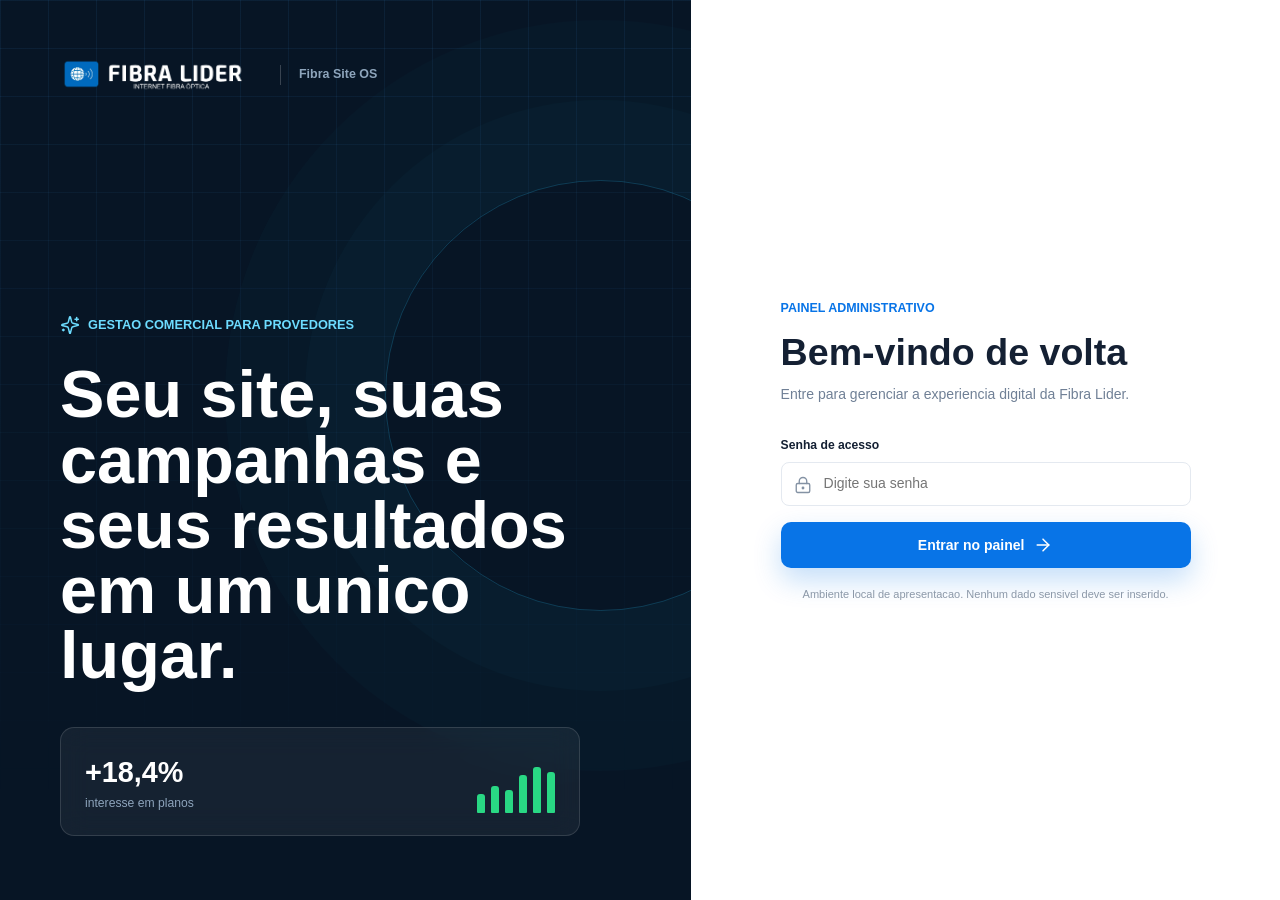
==== app/admin.html @ e3d55b7f "feat: evolui studio visual e cobertura inteligente" ====
<!doctype html>
<html lang="pt-BR">
  <head>
    <meta charset="utf-8">
    <meta name="viewport" content="width=device-width, initial-scale=1">
    <meta name="robots" content="noindex,nofollow">
    <meta name="theme-color" content="#081422">
    <title>Fibra Site OS | Painel</title>
    <link rel="icon" href="./assets/img/fibra-lider-icon.png">
    <link rel="stylesheet" href="./assets/vendor/leaflet.css">
    <link rel="stylesheet" href="./assets/css/styles.css">
    <script defer src="./assets/vendor/lucide.min.js"></script>
    <script defer src="./assets/vendor/leaflet.js"></script>
    <script defer src="./assets/js/data.js"></script>
    <script defer src="./assets/js/admin.js"></script>
  </head>
  <body class="admin-body">
    <div class="admin-login" id="admin-login">
      <div class="login-visual">
        <div class="login-visual__brand">
          <img src="./assets/img/fibra-lider-logo.png" alt="Fibra Lider">
          <span>Fibra Site OS</span>
        </div>
        <div class="login-visual__content">
          <span class="login-kicker"><i data-lucide="sparkles"></i> Gestao comercial para provedores</span>
          <h1>Seu site, suas campanhas e seus resultados em um unico lugar.</h1>
          <div class="login-signal">
            <div><strong>+18,4%</strong><span>interesse em planos</span></div>
            <div class="mini-bars"><i style="--h:36%"></i><i style="--h:52%"></i><i style="--h:44%"></i><i style="--h:73%"></i><i style="--h:88%"></i><i style="--h:79%"></i></div>
          </div>
        </div>
      </div>
      <div class="login-form-wrap">
        <form class="login-form" id="login-form">
          <input type="text" name="username" value="administrador" autocomplete="username" hidden>
          <div class="login-mobile-logo"><img src="./assets/img/fibra-lider-logo-dark.png" alt="Fibra Lider"></div>
          <span class="eyebrow">Painel administrativo</span>
          <h2>Bem-vindo de volta</h2>
          <p>Entre para gerenciar a experiencia digital da Fibra Lider.</p>
          <label class="field">
            <span>Senha de acesso</span>
            <span class="input-with-icon"><i data-lucide="lock-keyhole"></i><input id="login-password" type="password" autocomplete="current-password" placeholder="Digite sua senha" required></span>
          </label>
          <p class="form-error" id="login-error" hidden>Senha incorreta. Verifique e tente novamente.</p>
          <button class="button button--primary button--block" type="submit">Entrar no painel <i data-lucide="arrow-right"></i></button>
          <small>Ambiente local de apresentacao. Nenhum dado sensivel deve ser inserido.</small>
        </form>
      </div>
    </div>

    <div class="admin-app" id="admin-app" hidden>
      <aside class="admin-sidebar" id="admin-sidebar">
        <div class="admin-brand">
          <img src="./assets/img/fibra-lider-icon.png" alt="">
          <div><strong>Fibra Site</strong><span>OS</span></div>
        </div>
        <div class="workspace-switch">
          <span class="workspace-avatar">FL</span>
          <div><strong>Fibra Lider</strong><small>Site publicado</small></div>
          <i data-lucide="chevrons-up-down"></i>
        </div>
        <nav class="admin-nav" id="admin-nav" aria-label="Navegacao do painel">
          <div class="nav-group">
            <span>Visao geral</span>
            <button data-panel="dashboard"><i data-lucide="layout-dashboard"></i><b>Dashboard</b></button>
          </div>
          <div class="nav-group">
            <span>Site</span>
            <button data-panel="builder"><i data-lucide="panels-top-left"></i><b>Construtor</b></button>
            <button data-panel="pages"><i data-lucide="files"></i><b>Paginas</b></button>
            <button data-panel="banners"><i data-lucide="gallery-horizontal-end"></i><b>Banners e slides</b></button>
            <button data-panel="media"><i data-lucide="images"></i><b>Central de midia</b></button>
            <button data-panel="navigation"><i data-lucide="menu"></i><b>Menu e rodape</b></button>
            <button data-panel="appearance"><i data-lucide="palette"></i><b>Identidade visual</b></button>
          </div>
          <div class="nav-group">
            <span>Conteudo</span>
            <button data-panel="plans"><i data-lucide="badge-dollar-sign"></i><b>Planos e combos</b><em id="nav-plan-count">0</em></button>
            <button data-panel="catalog"><i data-lucide="shapes"></i><b>Apps e beneficios</b></button>
            <button data-panel="coverage"><i data-lucide="map-pinned"></i><b>Cobertura</b></button>
            <button data-panel="support"><i data-lucide="life-buoy"></i><b>Atendimento</b></button>
          </div>
          <div class="nav-group">
            <span>Marketing</span>
            <button data-panel="campaigns"><i data-lucide="megaphone"></i><b>Campanhas e cupons</b></button>
            <button data-panel="seo"><i data-lucide="search-check"></i><b>SEO local</b></button>
            <button data-panel="pixels"><i data-lucide="scan-line"></i><b>Pixels e analytics</b></button>
          </div>
          <div class="nav-group">
            <span>Audiencia</span>
            <button data-panel="analytics"><i data-lucide="chart-no-axes-combined"></i><b>Desempenho</b></button>
            <button data-panel="heatmap"><i data-lucide="map"></i><b>Mapa de interesse</b></button>
          </div>
          <div class="nav-group">
            <span>Sistema</span>
            <button data-panel="settings"><i data-lucide="settings-2"></i><b>Configuracoes</b></button>
          </div>
        </nav>
        <div class="sidebar-footer">
          <div class="usage-card">
            <span><i data-lucide="hard-drive"></i> Armazenamento local</span>
            <div><i></i></div>
            <small>Protótipo de apresentação</small>
          </div>
          <button id="logout-button" type="button"><i data-lucide="log-out"></i> Sair</button>
        </div>
      </aside>

      <div class="admin-workspace">
        <header class="admin-topbar">
          <div class="topbar-title">
            <button class="icon-button sidebar-toggle" id="sidebar-toggle" type="button" aria-label="Abrir menu"><i data-lucide="menu"></i></button>
            <div>
              <small>Fibra Lider / <span id="topbar-section">Visao geral</span></small>
              <h1 id="panel-title">Dashboard</h1>
            </div>
          </div>
          <div class="topbar-actions">
            <span class="save-state" id="save-state"><i class="status-dot"></i> Tudo salvo</span>
            <button class="icon-button" id="admin-theme-toggle" type="button" aria-label="Alternar tema" title="Alternar tema"><i data-lucide="moon"></i></button>
            <a class="button button--ghost topbar-preview" href="./index.html" target="_blank" rel="noopener"><i data-lucide="external-link"></i> Ver site</a>
            <button class="button button--primary" id="publish-button" type="button"><i data-lucide="rocket"></i> Publicar</button>
            <button class="admin-user" type="button" aria-label="Conta">
              <span>FL</span>
              <div><strong>Administrador</strong><small>Fibra Lider</small></div>
              <i data-lucide="chevron-down"></i>
            </button>
          </div>
        </header>

        <main class="admin-main" id="admin-panel" tabindex="-1"></main>
      </div>
    </div>

    <div class="admin-modal" id="admin-modal" hidden>
      <div class="admin-modal__backdrop" data-admin-modal-close></div>
      <div class="admin-modal__dialog" role="dialog" aria-modal="true">
        <button class="icon-button admin-modal__close" type="button" data-admin-modal-close aria-label="Fechar"><i data-lucide="x"></i></button>
        <div id="admin-modal-content"></div>
      </div>
    </div>

    <div class="admin-toast" id="admin-toast" role="status" aria-live="polite" hidden></div>
  </body>
</html>
---- app/assets/vendor/leaflet.css ----
/* required styles */

.leaflet-pane,
.leaflet-tile,
.leaflet-marker-icon,
.leaflet-marker-shadow,
.leaflet-tile-container,
.leaflet-pane > svg,
.leaflet-pane > canvas,
.leaflet-zoom-box,
.leaflet-image-layer,
.leaflet-layer {
	position: absolute;
	left: 0;
	top: 0;
	}
.leaflet-container {
	overflow: hidden;
	}
.leaflet-tile,
.leaflet-marker-icon,
.leaflet-marker-shadow {
	-webkit-user-select: none;
	   -moz-user-select: none;
	        user-select: none;
	  -webkit-user-drag: none;
	}
/* Prevents IE11 from highlighting tiles in blue */
.leaflet-tile::selection {
	background: transparent;
}
/* Safari renders non-retina tile on retina better with this, but Chrome is worse */
.leaflet-safari .leaflet-tile {
	image-rendering: -webkit-optimize-contrast;
	}
/* hack that prevents hw layers "stretching" when loading new tiles */
.leaflet-safari .leaflet-tile-container {
	width: 1600px;
	height: 1600px;
	-webkit-transform-origin: 0 0;
	}
.leaflet-marker-icon,
.leaflet-marker-shadow {
	display: block;
	}
/* .leaflet-container svg: reset svg max-width decleration shipped in Joomla! (joomla.org) 3.x */
/* .leaflet-container img: map is broken in FF if you have max-width: 100% on tiles */
.leaflet-container .leaflet-overlay-pane svg {
	max-width: none !important;
	max-height: none !important;
	}
.leaflet-container .leaflet-marker-pane img,
.leaflet-container .leaflet-shadow-pane img,
.leaflet-container .leaflet-tile-pane img,
.leaflet-container img.leaflet-image-layer,
.leaflet-container .leaflet-tile {
	max-width: none !important;
	max-height: none !important;
	width: auto;
	padding: 0;
	}

.leaflet-container img.leaflet-tile {
	/* See: https://bugs.chromium.org/p/chromium/issues/detail?id=600120 */
	mix-blend-mode: plus-lighter;
}

.leaflet-container.leaflet-touch-zoom {
	-ms-touch-action: pan-x pan-y;
	touch-action: pan-x pan-y;
	}
.leaflet-container.leaflet-touch-drag {
	-ms-touch-action: pinch-zoom;
	/* Fallback for FF which doesn't support pinch-zoom */
	touch-action: none;
	touch-action: pinch-zoom;
}
.leaflet-container.leaflet-touch-drag.leaflet-touch-zoom {
	-ms-touch-action: none;
	touch-action: none;
}
.leaflet-container {
	-webkit-tap-highlight-color: transparent;
}
.leaflet-container a {
	-webkit-tap-highlight-color: rgba(51, 181, 229, 0.4);
}
.leaflet-tile {
	filter: inherit;
	visibility: hidden;
	}
.leaflet-tile-loaded {
	visibility: inherit;
	}
.leaflet-zoom-box {
	width: 0;
	height: 0;
	-moz-box-sizing: border-box;
	     box-sizing: border-box;
	z-index: 800;
	}
/* workaround for https://bugzilla.mozilla.org/show_bug.cgi?id=888319 */
.leaflet-overlay-pane svg {
	-moz-user-select: none;
	}

.leaflet-pane         { z-index: 400; }

.leaflet-tile-pane    { z-index: 200; }
.leaflet-overlay-pane { z-index: 400; }
.leaflet-shadow-pane  { z-index: 500; }
.leaflet-marker-pane  { z-index: 600; }
.leaflet-tooltip-pane   { z-index: 650; }
.leaflet-popup-pane   { z-index: 700; }

.leaflet-map-pane canvas { z-index: 100; }
.leaflet-map-pane svg    { z-index: 200; }

.leaflet-vml-shape {
	width: 1px;
	height: 1px;
	}
.lvml {
	behavior: url(#default#VML);
	display: inline-block;
	position: absolute;
	}


/* control positioning */

.leaflet-control {
	position: relative;
	z-index: 800;
	pointer-events: visiblePainted; /* IE 9-10 doesn't have auto */
	pointer-events: auto;
	}
.leaflet-top,
.leaflet-bottom {
	position: absolute;
	z-index: 1000;
	pointer-events: none;
	}
.leaflet-top {
	top: 0;
	}
.leaflet-right {
	right: 0;
	}
.leaflet-bottom {
	bottom: 0;
	}
.leaflet-left {
	left: 0;
	}
.leaflet-control {
	float: left;
	clear: both;
	}
.leaflet-right .leaflet-control {
	float: right;
	}
.leaflet-top .leaflet-control {
	margin-top: 10px;
	}
.leaflet-bottom .leaflet-control {
	margin-bottom: 10px;
	}
.leaflet-left .leaflet-control {
	margin-left: 10px;
	}
.leaflet-right .leaflet-control {
	margin-right: 10px;
	}


/* zoom and fade animations */

.leaflet-fade-anim .leaflet-popup {
	opacity: 0;
	-webkit-transition: opacity 0.2s linear;
	   -moz-transition: opacity 0.2s linear;
	        transition: opacity 0.2s linear;
	}
.leaflet-fade-anim .leaflet-map-pane .leaflet-popup {
	opacity: 1;
	}
.leaflet-zoom-animated {
	-webkit-transform-origin: 0 0;
	    -ms-transform-origin: 0 0;
	        transform-origin: 0 0;
	}
svg.leaflet-zoom-animated {
	will-change: transform;
}

.leaflet-zoom-anim .leaflet-zoom-animated {
	-webkit-transition: -webkit-transform 0.25s cubic-bezier(0,0,0.25,1);
	   -moz-transition:    -moz-transform 0.25s cubic-bezier(0,0,0.25,1);
	        transition:         transform 0.25s cubic-bezier(0,0,0.25,1);
	}
.leaflet-zoom-anim .leaflet-tile,
.leaflet-pan-anim .leaflet-tile {
	-webkit-transition: none;
	   -moz-transition: none;
	        transition: none;
	}

.leaflet-zoom-anim .leaflet-zoom-hide {
	visibility: hidden;
	}


/* cursors */

.leaflet-interactive {
	cursor: pointer;
	}
.leaflet-grab {
	cursor: -webkit-grab;
	cursor:    -moz-grab;
	cursor:         grab;
	}
.leaflet-crosshair,
.leaflet-crosshair .leaflet-interactive {
	cursor: crosshair;
	}
.leaflet-popup-pane,
.leaflet-control {
	cursor: auto;
	}
.leaflet-dragging .leaflet-grab,
.leaflet-dragging .leaflet-grab .leaflet-interactive,
.leaflet-dragging .leaflet-marker-draggable {
	cursor: move;
	cursor: -webkit-grabbing;
	cursor:    -moz-grabbing;
	cursor:         grabbing;
	}

/* marker & overlays interactivity */
.leaflet-marker-icon,
.leaflet-marker-shadow,
.leaflet-image-layer,
.leaflet-pane > svg path,
.leaflet-tile-container {
	pointer-events: none;
	}

.leaflet-marker-icon.leaflet-interactive,
.leaflet-image-layer.leaflet-interactive,
.leaflet-pane > svg path.leaflet-interactive,
svg.leaflet-image-layer.leaflet-interactive path {
	pointer-events: visiblePainted; /* IE 9-10 doesn't have auto */
	pointer-events: auto;
	}

/* visual tweaks */

.leaflet-container {
	background: #ddd;
	outline-offset: 1px;
	}
.leaflet-container a {
	color: #0078A8;
	}
.leaflet-zoom-box {
	border: 2px dotted #38f;
	background: rgba(255,255,255,0.5);
	}


/* general typography */
.leaflet-container {
	font-family: "Helvetica Neue", Arial, Helvetica, sans-serif;
	font-size: 12px;
	font-size: 0.75rem;
	line-height: 1.5;
	}


/* general toolbar styles */

.leaflet-bar {
	box-shadow: 0 1px 5px rgba(0,0,0,0.65);
	border-radius: 4px;
	}
.leaflet-bar a {
	background-color: #fff;
	border-bottom: 1px solid #ccc;
	width: 26px;
	height: 26px;
	line-height: 26px;
	display: block;
	text-align: center;
	text-decoration: none;
	color: black;
	}
.leaflet-bar a,
.leaflet-control-layers-toggle {
	background-position: 50% 50%;
	background-repeat: no-repeat;
	display: block;
	}
.leaflet-bar a:hover,
.leaflet-bar a:focus {
	background-color: #f4f4f4;
	}
.leaflet-bar a:first-child {
	border-top-left-radius: 4px;
	border-top-right-radius: 4px;
	}
.leaflet-bar a:last-child {
	border-bottom-left-radius: 4px;
	border-bottom-right-radius: 4px;
	border-bottom: none;
	}
.leaflet-bar a.leaflet-disabled {
	cursor: default;
	background-color: #f4f4f4;
	color: #bbb;
	}

.leaflet-touch .leaflet-bar a {
	width: 30px;
	height: 30px;
	line-height: 30px;
	}
.leaflet-touch .leaflet-bar a:first-child {
	border-top-left-radius: 2px;
	border-top-right-radius: 2px;
	}
.leaflet-touch .leaflet-bar a:last-child {
	border-bottom-left-radius: 2px;
	border-bottom-right-radius: 2px;
	}

/* zoom control */

.leaflet-control-zoom-in,
.leaflet-control-zoom-out {
	font: bold 18px 'Lucida Console', Monaco, monospace;
	text-indent: 1px;
	}

.leaflet-touch .leaflet-control-zoom-in, .leaflet-touch .leaflet-control-zoom-out  {
	font-size: 22px;
	}


/* layers control */

.leaflet-control-layers {
	box-shadow: 0 1px 5px rgba(0,0,0,0.4);
	background: #fff;
	border-radius: 5px;
	}
.leaflet-control-layers-toggle {
	background-image: url(images/layers.png);
	width: 36px;
	height: 36px;
	}
.leaflet-retina .leaflet-control-layers-toggle {
	background-image: url(images/layers-2x.png);
	background-size: 26px 26px;
	}
.leaflet-touch .leaflet-control-layers-toggle {
	width: 44px;
	height: 44px;
	}
.leaflet-control-layers .leaflet-control-layers-list,
.leaflet-control-layers-expanded .leaflet-control-layers-toggle {
	display: none;
	}
.leaflet-control-layers-expanded .leaflet-control-layers-list {
	display: block;
	position: relative;
	}
.leaflet-control-layers-expanded {
	padding: 6px 10px 6px 6px;
	color: #333;
	background: #fff;
	}
.leaflet-control-layers-scrollbar {
	overflow-y: scroll;
	overflow-x: hidden;
	padding-right: 5px;
	}
.leaflet-control-layers-selector {
	margin-top: 2px;
	position: relative;
	top: 1px;
	}
.leaflet-control-layers label {
	display: block;
	font-size: 13px;
	font-size: 1.08333em;
	}
.leaflet-control-layers-separator {
	height: 0;
	border-top: 1px solid #ddd;
	margin: 5px -10px 5px -6px;
	}

/* Default icon URLs */
.leaflet-default-icon-path { /* used only in path-guessing heuristic, see L.Icon.Default */
	background-image: url(images/marker-icon.png);
	}


/* attribution and scale controls */

.leaflet-container .leaflet-control-attribution {
	background: #fff;
	background: rgba(255, 255, 255, 0.8);
	margin: 0;
	}
.leaflet-control-attribution,
.leaflet-control-scale-line {
	padding: 0 5px;
	color: #333;
	line-height: 1.4;
	}
.leaflet-control-attribution a {
	text-decoration: none;
	}
.leaflet-control-attribution a:hover,
.leaflet-control-attribution a:focus {
	text-decoration: underline;
	}
.leaflet-attribution-flag {
	display: inline !important;
	vertical-align: baseline !important;
	width: 1em;
	height: 0.6669em;
	}
.leaflet-left .leaflet-control-scale {
	margin-left: 5px;
	}
.leaflet-bottom .leaflet-control-scale {
	margin-bottom: 5px;
	}
.leaflet-control-scale-line {
	border: 2px solid #777;
	border-top: none;
	line-height: 1.1;
	padding: 2px 5px 1px;
	white-space: nowrap;
	-moz-box-sizing: border-box;
	     box-sizing: border-box;
	background: rgba(255, 255, 255, 0.8);
	text-shadow: 1px 1px #fff;
	}
.leaflet-control-scale-line:not(:first-child) {
	border-top: 2px solid #777;
	border-bottom: none;
	margin-top: -2px;
	}
.leaflet-control-scale-line:not(:first-child):not(:last-child) {
	border-bottom: 2px solid #777;
	}

.leaflet-touch .leaflet-control-attribution,
.leaflet-touch .leaflet-control-layers,
.leaflet-touch .leaflet-bar {
	box-shadow: none;
	}
.leaflet-touch .leaflet-control-layers,
.leaflet-touch .leaflet-bar {
	border: 2px solid rgba(0,0,0,0.2);
	background-clip: padding-box;
	}


/* popup */

.leaflet-popup {
	position: absolute;
	text-align: center;
	margin-bottom: 20px;
	}
.leaflet-popup-content-wrapper {
	padding: 1px;
	text-align: left;
	border-radius: 12px;
	}
.leaflet-popup-content {
	margin: 13px 24px 13px 20px;
	line-height: 1.3;
	font-size: 13px;
	font-size: 1.08333em;
	min-height: 1px;
	}
.leaflet-popup-content p {
	margin: 17px 0;
	margin: 1.3em 0;
	}
.leaflet-popup-tip-container {
	width: 40px;
	height: 20px;
	position: absolute;
	left: 50%;
	margin-top: -1px;
	margin-left: -20px;
	overflow: hidden;
	pointer-events: none;
	}
.leaflet-popup-tip {
	width: 17px;
	height: 17px;
	padding: 1px;

	margin: -10px auto 0;
	pointer-events: auto;

	-webkit-transform: rotate(45deg);
	   -moz-transform: rotate(45deg);
	    -ms-transform: rotate(45deg);
	        transform: rotate(45deg);
	}
.leaflet-popup-content-wrapper,
.leaflet-popup-tip {
	background: white;
	color: #333;
	box-shadow: 0 3px 14px rgba(0,0,0,0.4);
	}
.leaflet-container a.leaflet-popup-close-button {
	position: absolute;
	top: 0;
	right: 0;
	border: none;
	text-align: center;
	width: 24px;
	height: 24px;
	font: 16px/24px Tahoma, Verdana, sans-serif;
	color: #757575;
	text-decoration: none;
	background: transparent;
	}
.leaflet-container a.leaflet-popup-close-button:hover,
.leaflet-container a.leaflet-popup-close-button:focus {
	color: #585858;
	}
.leaflet-popup-scrolled {
	overflow: auto;
	}

.leaflet-oldie .leaflet-popup-content-wrapper {
	-ms-zoom: 1;
	}
.leaflet-oldie .leaflet-popup-tip {
	width: 24px;
	margin: 0 auto;

	-ms-filter: "progid:DXImageTransform.Microsoft.Matrix(M11=0.70710678, M12=0.70710678, M21=-0.70710678, M22=0.70710678)";
	filter: progid:DXImageTransform.Microsoft.Matrix(M11=0.70710678, M12=0.70710678, M21=-0.70710678, M22=0.70710678);
	}

.leaflet-oldie .leaflet-control-zoom,
.leaflet-oldie .leaflet-control-layers,
.leaflet-oldie .leaflet-popup-content-wrapper,
.leaflet-oldie .leaflet-popup-tip {
	border: 1px solid #999;
	}


/* div icon */

.leaflet-div-icon {
	background: #fff;
	border: 1px solid #666;
	}


/* Tooltip */
/* Base styles for the element that has a tooltip */
.leaflet-tooltip {
	position: absolute;
	padding: 6px;
	background-color: #fff;
	border: 1px solid #fff;
	border-radius: 3px;
	color: #222;
	white-space: nowrap;
	-webkit-user-select: none;
	-moz-user-select: none;
	-ms-user-select: none;
	user-select: none;
	pointer-events: none;
	box-shadow: 0 1px 3px rgba(0,0,0,0.4);
	}
.leaflet-tooltip.leaflet-interactive {
	cursor: pointer;
	pointer-events: auto;
	}
.leaflet-tooltip-top:before,
.leaflet-tooltip-bottom:before,
.leaflet-tooltip-left:before,
.leaflet-tooltip-right:before {
	position: absolute;
	pointer-events: none;
	border: 6px solid transparent;
	background: transparent;
	content: "";
	}

/* Directions */

.leaflet-tooltip-bottom {
	margin-top: 6px;
}
.leaflet-tooltip-top {
	margin-top: -6px;
}
.leaflet-tooltip-bottom:before,
.leaflet-tooltip-top:before {
	left: 50%;
	margin-left: -6px;
	}
.leaflet-tooltip-top:before {
	bottom: 0;
	margin-bottom: -12px;
	border-top-color: #fff;
	}
.leaflet-tooltip-bottom:before {
	top: 0;
	margin-top: -12px;
	margin-left: -6px;
	border-bottom-color: #fff;
	}
.leaflet-tooltip-left {
	margin-left: -6px;
}
.leaflet-tooltip-right {
	margin-left: 6px;
}
.leaflet-tooltip-left:before,
.leaflet-tooltip-right:before {
	top: 50%;
	margin-top: -6px;
	}
.leaflet-tooltip-left:before {
	right: 0;
	margin-right: -12px;
	border-left-color: #fff;
	}
.leaflet-tooltip-right:before {
	left: 0;
	margin-left: -12px;
	border-right-color: #fff;
	}

/* Printing */

@media print {
	/* Prevent printers from removing background-images of controls. */
	.leaflet-control {
		-webkit-print-color-adjust: exact;
		print-color-adjust: exact;
		}
	}
---- app/assets/css/styles.css ----
:root {
  color-scheme: light;
  --brand: #0874e7;
  --brand-rgb: 8, 116, 231;
  --brand-dark: #063f83;
  --accent: #29d884;
  --ink: #0a1628;
  --ink-2: #17263a;
  --muted: #64748b;
  --surface: #f4f7fb;
  --panel: #ffffff;
  --line: rgba(10, 22, 40, 0.12);
  --line-strong: rgba(10, 22, 40, 0.2);
  --soft-blue: #eaf4ff;
  --soft-green: #e8fbf2;
  --warning: #ffb547;
  --danger: #e5484d;
  --radius: 16px;
  --radius-sm: 8px;
  --radius-lg: 24px;
  --shadow-sm: 0 8px 24px rgba(10, 22, 40, 0.08);
  --shadow-md: 0 20px 55px rgba(10, 22, 40, 0.12);
  --shadow-lg: 0 30px 90px rgba(4, 14, 28, 0.24);
  --shell: min(1180px, calc(100% - 48px));
  --header-height: 78px;
}

/* Regional maps, inner pages and extended admin modules */
.real-map,
.coverage-map .leaflet-container {
  width: 100%;
  height: 100%;
  min-height: 510px;
  background: #dce7ef;
}

.coverage-map .map-legend {
  z-index: 500;
  padding: 8px 11px;
  border: 1px solid rgba(255, 255, 255, 0.16);
  border-radius: 7px;
  background: rgba(5, 18, 32, 0.84);
  color: #dceeff;
  backdrop-filter: blur(12px);
}

.coverage-map .leaflet-control-zoom a,
.admin-map .leaflet-control-zoom a {
  border-color: rgba(10, 22, 40, 0.12);
  color: #102238;
}

.coverage-map .leaflet-control-attribution,
.admin-map .leaflet-control-attribution {
  font-size: 0.58rem;
}

.coverage-tooltip {
  padding: 9px 11px;
  border: 0;
  border-radius: 7px;
  background: #071525;
  color: #fff;
  box-shadow: 0 12px 30px rgba(4, 15, 28, 0.24);
}

.coverage-tooltip::before {
  border-top-color: #071525 !important;
}

.coverage-tooltip strong,
.coverage-tooltip span,
.coverage-tooltip small {
  display: block;
  line-height: 1.35;
}

.region-map-label {
  padding: 5px 7px;
  border: 0;
  border-radius: 5px;
  background: rgba(7, 21, 37, 0.9);
  color: #fff;
  font-size: 0.65rem;
  font-weight: 800;
  box-shadow: 0 5px 16px rgba(4, 15, 28, 0.2);
}

.region-map-label::before {
  border-top-color: rgba(7, 21, 37, 0.9) !important;
}

.coverage-tooltip span,
.coverage-tooltip small {
  color: #9eb4c9;
  font-size: 0.68rem;
}

.map-fallback {
  display: grid;
  min-height: 510px;
  align-content: center;
  gap: 9px;
  padding: 36px;
  background: #0a1a2c;
}

.map-fallback button {
  display: flex;
  align-items: center;
  justify-content: space-between;
  gap: 20px;
  padding: 13px 15px;
  border: 1px solid rgba(255, 255, 255, 0.11);
  border-radius: 8px;
  background: rgba(255, 255, 255, 0.06);
  color: #fff;
}

.map-fallback span {
  color: #9eb4c9;
  font-size: 0.75rem;
}

:root[data-theme="dark"] .public-site {
  background: #07111e;
}

:root[data-theme="dark"] .public-site .site-header {
  border-color: rgba(210, 229, 248, 0.1);
  background: rgba(7, 17, 30, 0.92);
}

:root[data-theme="dark"] .public-site .proof-band,
:root[data-theme="dark"] .public-site .benefits-section,
:root[data-theme="dark"] .public-site .business-section,
:root[data-theme="dark"] .public-site .testimonials-section,
:root[data-theme="dark"] .public-site .faq-section {
  background: #0b1726;
}

:root[data-theme="dark"] .public-site .plans-section,
:root[data-theme="dark"] .public-site .coverage-section,
:root[data-theme="dark"] .public-site .inner-content-section {
  background: #07111e;
}

:root[data-theme="dark"] .public-site .filter-tab,
:root[data-theme="dark"] .public-site .plan-card,
:root[data-theme="dark"] .public-site .testimonial,
:root[data-theme="dark"] .public-site .document-copy,
:root[data-theme="dark"] .public-site .document-callout,
:root[data-theme="dark"] .public-site .document-download {
  border-color: rgba(205, 226, 247, 0.12);
  background: #101e2f;
  box-shadow: 0 18px 45px rgba(0, 0, 0, 0.2);
}

:root[data-theme="dark"] .public-site .filter-tab.is-active {
  background: var(--brand);
}

:root[data-theme="dark"] .public-site .plan-card__top em {
  color: #70e7ad;
}

:root[data-theme="dark"] .public-site .button--dark {
  border: 1px solid rgba(255, 255, 255, 0.18);
  background: #eaf5ff;
  color: #071525;
}

:root[data-theme="dark"] .public-site .coverage-map,
:root[data-admin-theme="dark"] .admin-map {
  border-color: rgba(129, 193, 255, 0.16);
}

:root[data-theme="dark"] .public-site .leaflet-tile-pane,
:root[data-admin-theme="dark"] .admin-map .leaflet-tile-pane {
  filter: brightness(0.72) contrast(1.18) saturate(0.72) hue-rotate(174deg) invert(0.88);
}

:root[data-theme="dark"] .public-site .leaflet-control-attribution,
:root[data-admin-theme="dark"] .admin-map .leaflet-control-attribution {
  background: rgba(7, 17, 30, 0.8);
  color: #a7bbcf;
}

:root[data-theme="dark"] .public-site .leaflet-control-attribution a,
:root[data-admin-theme="dark"] .admin-map .leaflet-control-attribution a {
  color: #7ac7ff;
}

.app-pill__logo {
  overflow: hidden;
}

.app-pill__logo img,
.catalog-logo img,
.app-logo-preview img {
  width: 100%;
  height: 100%;
  object-fit: contain;
}

.catalog-logo {
  overflow: hidden;
  padding: 5px;
}

.admin-map-shell {
  position: relative;
  overflow: hidden;
  border-radius: 8px;
}

.admin-map-shell .map-scale {
  z-index: 500;
  padding: 8px 10px;
  border: 1px solid rgba(255, 255, 255, 0.12);
  border-radius: 7px;
  background: rgba(5, 17, 30, 0.84);
  color: #c4d5e6;
  backdrop-filter: blur(10px);
}

.signal-grid {
  display: grid;
  grid-template-columns: repeat(4, minmax(0, 1fr));
  gap: 14px;
  margin-bottom: 15px;
}

.signal-grid article {
  display: grid;
  min-width: 0;
  grid-template-columns: 39px 1fr;
  gap: 11px;
  align-items: center;
  padding: 14px;
  border: 1px solid var(--admin-line);
  border-radius: 9px;
  background: var(--admin-panel);
}

.signal-grid article > span {
  display: grid;
  width: 38px;
  height: 38px;
  place-items: center;
  border-radius: 8px;
}

.signal-icon--green { background: #e8fbf2; color: #128253; }
.signal-icon--blue { background: #e9f4ff; color: #0874e7; }
.signal-icon--violet { background: #f0edff; color: #6259e8; }
.signal-icon--orange { background: #fff3df; color: #ca7710; }

:root[data-admin-theme="dark"] .signal-icon--green { background: #102d27; color: #58d79a; }
:root[data-admin-theme="dark"] .signal-icon--blue { background: #102b46; color: #59b1ff; }
:root[data-admin-theme="dark"] .signal-icon--violet { background: #252342; color: #a49dff; }
:root[data-admin-theme="dark"] .signal-icon--orange { background: #302719; color: #ffc267; }

.signal-grid small,
.signal-grid strong,
.signal-grid p {
  display: block;
  margin: 0;
}

.signal-grid small {
  color: var(--admin-muted);
  font-size: 0.56rem;
  font-weight: 700;
}

.signal-grid strong {
  margin-top: 2px;
  font-size: 1rem;
}

.signal-grid p {
  overflow: hidden;
  color: var(--admin-muted);
  font-size: 0.55rem;
  text-overflow: ellipsis;
  white-space: nowrap;
}

.page-library {
  padding: 0;
  overflow: hidden;
}

.page-library > .card-heading {
  padding: 18px;
  border-bottom: 1px solid var(--admin-line);
}

.page-list {
  display: grid;
}

.page-row {
  display: grid;
  grid-template-columns: 44px minmax(220px, 1fr) auto;
  align-items: center;
  gap: 13px;
  padding: 15px 18px;
  border-bottom: 1px solid var(--admin-line);
}

.page-row:last-child {
  border-bottom: 0;
}

.page-row__icon {
  display: grid;
  width: 42px;
  height: 42px;
  place-items: center;
  border-radius: 8px;
  background: #e9f4ff;
  color: var(--brand);
}

:root[data-admin-theme="dark"] .page-row__icon {
  background: #102b46;
}

.page-row__main > div {
  display: flex;
  align-items: center;
  gap: 9px;
}

.page-row__main strong,
.page-row__main p,
.page-row__main small {
  display: block;
  margin: 0;
}

.page-row__main p {
  color: var(--brand);
  font-size: 0.65rem;
}

.page-row__main small {
  color: var(--admin-muted);
  font-size: 0.58rem;
}

.page-block-palette {
  margin: 8px;
  padding: 12px;
  border: 1px solid var(--admin-line);
  border-radius: 8px;
  background: var(--admin-panel-2);
}

.page-block-palette > span {
  display: block;
  margin-bottom: 9px;
  color: var(--admin-muted);
  font-size: 0.56rem;
  font-weight: 750;
  text-transform: uppercase;
}

.page-block-palette > div {
  display: grid;
  grid-template-columns: repeat(5, 1fr);
  gap: 5px;
}

.page-block-palette button {
  display: grid;
  height: 32px;
  place-items: center;
  border: 1px solid var(--admin-line);
  border-radius: 6px;
  background: var(--admin-panel);
  color: var(--admin-muted);
}

.page-block-palette button:hover {
  border-color: var(--brand);
  color: var(--brand);
}

.category-manager {
  display: grid;
  grid-template-columns: minmax(300px, 0.8fr) minmax(360px, 1.2fr);
  gap: 20px;
}

.category-form {
  align-content: start;
  padding: 17px;
  border: 1px solid var(--admin-line);
  border-radius: 9px;
  background: var(--admin-panel-2);
}

.category-list {
  display: grid;
  gap: 8px;
  align-content: start;
}

.category-list article {
  display: grid;
  grid-template-columns: 38px 1fr 32px 32px;
  align-items: center;
  gap: 9px;
  padding: 10px;
  border: 1px solid var(--admin-line);
  border-radius: 8px;
}

.category-list article > span,
.app-logo-preview {
  display: grid;
  width: 38px;
  height: 38px;
  overflow: hidden;
  place-items: center;
  border-radius: 8px;
  background: #e9f4ff;
  color: var(--brand);
}

.category-list strong,
.category-list p,
.category-list small {
  display: block;
  margin: 0;
}

.category-list p,
.category-list small {
  color: var(--admin-muted);
  font-size: 0.58rem;
}

.app-upload-layout {
  display: grid;
  grid-template-columns: 94px 1fr;
  align-items: stretch;
  gap: 12px;
}

.app-logo-preview {
  width: 94px;
  height: 94px;
  padding: 9px;
  font-weight: 850;
}

.inner-page-header {
  position: relative;
}

.inner-page-hero {
  position: relative;
  display: flex;
  min-height: 470px;
  align-items: end;
  padding: 72px 0 82px;
  background: #071525 url("../img/banner-business-fiber.jpg") center / cover no-repeat;
  color: #fff;
}

.inner-page-hero::before {
  position: absolute;
  inset: 0;
  background: rgba(3, 14, 27, 0.72);
  content: "";
}

.inner-page-hero > .shell {
  position: relative;
  max-width: 900px;
  margin-left: max(24px, calc((100vw - 1180px) / 2));
}

.inner-page-hero a {
  display: inline-flex;
  align-items: center;
  gap: 7px;
  margin-bottom: 46px;
  color: #b8cee2;
  font-size: 0.82rem;
  font-weight: 750;
}

.inner-page-hero .eyebrow {
  display: flex;
  width: fit-content;
}

.inner-page-hero h1 {
  max-width: 760px;
  margin: 13px 0 18px;
  font-size: clamp(2.8rem, 6vw, 5.7rem);
  line-height: 0.98;
}

.inner-page-hero p {
  max-width: 680px;
  margin: 0;
  color: #c1d3e4;
  font-size: 1.08rem;
}

.inner-content-section {
  padding: 72px 0;
  background: var(--panel);
}

.inner-content-section--compact {
  padding-top: 0;
}

.document-copy {
  max-width: 860px;
  padding: 38px;
  border: 1px solid var(--line);
  border-radius: var(--radius);
  background: var(--panel);
  box-shadow: var(--shadow-sm);
}

.document-copy h2,
.document-callout h2,
.document-download h2 {
  margin: 0 0 13px;
  font-size: 1.55rem;
}

.document-copy p,
.document-callout p,
.document-download p {
  margin: 0 0 14px;
  color: var(--muted);
}

.document-callout,
.document-download {
  display: grid;
  max-width: 860px;
  grid-template-columns: 48px 1fr auto;
  align-items: center;
  gap: 18px;
  margin-inline: auto;
  padding: 24px;
  border: 1px solid var(--line);
  border-radius: var(--radius);
  background: var(--soft-blue);
}

.document-callout {
  grid-template-columns: 48px 1fr;
  background: var(--soft-green);
}

.document-callout > span,
.document-download > span {
  display: grid;
  width: 46px;
  height: 46px;
  place-items: center;
  border-radius: 10px;
  background: var(--panel);
  color: var(--brand);
}

.document-callout p,
.document-download p {
  margin-bottom: 0;
}

.page-image-block {
  display: grid;
  grid-template-columns: 1fr 1fr;
  gap: 48px;
  align-items: center;
}

.page-image-block img {
  width: 100%;
  max-height: 520px;
  border-radius: var(--radius);
  object-fit: cover;
}

.page-cta {
  padding: 60px 0;
  background: var(--brand);
  color: #fff;
}

.page-cta > .shell {
  display: flex;
  align-items: center;
  justify-content: space-between;
  gap: 36px;
}

.page-cta h2,
.page-cta p {
  margin: 0;
}

.page-cta h2 {
  font-size: clamp(2rem, 4vw, 3.5rem);
}

.page-cta p {
  margin-top: 8px;
  color: rgba(255, 255, 255, 0.78);
}

.page-not-found {
  display: grid;
  min-height: 65vh;
  place-items: center;
  text-align: center;
}

.page-not-found span {
  color: var(--brand);
  font-size: 1rem;
  font-weight: 850;
}

.page-not-found h1 {
  margin: 8px 0;
  font-size: clamp(2.3rem, 5vw, 4.8rem);
}

@media (max-width: 1040px) {
  .signal-grid {
    grid-template-columns: repeat(2, minmax(0, 1fr));
  }

  .category-manager {
    grid-template-columns: 1fr;
  }
}

@media (max-width: 780px) {
  .page-row {
    grid-template-columns: 42px 1fr;
  }

  .page-row > .row-actions {
    grid-column: 1 / -1;
    justify-content: flex-end;
  }

  .document-download,
  .page-image-block {
    grid-template-columns: 1fr;
  }

  .document-download .button {
    justify-self: start;
  }

  .page-cta > .shell {
    align-items: flex-start;
    flex-direction: column;
  }
}

@media (max-width: 560px) {
  .signal-grid {
    grid-template-columns: 1fr;
  }

  .real-map,
  .coverage-map .leaflet-container,
  .map-fallback {
    min-height: 410px;
  }

  .app-upload-layout {
    grid-template-columns: 1fr;
  }

  .inner-page-hero {
    min-height: 430px;
    padding: 54px 0 60px;
  }

  .inner-page-hero > .shell {
    margin-inline: 24px;
  }

  .inner-page-hero h1 {
    font-size: 2.7rem;
  }

  .document-copy {
    padding: 25px;
  }

  .document-callout,
  .document-download {
    grid-template-columns: 1fr;
  }
}

:root[data-theme="dark"] {
  color-scheme: dark;
  --ink: #edf6ff;
  --ink-2: #d8e7f6;
  --muted: #96a9bd;
  --surface: #07111e;
  --panel: #0d1a2a;
  --line: rgba(206, 227, 247, 0.12);
  --line-strong: rgba(206, 227, 247, 0.2);
  --soft-blue: #0b2541;
  --soft-green: #0b2a24;
  --shadow-sm: 0 8px 24px rgba(0, 0, 0, 0.2);
  --shadow-md: 0 20px 55px rgba(0, 0, 0, 0.28);
}

* {
  box-sizing: border-box;
}

html {
  scroll-behavior: smooth;
  scroll-padding-top: 110px;
}

body {
  margin: 0;
  min-width: 320px;
  background: var(--surface);
  color: var(--ink);
  font-family: Inter, "Segoe UI", Arial, sans-serif;
  font-size: 16px;
  line-height: 1.55;
  letter-spacing: 0;
  -webkit-font-smoothing: antialiased;
}

body.modal-open {
  overflow: hidden;
}

button,
input,
select,
textarea {
  font: inherit;
  letter-spacing: 0;
}

button,
a {
  -webkit-tap-highlight-color: transparent;
}

button {
  cursor: pointer;
}

a {
  color: inherit;
  text-decoration: none;
}

img {
  display: block;
  max-width: 100%;
}

svg {
  width: 20px;
  height: 20px;
  flex: 0 0 auto;
}

[hidden] {
  display: none !important;
}

::selection {
  background: rgba(var(--brand-rgb), 0.24);
}

:focus-visible {
  outline: 3px solid rgba(var(--brand-rgb), 0.34);
  outline-offset: 3px;
}

.shell {
  width: var(--shell);
  margin-inline: auto;
}

.skip-link {
  position: fixed;
  z-index: 9999;
  top: 12px;
  left: 12px;
  padding: 10px 14px;
  border-radius: var(--radius-sm);
  background: var(--ink);
  color: var(--panel);
  transform: translateY(-160%);
}

.skip-link:focus {
  transform: translateY(0);
}

.button {
  display: inline-flex;
  min-height: 46px;
  align-items: center;
  justify-content: center;
  gap: 9px;
  padding: 0 20px;
  border: 1px solid transparent;
  border-radius: 10px;
  font-weight: 750;
  line-height: 1;
  transition: transform 180ms ease, background 180ms ease, border-color 180ms ease, box-shadow 180ms ease;
}

.button:hover {
  transform: translateY(-2px);
}

.button--large {
  min-height: 54px;
  padding-inline: 24px;
}

.button--block {
  width: 100%;
}

.button--primary {
  background: var(--brand);
  color: #fff;
  box-shadow: 0 12px 28px rgba(var(--brand-rgb), 0.24);
}

.button--primary:hover {
  background: #0064cf;
  box-shadow: 0 15px 35px rgba(var(--brand-rgb), 0.32);
}

.button--dark {
  background: #071525;
  color: #fff;
}

.button--light {
  background: #fff;
  color: #09172a;
}

.button--outline {
  border-color: var(--line-strong);
  background: transparent;
  color: var(--ink);
}

.button--outline:hover {
  border-color: var(--brand);
  color: var(--brand);
}

.button--outline-light {
  border-color: rgba(255, 255, 255, 0.55);
  background: transparent;
  color: #fff;
}

.button--glass {
  border-color: rgba(255, 255, 255, 0.42);
  background: rgba(4, 18, 34, 0.26);
  color: #fff;
  backdrop-filter: blur(12px);
}

.button--ghost {
  background: transparent;
  color: var(--ink);
  border-color: var(--line);
}

.text-button {
  display: inline-flex;
  align-items: center;
  gap: 8px;
  padding: 0;
  border: 0;
  background: transparent;
  color: var(--brand);
  font-weight: 760;
}

.icon-button {
  display: inline-grid;
  width: 42px;
  height: 42px;
  flex: 0 0 42px;
  place-items: center;
  padding: 0;
  border: 1px solid var(--line);
  border-radius: 10px;
  background: var(--panel);
  color: var(--ink);
  transition: background 180ms ease, color 180ms ease, border-color 180ms ease, transform 180ms ease;
}

.icon-button:hover {
  border-color: var(--brand);
  color: var(--brand);
  transform: translateY(-1px);
}

.icon-button--glass {
  border-color: rgba(255, 255, 255, 0.25);
  background: rgba(7, 21, 37, 0.38);
  color: #fff;
  backdrop-filter: blur(12px);
}

.eyebrow {
  display: inline-flex;
  align-items: center;
  gap: 8px;
  margin-bottom: 14px;
  color: var(--brand);
  font-size: 0.78rem;
  font-weight: 800;
  text-transform: uppercase;
}

.eyebrow--light {
  color: #74d7ff;
}

.section {
  padding-block: 104px;
}

.section-heading {
  margin-bottom: 42px;
}

.section-heading h2,
.benefits-copy h2,
.business-copy h2,
.coverage-copy h2,
.faq-heading h2,
.final-cta h2 {
  max-width: 720px;
  margin: 0;
  font-size: clamp(2.1rem, 4vw, 4rem);
  line-height: 1.03;
  font-weight: 790;
}

.section-heading--split {
  display: grid;
  grid-template-columns: minmax(0, 1.3fr) minmax(280px, 0.7fr);
  align-items: end;
  gap: 72px;
}

.section-heading--split > p {
  margin: 0 0 5px;
  color: var(--muted);
  font-size: 1.06rem;
}

.section-heading--center {
  max-width: 760px;
  margin-inline: auto;
  text-align: center;
}

.section-heading--light h2,
.section-heading--light p {
  color: #fff;
}

/* Public header */
.site-header {
  position: sticky;
  z-index: 900;
  top: 0;
  border-bottom: 1px solid var(--line);
  background: color-mix(in srgb, var(--panel) 93%, transparent);
  backdrop-filter: blur(18px);
}

.service-strip {
  min-height: 34px;
  background: #071525;
  color: #dbeafe;
  font-size: 0.77rem;
}

.service-strip__inner {
  display: flex;
  min-height: 34px;
  align-items: center;
  justify-content: space-between;
  gap: 20px;
}

.service-strip p,
.service-strip a {
  display: inline-flex;
  align-items: center;
  gap: 6px;
  margin: 0;
}

.service-strip svg {
  width: 14px;
  height: 14px;
}

.service-strip__links {
  display: flex;
  gap: 22px;
}

.nav-shell {
  display: flex;
  min-height: var(--header-height);
  align-items: center;
  justify-content: space-between;
  gap: 24px;
}

.site-logo {
  width: 194px;
  flex: 0 0 194px;
}

.site-logo img {
  width: 100%;
  max-height: 51px;
  object-fit: contain;
  object-position: left center;
}

.site-nav {
  display: flex;
  align-items: center;
  justify-content: center;
  gap: 27px;
}

.site-nav a {
  position: relative;
  color: var(--ink-2);
  font-size: 0.9rem;
  font-weight: 680;
}

.site-nav a::after {
  position: absolute;
  right: 0;
  bottom: -9px;
  left: 0;
  height: 2px;
  border-radius: 2px;
  background: var(--brand);
  content: "";
  transform: scaleX(0);
  transition: transform 180ms ease;
}

.site-nav a:hover::after {
  transform: scaleX(1);
}

.header-actions {
  display: flex;
  align-items: center;
  gap: 10px;
}

.header-cta {
  min-height: 44px;
  padding-inline: 17px;
  font-size: 0.88rem;
}

.mobile-menu-toggle {
  display: none;
}

/* Hero slider */
.hero-slider {
  position: relative;
  height: min(720px, calc(100svh - 112px));
  min-height: 610px;
  overflow: hidden;
  background: #071525;
  color: #fff;
}

#hero-slides,
.hero-slide {
  position: absolute;
  inset: 0;
}

.hero-slide {
  visibility: hidden;
  opacity: 0;
  transition: opacity 650ms ease, visibility 650ms ease;
}

.hero-slide.is-active {
  visibility: visible;
  opacity: 1;
}

.hero-slide__image,
.hero-slide__shade {
  position: absolute;
  inset: 0;
  width: 100%;
  height: 100%;
}

.hero-slide__image {
  object-fit: cover;
  transform: scale(1.025);
  transition: transform 7s ease;
}

.hero-slide.is-active .hero-slide__image {
  transform: scale(1);
}

.hero-slide__image--left {
  object-position: left center;
}

.hero-slide__image--center {
  object-position: center;
}

.hero-slide__image--right {
  object-position: right center;
}

.hero-slide__shade {
  background:
    linear-gradient(90deg, rgba(2, 13, 27, var(--hero-overlay)) 0%, rgba(3, 16, 34, 0.72) 42%, rgba(3, 16, 34, 0.12) 76%),
    linear-gradient(0deg, rgba(3, 16, 34, 0.45), transparent 44%);
}

.hero-slide__content {
  position: relative;
  display: flex;
  height: 100%;
  align-items: center;
}

.hero-copy {
  width: min(680px, 64%);
  padding-bottom: 28px;
}

.hero-eyebrow {
  display: inline-flex;
  align-items: center;
  gap: 9px;
  margin-bottom: 18px;
  color: #7ce3ff;
  font-size: 0.83rem;
  font-weight: 800;
  text-transform: uppercase;
}

.hero-copy h1 {
  max-width: 730px;
  margin: 0;
  font-size: clamp(3.15rem, 5.7vw, 5.8rem);
  line-height: 0.96;
  font-weight: 800;
}

.hero-copy > p {
  max-width: 630px;
  margin: 25px 0 0;
  color: #d5e6f7;
  font-size: clamp(1.03rem, 1.5vw, 1.22rem);
}

.hero-actions {
  display: flex;
  flex-wrap: wrap;
  gap: 12px;
  margin-top: 32px;
}

.hero-proof {
  display: flex;
  flex-wrap: wrap;
  gap: 22px;
  margin-top: 26px;
  color: #dbeafe;
  font-size: 0.88rem;
  font-weight: 650;
}

.hero-proof span {
  display: inline-flex;
  align-items: center;
  gap: 7px;
}

.hero-proof svg {
  width: 17px;
  color: var(--accent);
}

.hero-plan-chip {
  position: absolute;
  right: 1%;
  bottom: 78px;
  width: 225px;
  padding: 22px;
  border: 1px solid rgba(255, 255, 255, 0.22);
  border-radius: var(--radius);
  background: rgba(6, 20, 38, 0.7);
  box-shadow: var(--shadow-lg);
  backdrop-filter: blur(18px);
}

.hero-plan-chip > span {
  display: inline-block;
  padding: 5px 9px;
  border-radius: 6px;
  background: var(--accent);
  color: #04271a;
  font-size: 0.69rem;
  font-style: normal;
  font-weight: 850;
  text-transform: uppercase;
}

.hero-plan-chip strong {
  display: block;
  margin-top: 15px;
  font-size: 3rem;
  line-height: 1;
}

.hero-plan-chip strong small {
  font-size: 0.76rem;
}

.hero-plan-chip p {
  margin: 9px 0 0;
  color: #d7e5f4;
  font-size: 0.82rem;
}

.hero-plan-chip p b {
  display: block;
  color: #fff;
  font-size: 1rem;
}

.hero-controls {
  position: absolute;
  z-index: 5;
  right: 0;
  bottom: 25px;
  left: 0;
  display: flex;
  align-items: center;
  justify-content: space-between;
}

.hero-dots,
.hero-arrows {
  display: flex;
  align-items: center;
  gap: 9px;
}

.hero-dot {
  width: 34px;
  height: 4px;
  padding: 0;
  border: 0;
  border-radius: 3px;
  background: rgba(255, 255, 255, 0.38);
}

.hero-dot.is-active {
  background: var(--accent);
}

/* Proof band */
.proof-band {
  border-bottom: 1px solid var(--line);
  background: var(--panel);
}

.proof-grid {
  display: grid;
  grid-template-columns: repeat(4, 1fr);
}

.proof-item {
  display: flex;
  min-height: 116px;
  align-items: center;
  gap: 15px;
  padding: 22px 30px;
  border-right: 1px solid var(--line);
}

.proof-item:first-child {
  border-left: 1px solid var(--line);
}

.proof-icon {
  display: grid;
  width: 43px;
  height: 43px;
  flex: 0 0 43px;
  place-items: center;
  border-radius: 10px;
  background: var(--soft-blue);
  color: var(--brand);
}

.proof-item strong,
.proof-item small {
  display: block;
}

.proof-item strong {
  font-size: 1rem;
}

.proof-item small {
  color: var(--muted);
  font-size: 0.79rem;
}

/* Plans */
.plans-section {
  background: var(--surface);
}

.filter-tabs {
  display: flex;
  gap: 8px;
  margin-bottom: 28px;
  overflow-x: auto;
  padding-bottom: 6px;
  scrollbar-width: thin;
}

.filter-tab {
  display: inline-flex;
  min-height: 42px;
  flex: 0 0 auto;
  align-items: center;
  gap: 9px;
  padding: 0 15px;
  border: 1px solid var(--line);
  border-radius: 9px;
  background: var(--panel);
  color: var(--muted);
  font-size: 0.87rem;
  font-weight: 720;
}

.filter-tab span {
  display: grid;
  min-width: 22px;
  height: 22px;
  place-items: center;
  border-radius: 6px;
  background: var(--surface);
  font-size: 0.7rem;
}

.filter-tab.is-active {
  border-color: var(--brand);
  background: var(--brand);
  color: #fff;
}

.filter-tab.is-active span {
  background: rgba(255, 255, 255, 0.18);
}

.plans-grid {
  display: grid;
  grid-template-columns: repeat(3, minmax(0, 1fr));
  align-items: stretch;
  gap: 18px;
}

.plan-card {
  position: relative;
  display: flex;
  min-width: 0;
  flex-direction: column;
  padding: 28px;
  border: 1px solid var(--line);
  border-radius: var(--radius);
  background: var(--panel);
  box-shadow: var(--shadow-sm);
  transition: border-color 200ms ease, transform 200ms ease, box-shadow 200ms ease;
}

.plan-card:hover {
  border-color: rgba(var(--brand-rgb), 0.5);
  box-shadow: var(--shadow-md);
  transform: translateY(-5px);
}

.plan-card--featured {
  border: 2px solid var(--brand);
}

.plan-card__top {
  display: flex;
  min-height: 68px;
  align-items: flex-start;
  justify-content: space-between;
  gap: 12px;
}

.plan-card__top span,
.plan-card__top strong {
  display: block;
}

.plan-card__top span {
  color: var(--muted);
  font-size: 0.82rem;
  font-weight: 700;
}

.plan-card__top strong {
  margin-top: 3px;
  font-size: clamp(1.8rem, 3vw, 2.55rem);
  line-height: 1;
}

.plan-card__top em {
  max-width: 118px;
  padding: 6px 9px;
  border-radius: 7px;
  background: var(--soft-green);
  color: #087a46;
  font-size: 0.65rem;
  font-style: normal;
  font-weight: 850;
  text-align: center;
  text-transform: uppercase;
}

.plan-price {
  display: flex;
  align-items: flex-start;
  margin-top: 22px;
  color: var(--ink);
}

.plan-price > small {
  margin: 8px 5px 0 0;
  font-weight: 800;
}

.plan-price b {
  font-size: 3.3rem;
  line-height: 1;
}

.plan-price > span {
  margin-top: 6px;
  font-size: 1.1rem;
  font-weight: 800;
}

.plan-price span small {
  display: block;
  color: var(--muted);
  font-size: 0.72rem;
  font-weight: 600;
}

.plan-note {
  min-height: 48px;
  margin: 15px 0 20px;
  color: var(--muted);
  font-size: 0.88rem;
}

.plan-card ul,
.check-list {
  display: grid;
  gap: 10px;
  margin: 0 0 25px;
  padding: 20px 0 0;
  border-top: 1px solid var(--line);
  list-style: none;
}

.plan-card li,
.check-list li {
  display: flex;
  align-items: center;
  gap: 9px;
  color: var(--ink-2);
  font-size: 0.87rem;
}

.plan-card li svg,
.check-list li svg {
  width: 17px;
  height: 17px;
  color: var(--accent);
}

.plan-card .button {
  margin-top: auto;
}

.plans-footer {
  display: flex;
  align-items: center;
  justify-content: space-between;
  gap: 24px;
  margin-top: 25px;
  color: var(--muted);
  font-size: 0.82rem;
}

/* Benefits */
.benefits-section {
  background: var(--panel);
}

.benefits-layout {
  display: grid;
  grid-template-columns: minmax(300px, 0.8fr) minmax(500px, 1.2fr);
  gap: 88px;
  align-items: start;
}

.benefits-copy {
  position: sticky;
  top: 150px;
}

.benefits-copy h2 {
  font-size: clamp(2.35rem, 4.5vw, 4.4rem);
}

.benefits-copy > p,
.business-copy > p,
.coverage-copy > p,
.faq-heading > p {
  margin: 23px 0 29px;
  color: var(--muted);
  font-size: 1.03rem;
}

.benefit-list {
  border-top: 1px solid var(--line);
}

.benefit-row {
  display: grid;
  grid-template-columns: 38px 52px 1fr;
  align-items: start;
  gap: 20px;
  padding: 29px 0;
  border-bottom: 1px solid var(--line);
}

.benefit-number {
  color: var(--muted);
  font-size: 0.7rem;
  font-weight: 780;
}

.benefit-icon {
  display: grid;
  width: 48px;
  height: 48px;
  place-items: center;
  border-radius: 12px;
  background: var(--soft-blue);
  color: var(--brand);
}

.benefit-row h3 {
  margin: 0;
  font-size: 1.2rem;
}

.benefit-row p {
  margin: 7px 0 0;
  color: var(--muted);
}

/* Entertainment */
.entertainment-section {
  position: relative;
  overflow: hidden;
  background: #071525;
  color: #fff;
}

.entertainment-section::before {
  position: absolute;
  inset: 0;
  background-image: linear-gradient(rgba(51, 151, 255, 0.08) 1px, transparent 1px), linear-gradient(90deg, rgba(51, 151, 255, 0.08) 1px, transparent 1px);
  background-size: 52px 52px;
  content: "";
  mask-image: linear-gradient(to right, transparent, #000 70%);
}

.entertainment-layout {
  position: relative;
  display: grid;
  grid-template-columns: minmax(300px, 0.8fr) minmax(460px, 1.2fr);
  gap: 80px;
  align-items: center;
}

.entertainment-copy h2 {
  margin: 0;
  font-size: clamp(2.4rem, 4.7vw, 4.8rem);
  line-height: 1.02;
}

.entertainment-copy > p {
  margin: 23px 0 29px;
  color: #b9cbe0;
}

.app-orbit {
  display: grid;
  grid-template-columns: repeat(2, minmax(0, 1fr));
  gap: 13px;
}

.app-pill {
  display: flex;
  min-height: 92px;
  align-items: center;
  gap: 14px;
  padding: 18px;
  border: 1px solid rgba(255, 255, 255, 0.12);
  border-radius: 13px;
  background: rgba(255, 255, 255, 0.06);
  backdrop-filter: blur(12px);
  transition: transform 180ms ease, background 180ms ease;
}

.app-pill:hover {
  background: rgba(255, 255, 255, 0.1);
  transform: translateY(-3px);
}

.app-pill > span {
  display: grid;
  width: 48px;
  height: 48px;
  flex: 0 0 48px;
  place-items: center;
  border-radius: 11px;
  background: #0874e7;
  font-size: 0.85rem;
  font-weight: 850;
}

.app-pill--2 > span {
  background: #e5484d;
}

.app-pill--3 > span {
  background: #7047eb;
}

.app-pill--4 > span {
  background: #129d66;
}

.app-pill strong,
.app-pill small {
  display: block;
}

.app-pill small {
  color: #9fb4c9;
  font-size: 0.74rem;
}

/* Business */
.business-section {
  background: var(--panel);
}

.business-layout {
  display: grid;
  grid-template-columns: minmax(0, 1.12fr) minmax(350px, 0.88fr);
  gap: 76px;
  align-items: center;
}

.business-visual {
  position: relative;
  min-height: 520px;
  overflow: hidden;
  border-radius: var(--radius-lg);
  background: var(--soft-blue);
}

.business-visual > img {
  width: 100%;
  height: 100%;
  min-height: 520px;
  object-fit: cover;
}

.business-signal {
  position: absolute;
  right: 24px;
  bottom: 24px;
  left: 24px;
  display: flex;
  align-items: center;
  justify-content: space-between;
  gap: 20px;
  padding: 18px 20px;
  border: 1px solid rgba(255, 255, 255, 0.2);
  border-radius: 12px;
  background: rgba(5, 19, 35, 0.82);
  color: #fff;
  backdrop-filter: blur(15px);
}

.business-signal span {
  display: inline-flex;
  align-items: center;
  gap: 8px;
  color: #7ee5b2;
  font-size: 0.79rem;
}

.business-signal strong {
  font-size: 0.9rem;
}

.business-copy h2 {
  font-size: clamp(2.3rem, 4vw, 4rem);
}

.business-copy .check-list {
  border-top: 0;
  padding-top: 0;
}

/* Coverage */
.coverage-section {
  background: var(--surface);
}

.coverage-layout {
  display: grid;
  grid-template-columns: minmax(350px, 0.82fr) minmax(520px, 1.18fr);
  gap: 66px;
  align-items: center;
}

.coverage-form {
  display: grid;
  grid-template-columns: 1fr 1fr;
  gap: 12px;
  margin-top: 30px;
}

.coverage-form label {
  display: grid;
  gap: 7px;
}

.coverage-form label span {
  font-size: 0.77rem;
  font-weight: 750;
}

.coverage-form input,
.coverage-form select {
  width: 100%;
  min-height: 48px;
  padding: 0 13px;
  border: 1px solid var(--line-strong);
  border-radius: 9px;
  outline: 0;
  background: var(--panel);
  color: var(--ink);
}

.coverage-form input:focus,
.coverage-form select:focus {
  border-color: var(--brand);
  box-shadow: 0 0 0 4px rgba(var(--brand-rgb), 0.12);
}

.coverage-form .button {
  grid-column: 1 / -1;
}

.coverage-result {
  display: flex;
  gap: 12px;
  margin-top: 16px;
  padding: 15px;
  border: 1px solid rgba(41, 216, 132, 0.35);
  border-radius: 10px;
  background: var(--soft-green);
}

.coverage-result > span {
  color: #0d9b5d;
}

.coverage-result strong,
.coverage-result p {
  display: block;
  margin: 0;
}

.coverage-result p {
  color: var(--muted);
  font-size: 0.82rem;
}

.coverage-result a {
  display: inline-flex;
  align-items: center;
  gap: 6px;
  margin-top: 7px;
  color: var(--brand);
  font-size: 0.8rem;
  font-weight: 800;
}

.coverage-map {
  position: relative;
  min-height: 510px;
  overflow: hidden;
  border: 1px solid rgba(var(--brand-rgb), 0.18);
  border-radius: var(--radius-lg);
  background: #0a1a2c;
  box-shadow: var(--shadow-md);
}

.map-grid {
  position: absolute;
  inset: 0;
  background-image: linear-gradient(rgba(89, 181, 255, 0.1) 1px, transparent 1px), linear-gradient(90deg, rgba(89, 181, 255, 0.1) 1px, transparent 1px);
  background-size: 42px 42px;
}

.map-route {
  position: absolute;
  width: 65%;
  height: 42%;
  border: 2px solid rgba(42, 211, 255, 0.42);
  border-right-color: transparent;
  border-bottom-color: transparent;
  border-radius: 48% 52% 33% 67%;
  transform: rotate(19deg);
}

.map-route--one {
  top: 22%;
  left: 14%;
}

.map-route--two {
  right: 10%;
  bottom: 17%;
  width: 44%;
  height: 30%;
  border-color: rgba(41, 216, 132, 0.34);
  border-left-color: transparent;
}

.region-point {
  position: absolute;
  top: var(--y);
  left: var(--x);
  display: grid;
  justify-items: center;
  padding: 0;
  border: 0;
  background: transparent;
  color: #dceeff;
  transform: translate(-50%, -50%);
}

.region-point span {
  display: block;
  width: calc(15px + (var(--heat) * 0.18px));
  height: calc(15px + (var(--heat) * 0.18px));
  border: 4px solid rgba(118, 224, 255, 0.36);
  border-radius: 50%;
  background: #26c8ff;
  box-shadow: 0 0 0 10px rgba(38, 200, 255, 0.11), 0 0 28px rgba(38, 200, 255, 0.6);
  transition: transform 180ms ease;
}

.region-point:hover span {
  transform: scale(1.18);
}

.region-point strong {
  margin-top: 10px;
  padding: 4px 7px;
  border-radius: 5px;
  background: rgba(3, 14, 27, 0.72);
  font-size: 0.72rem;
  white-space: nowrap;
}

.map-legend {
  position: absolute;
  right: 18px;
  bottom: 17px;
  display: flex;
  align-items: center;
  gap: 8px;
  color: #9fb7cf;
  font-size: 0.7rem;
}

.map-legend span {
  width: 9px;
  height: 9px;
  border-radius: 50%;
  background: #26c8ff;
  box-shadow: 0 0 9px #26c8ff;
}

/* Testimonials and FAQ */
.testimonials-section,
.faq-section {
  background: var(--panel);
}

.testimonials-grid {
  display: grid;
  grid-template-columns: repeat(3, 1fr);
  gap: 18px;
}

.testimonial {
  padding: 27px;
  border: 1px solid var(--line);
  border-radius: var(--radius);
  background: var(--surface);
}

.stars {
  color: #f2a41d;
  font-size: 0.88rem;
}

.testimonial blockquote {
  min-height: 108px;
  margin: 21px 0;
  font-size: 1.05rem;
  font-weight: 640;
}

.review-author {
  display: flex;
  align-items: center;
  gap: 11px;
}

.review-author > span {
  display: grid;
  width: 38px;
  height: 38px;
  place-items: center;
  border-radius: 50%;
  background: var(--brand);
  color: #fff;
  font-weight: 800;
}

.review-author strong,
.review-author small {
  display: block;
}

.review-author small {
  color: var(--muted);
}

.faq-layout {
  display: grid;
  grid-template-columns: minmax(280px, 0.68fr) minmax(500px, 1.32fr);
  gap: 90px;
  align-items: start;
}

.faq-heading {
  position: sticky;
  top: 150px;
}

.faq-item {
  border-bottom: 1px solid var(--line);
}

.faq-item:first-child {
  border-top: 1px solid var(--line);
}

.faq-item > button {
  display: flex;
  width: 100%;
  min-height: 78px;
  align-items: center;
  justify-content: space-between;
  gap: 20px;
  padding: 17px 0;
  border: 0;
  background: transparent;
  color: var(--ink);
  font-weight: 730;
  text-align: left;
}

.faq-item > button svg {
  transition: transform 180ms ease;
}

.faq-item.is-open > button svg {
  transform: rotate(45deg);
}

.faq-answer {
  display: grid;
  grid-template-rows: 0fr;
  transition: grid-template-rows 220ms ease;
}

.faq-answer p {
  min-height: 0;
  margin: 0;
  overflow: hidden;
  color: var(--muted);
}

.faq-item.is-open .faq-answer {
  grid-template-rows: 1fr;
}

.faq-item.is-open .faq-answer p {
  padding-bottom: 25px;
}

/* Support and final */
.support-section {
  background: #071525;
  color: #fff;
}

.support-grid {
  display: grid;
  grid-template-columns: repeat(4, 1fr);
  gap: 12px;
}

.support-card {
  display: flex;
  min-height: 280px;
  flex-direction: column;
  padding: 23px;
  border: 1px solid rgba(255, 255, 255, 0.12);
  border-radius: var(--radius);
  background: rgba(255, 255, 255, 0.055);
  transition: border-color 180ms ease, background 180ms ease, transform 180ms ease;
}

.support-card:hover {
  border-color: rgba(70, 202, 255, 0.56);
  background: rgba(255, 255, 255, 0.09);
  transform: translateY(-4px);
}

.support-card__icon {
  display: grid;
  width: 44px;
  height: 44px;
  place-items: center;
  border-radius: 10px;
  background: rgba(44, 178, 255, 0.15);
  color: #6fd9ff;
}

.support-card h3 {
  margin: 38px 0 8px;
  font-size: 1.08rem;
}

.support-card p {
  margin: 0;
  color: #9fb4c9;
  font-size: 0.86rem;
}

.support-card strong {
  display: flex;
  align-items: center;
  gap: 6px;
  margin-top: auto;
  color: #fff;
  font-size: 0.82rem;
}

.support-card strong svg {
  width: 16px;
}

.final-cta {
  background: var(--brand);
  color: #fff;
}

.final-cta__inner {
  display: flex;
  min-height: 320px;
  align-items: center;
  justify-content: space-between;
  gap: 50px;
  padding-block: 58px;
}

.final-cta h2 {
  max-width: 720px;
}

.final-cta p {
  margin: 15px 0 0;
  color: rgba(255, 255, 255, 0.82);
}

.final-cta__actions {
  display: flex;
  flex: 0 0 auto;
  flex-direction: column;
  gap: 10px;
}

/* Footer */
.site-footer {
  background: #050e19;
  color: #b7c6d6;
}

.footer-main {
  display: grid;
  grid-template-columns: 1.05fr 1.65fr 0.9fr;
  gap: 65px;
  padding-block: 72px 55px;
}

.footer-brand img {
  width: 210px;
  height: 58px;
  object-fit: contain;
  object-position: left center;
}

.footer-brand p {
  max-width: 330px;
  margin: 19px 0 22px;
}

.social-links {
  display: flex;
  gap: 8px;
}

.icon-button--footer {
  border-color: rgba(255, 255, 255, 0.13);
  background: rgba(255, 255, 255, 0.06);
  color: #fff;
}

.footer-links {
  display: grid;
  grid-template-columns: repeat(3, 1fr);
  gap: 28px;
}

.footer-links h3,
.footer-contact h3 {
  margin: 0 0 18px;
  color: #fff;
  font-size: 0.86rem;
}

.footer-links a {
  display: block;
  margin: 10px 0;
  color: #9eb0c3;
  font-size: 0.82rem;
}

.footer-links a:hover,
.footer-contact a:hover {
  color: #fff;
}

.footer-contact > a,
.footer-contact > p {
  display: flex;
  align-items: flex-start;
  gap: 10px;
  margin: 12px 0;
  color: #9eb0c3;
  font-size: 0.81rem;
}

.footer-contact svg {
  width: 17px;
  margin-top: 2px;
  color: #6fd9ff;
}

.footer-bottom {
  display: flex;
  min-height: 68px;
  align-items: center;
  justify-content: space-between;
  gap: 24px;
  border-top: 1px solid rgba(255, 255, 255, 0.1);
  color: #72869c;
  font-size: 0.72rem;
}

/* Floating, modal and cookies */
.floating-whatsapp {
  position: fixed;
  z-index: 800;
  right: 22px;
  bottom: 22px;
  display: flex;
  min-height: 52px;
  align-items: center;
  gap: 9px;
  padding: 0 18px;
  border-radius: 28px;
  background: #17b968;
  color: #fff;
  box-shadow: 0 16px 38px rgba(4, 111, 59, 0.35);
  font-size: 0.84rem;
  font-weight: 800;
}

.is-builder-preview .floating-whatsapp,
.is-builder-preview .cookie-banner,
.is-builder-preview .modal {
  display: none !important;
}

.modal {
  position: fixed;
  z-index: 1400;
  inset: 0;
  display: grid;
  place-items: center;
  padding: 22px;
}

.modal-backdrop {
  position: absolute;
  inset: 0;
  background: rgba(2, 9, 18, 0.76);
  backdrop-filter: blur(8px);
}

.campaign-dialog {
  position: relative;
  display: grid;
  width: min(820px, 100%);
  max-height: min(620px, calc(100vh - 44px));
  grid-template-columns: 0.92fr 1.08fr;
  overflow: auto;
  border: 1px solid var(--line);
  border-radius: var(--radius-lg);
  background: var(--panel);
  box-shadow: var(--shadow-lg);
}

.campaign-dialog__media {
  min-height: 490px;
}

.campaign-dialog__media img {
  width: 100%;
  height: 100%;
  object-fit: cover;
}

.campaign-dialog__content {
  display: flex;
  flex-direction: column;
  justify-content: center;
  padding: 42px;
}

.campaign-dialog h2 {
  margin: 0;
  font-size: 2.35rem;
  line-height: 1.04;
}

.campaign-dialog p {
  margin: 18px 0;
  color: var(--muted);
}

.campaign-dialog small {
  margin-top: 14px;
  color: var(--muted);
}

.modal-close {
  position: absolute;
  z-index: 2;
  top: 13px;
  right: 13px;
}

.coupon-code {
  display: flex;
  min-height: 50px;
  align-items: center;
  justify-content: space-between;
  margin-bottom: 14px;
  padding: 0 15px;
  border: 1px dashed var(--brand);
  border-radius: 9px;
  background: var(--soft-blue);
  color: var(--brand);
  font-weight: 850;
}

.cookie-banner {
  position: fixed;
  z-index: 1200;
  right: 18px;
  bottom: 18px;
  left: 18px;
  display: flex;
  max-width: 760px;
  min-height: 92px;
  align-items: center;
  justify-content: space-between;
  gap: 20px;
  margin: auto;
  padding: 18px 20px;
  border: 1px solid var(--line);
  border-radius: 13px;
  background: var(--panel);
  box-shadow: var(--shadow-lg);
}

.cookie-banner strong,
.cookie-banner p {
  display: block;
  margin: 0;
}

.cookie-banner p {
  margin-top: 3px;
  color: var(--muted);
  font-size: 0.78rem;
}

.cookie-actions {
  display: flex;
  flex: 0 0 auto;
  gap: 8px;
}

.cookie-actions .button {
  min-width: 0;
  width: 100%;
  min-height: 40px;
  padding-inline: 13px;
  font-size: 0.77rem;
}

.toast {
  position: fixed;
  z-index: 1600;
  top: 20px;
  left: 50%;
  padding: 11px 16px;
  border-radius: 9px;
  background: #081522;
  color: #fff;
  box-shadow: var(--shadow-md);
  font-size: 0.82rem;
  font-weight: 750;
  transform: translateX(-50%);
}

/* Shared admin primitives */
.status-dot {
  display: inline-block;
  width: 8px;
  height: 8px;
  border-radius: 50%;
  background: var(--accent);
  box-shadow: 0 0 0 4px rgba(41, 216, 132, 0.14);
}

@media (max-width: 1080px) {
  :root {
    --shell: min(100% - 36px, 960px);
  }

  .site-nav {
    gap: 16px;
  }

  .site-nav a {
    font-size: 0.82rem;
  }

  .header-cta span {
    display: none;
  }

  .plans-grid {
    gap: 12px;
  }

  .plan-card {
    padding: 22px;
  }

  .benefits-layout,
  .entertainment-layout,
  .business-layout,
  .coverage-layout,
  .faq-layout {
    gap: 44px;
  }

  .support-grid {
    grid-template-columns: repeat(2, 1fr);
  }

  .footer-main {
    grid-template-columns: 1fr 1.7fr;
  }

  .footer-contact {
    grid-column: 1 / -1;
  }
}

@media (max-width: 820px) {
  :root {
    --shell: min(100% - 28px, 720px);
  }

  .service-strip__inner {
    justify-content: center;
  }

  .service-strip__inner > p,
  .service-strip__links a:first-child {
    display: none;
  }

  .site-logo {
    width: 172px;
    flex-basis: 172px;
  }

  .site-nav {
    position: fixed;
    z-index: 950;
    top: 112px;
    right: 14px;
    left: 14px;
    display: grid;
    gap: 0;
    padding: 12px;
    border: 1px solid var(--line);
    border-radius: 12px;
    background: var(--panel);
    box-shadow: var(--shadow-md);
    opacity: 0;
    pointer-events: none;
    transform: translateY(-12px);
    transition: opacity 180ms ease, transform 180ms ease;
  }

  .site-nav a {
    padding: 13px;
    border-bottom: 1px solid var(--line);
    font-size: 0.92rem;
  }

  .site-nav a:last-child {
    border-bottom: 0;
  }

  .site-nav a::after {
    display: none;
  }

  .menu-open .site-nav {
    opacity: 1;
    pointer-events: auto;
    transform: translateY(0);
  }

  .mobile-menu-toggle {
    display: inline-grid;
  }

  .header-cta {
    display: none;
  }

  .hero-slider {
    height: 74svh;
    min-height: 600px;
    max-height: 690px;
  }

  .hero-slide__shade {
    background: linear-gradient(90deg, rgba(2, 13, 27, 0.91), rgba(2, 13, 27, 0.6)), linear-gradient(0deg, rgba(3, 16, 34, 0.4), transparent);
  }

  .hero-slide__image {
    object-position: 64% center;
  }

  .hero-copy {
    width: 100%;
    padding: 0 0 40px;
  }

  .hero-copy h1 {
    max-width: 650px;
    font-size: clamp(2.75rem, 10vw, 4.8rem);
  }

  .hero-copy > p {
    max-width: 540px;
  }

  .hero-plan-chip {
    display: none;
  }

  .proof-grid {
    grid-template-columns: repeat(2, 1fr);
  }

  .proof-item:nth-child(2) {
    border-right: 0;
  }

  .section {
    padding-block: 80px;
  }

  .section-heading--split,
  .benefits-layout,
  .entertainment-layout,
  .business-layout,
  .coverage-layout,
  .faq-layout {
    grid-template-columns: 1fr;
  }

  .section-heading--split {
    gap: 20px;
  }

  .plans-grid,
  .testimonials-grid {
    grid-template-columns: 1fr;
  }

  .plan-card {
    max-width: 580px;
    margin-inline: auto;
  }

  .benefits-copy,
  .faq-heading {
    position: static;
  }

  .business-visual {
    min-height: 390px;
  }

  .business-visual > img {
    min-height: 390px;
  }

  .coverage-map {
    min-height: 430px;
  }

  .final-cta__inner {
    align-items: flex-start;
    flex-direction: column;
  }

  .final-cta__actions {
    flex-direction: row;
  }

  .footer-main {
    grid-template-columns: 1fr;
  }

  .footer-links {
    grid-template-columns: repeat(3, 1fr);
  }

  .footer-contact {
    grid-column: auto;
  }
}

@media (max-width: 560px) {
  :root {
    --shell: calc(100% - 24px);
    --header-height: 68px;
  }

  .theme-toggle {
    display: inline-grid;
  }

  .site-logo {
    width: 145px;
    flex-basis: 145px;
  }

  .site-nav {
    top: 102px;
  }

  .hero-slider {
    height: 76svh;
    min-height: 570px;
    max-height: 650px;
  }

  .hero-copy {
    padding-bottom: 18px;
  }

  .hero-copy h1 {
    font-size: clamp(2.45rem, 13vw, 3.6rem);
  }

  .hero-copy > p {
    margin-top: 18px;
    font-size: 0.96rem;
  }

  .hero-actions {
    display: grid;
    grid-template-columns: 1fr;
    margin-top: 23px;
  }

  .hero-actions .button {
    width: 100%;
  }

  .hero-proof {
    gap: 10px 16px;
    margin-top: 17px;
    font-size: 0.76rem;
  }

  .hero-arrows {
    display: none;
  }

  .proof-item {
    min-height: 98px;
    padding: 16px 12px;
  }

  .proof-icon {
    width: 38px;
    height: 38px;
    flex-basis: 38px;
  }

  .proof-item strong {
    font-size: 0.85rem;
  }

  .proof-item small {
    font-size: 0.69rem;
  }

  .section {
    padding-block: 66px;
  }

  .section-heading h2,
  .benefits-copy h2,
  .business-copy h2,
  .coverage-copy h2,
  .faq-heading h2,
  .final-cta h2,
  .entertainment-copy h2 {
    font-size: 2.35rem;
  }

  .filter-tabs {
    margin-right: -12px;
  }

  .plan-card {
    padding: 22px 19px;
  }

  .plans-footer {
    align-items: flex-start;
    flex-direction: column;
  }

  .benefit-row {
    grid-template-columns: 25px 42px 1fr;
    gap: 12px;
  }

  .benefit-icon {
    width: 42px;
    height: 42px;
  }

  .app-orbit {
    grid-template-columns: 1fr;
  }

  .business-visual,
  .business-visual > img {
    min-height: 330px;
  }

  .business-signal {
    align-items: flex-start;
    flex-direction: column;
  }

  .coverage-form {
    grid-template-columns: 1fr;
  }

  .coverage-map {
    min-height: 380px;
  }

  .support-grid {
    grid-template-columns: 1fr;
  }

  .support-card {
    min-height: 230px;
  }

  .final-cta__actions {
    width: 100%;
    flex-direction: column;
  }

  .footer-links {
    grid-template-columns: 1fr 1fr;
    row-gap: 32px;
  }

  .footer-bottom {
    align-items: flex-start;
    flex-direction: column;
    justify-content: center;
    padding-block: 17px;
  }

  .floating-whatsapp {
    right: 14px;
    bottom: 14px;
    width: 52px;
    padding: 0;
    justify-content: center;
  }

  .floating-whatsapp span {
    display: none;
  }

  .campaign-dialog {
    display: block;
  }

  .campaign-dialog__media {
    height: 190px;
    min-height: 0;
  }

  .campaign-dialog__content {
    padding: 28px 22px;
  }

  .campaign-dialog h2 {
    font-size: 1.85rem;
  }

  .cookie-banner {
    align-items: stretch;
    flex-direction: column;
  }

  .cookie-actions {
    display: grid;
    grid-template-columns: 1fr 1fr;
  }
}

@media (prefers-reduced-motion: reduce) {
  *,
  *::before,
  *::after {
    scroll-behavior: auto !important;
    transition-duration: 0.01ms !important;
    animation-duration: 0.01ms !important;
    animation-iteration-count: 1 !important;
  }
}

/* Admin application */
.admin-body {
  --admin-bg: #f2f5f9;
  --admin-panel: #ffffff;
  --admin-panel-2: #f8fafc;
  --admin-sidebar: #101b2a;
  --admin-sidebar-2: #172536;
  --admin-text: #142033;
  --admin-muted: #708096;
  --admin-line: #e4e9f0;
  min-height: 100vh;
  overflow-x: hidden;
  background: var(--admin-bg);
  color: var(--admin-text);
  font-size: 14px;
}

:root[data-admin-theme="dark"] .admin-body {
  --admin-bg: #08111d;
  --admin-panel: #111d2c;
  --admin-panel-2: #0d1826;
  --admin-sidebar: #07111e;
  --admin-sidebar-2: #101d2d;
  --admin-text: #eef6ff;
  --admin-muted: #8fa4b9;
  --admin-line: rgba(209, 228, 247, 0.11);
  color-scheme: dark;
}

.admin-body .button--ghost {
  border-color: var(--admin-line);
  background: var(--admin-panel);
  color: var(--admin-text);
}

.admin-body .icon-button {
  border-color: var(--admin-line);
  background: var(--admin-panel);
  color: var(--admin-text);
}

.admin-login {
  display: grid;
  min-height: 100vh;
  grid-template-columns: minmax(480px, 1.08fr) minmax(420px, 0.92fr);
  background: #fff;
}

.login-visual {
  position: relative;
  display: flex;
  min-height: 100vh;
  flex-direction: column;
  justify-content: space-between;
  overflow: hidden;
  padding: 46px 60px 64px;
  background: #071525;
  color: #fff;
}

.login-visual::before {
  position: absolute;
  inset: 0;
  background-image: linear-gradient(rgba(71, 175, 255, 0.08) 1px, transparent 1px), linear-gradient(90deg, rgba(71, 175, 255, 0.08) 1px, transparent 1px);
  background-size: 48px 48px;
  content: "";
  mask-image: linear-gradient(to bottom, #000, transparent 90%);
}

.login-visual::after {
  position: absolute;
  top: 20%;
  right: -18%;
  width: 62%;
  aspect-ratio: 1;
  border: 1px solid rgba(42, 198, 255, 0.22);
  border-radius: 50%;
  box-shadow: 0 0 0 80px rgba(42, 198, 255, 0.025), 0 0 0 160px rgba(42, 198, 255, 0.02);
  content: "";
}

.login-visual__brand,
.login-visual__content {
  position: relative;
  z-index: 1;
}

.login-visual__brand {
  display: flex;
  align-items: center;
  gap: 20px;
}

.login-visual__brand img {
  width: 200px;
  height: 58px;
  object-fit: contain;
  object-position: left center;
}

.login-visual__brand span {
  padding-left: 18px;
  border-left: 1px solid rgba(255, 255, 255, 0.2);
  color: #8ea5bc;
  font-size: 0.78rem;
  font-weight: 750;
}

.login-visual__content {
  max-width: 720px;
}

.login-kicker {
  display: inline-flex;
  align-items: center;
  gap: 8px;
  color: #6ddcff;
  font-size: 0.8rem;
  font-weight: 800;
  text-transform: uppercase;
}

.login-visual h1 {
  margin: 21px 0 38px;
  font-size: clamp(3rem, 5.2vw, 5.6rem);
  line-height: 0.98;
  font-weight: 780;
}

.login-signal {
  display: flex;
  width: min(520px, 100%);
  align-items: flex-end;
  justify-content: space-between;
  gap: 30px;
  padding: 22px 24px;
  border: 1px solid rgba(255, 255, 255, 0.13);
  border-radius: 14px;
  background: rgba(255, 255, 255, 0.06);
  backdrop-filter: blur(14px);
}

.login-signal strong,
.login-signal span {
  display: block;
}

.login-signal strong {
  font-size: 1.8rem;
}

.login-signal span {
  color: #8ea5bc;
  font-size: 0.76rem;
}

.mini-bars {
  display: flex;
  height: 52px;
  align-items: flex-end;
  gap: 6px;
}

.mini-bars i {
  width: 8px;
  height: var(--h);
  border-radius: 3px 3px 1px 1px;
  background: #29d884;
}

.login-form-wrap {
  display: grid;
  place-items: center;
  padding: 44px;
  background: #fff;
  color: #142033;
}

.login-form {
  width: min(410px, 100%);
}

.login-mobile-logo {
  display: none;
}

.login-form h2 {
  margin: 0;
  font-size: 2.35rem;
  line-height: 1.1;
}

.login-form > p {
  margin: 10px 0 31px;
  color: #708096;
}

.login-form > small {
  display: block;
  margin-top: 18px;
  color: #8b98a8;
  font-size: 0.69rem;
  text-align: center;
}

.field {
  display: grid;
  gap: 7px;
  min-width: 0;
  margin-bottom: 16px;
}

.field > span:first-child {
  color: var(--admin-text, #142033);
  font-size: 0.76rem;
  font-weight: 750;
}

.field > small {
  margin-top: -2px;
  color: var(--admin-muted, #708096);
  font-size: 0.68rem;
}

.field input,
.field select,
.field textarea,
.editable-row input,
.content-toolbar input,
.content-toolbar select,
.compact-select {
  width: 100%;
  min-height: 44px;
  padding: 10px 12px;
  border: 1px solid var(--admin-line, #dfe5ec);
  border-radius: 8px;
  outline: 0;
  background: var(--admin-panel, #fff);
  color: var(--admin-text, #142033);
  transition: border-color 160ms ease, box-shadow 160ms ease;
}

.field textarea {
  resize: vertical;
}

.field input:focus,
.field select:focus,
.field textarea:focus,
.editable-row input:focus,
.content-toolbar input:focus,
.content-toolbar select:focus {
  border-color: var(--brand);
  box-shadow: 0 0 0 3px rgba(var(--brand-rgb), 0.11);
}

.input-with-icon {
  position: relative;
  display: block;
}

.input-with-icon svg {
  position: absolute;
  z-index: 1;
  top: 13px;
  left: 13px;
  width: 18px;
  color: #8492a4;
}

.input-with-icon input {
  padding-left: 42px;
}

.form-error {
  margin: -5px 0 15px !important;
  color: #d93843 !important;
  font-size: 0.75rem;
}

.admin-app {
  min-height: 100vh;
}

.admin-sidebar {
  position: fixed;
  z-index: 1000;
  top: 0;
  bottom: 0;
  left: 0;
  display: flex;
  width: 248px;
  flex-direction: column;
  overflow-y: auto;
  border-right: 1px solid rgba(255, 255, 255, 0.08);
  background: var(--admin-sidebar);
  color: #a9b9ca;
  scrollbar-width: thin;
}

.admin-brand {
  display: flex;
  min-height: 73px;
  align-items: center;
  gap: 11px;
  padding: 0 19px;
  border-bottom: 1px solid rgba(255, 255, 255, 0.08);
}

.admin-brand img {
  width: 33px;
  height: 33px;
  border-radius: 8px;
}

.admin-brand div {
  color: #fff;
  font-size: 1rem;
}

.admin-brand div span {
  margin-left: 5px;
  color: #5ecfff;
  font-size: 0.68rem;
  font-weight: 800;
}

.workspace-switch {
  display: grid;
  grid-template-columns: 34px 1fr 16px;
  align-items: center;
  gap: 9px;
  margin: 14px 12px 8px;
  padding: 10px;
  border: 1px solid rgba(255, 255, 255, 0.08);
  border-radius: 9px;
  background: rgba(255, 255, 255, 0.035);
}

.workspace-avatar {
  display: grid;
  width: 34px;
  height: 34px;
  place-items: center;
  border-radius: 8px;
  background: var(--brand);
  color: #fff;
  font-size: 0.69rem;
  font-weight: 850;
}

.workspace-switch strong,
.workspace-switch small {
  display: block;
}

.workspace-switch strong {
  color: #fff;
  font-size: 0.77rem;
}

.workspace-switch small {
  color: #74889d;
  font-size: 0.62rem;
}

.workspace-switch > svg {
  width: 15px;
}

.admin-nav {
  padding: 0 10px 20px;
}

.nav-group {
  display: grid;
  gap: 3px;
  margin-top: 18px;
}

.nav-group > span {
  margin: 0 10px 5px;
  color: #597086;
  font-size: 0.59rem;
  font-weight: 850;
  text-transform: uppercase;
}

.nav-group button {
  position: relative;
  display: grid;
  width: 100%;
  min-height: 39px;
  grid-template-columns: 22px 1fr auto;
  align-items: center;
  gap: 9px;
  padding: 0 11px;
  border: 0;
  border-radius: 7px;
  background: transparent;
  color: #94a6b9;
  text-align: left;
}

.nav-group button:hover {
  background: rgba(255, 255, 255, 0.05);
  color: #fff;
}

.nav-group button.is-active {
  background: rgba(17, 134, 240, 0.16);
  color: #fff;
}

.nav-group button.is-active::before {
  position: absolute;
  top: 8px;
  bottom: 8px;
  left: 0;
  width: 3px;
  border-radius: 2px;
  background: #27b8ff;
  content: "";
}

.nav-group button svg {
  width: 17px;
}

.nav-group button b {
  font-size: 0.76rem;
  font-weight: 650;
}

.nav-group button em {
  display: grid;
  min-width: 21px;
  height: 20px;
  place-items: center;
  border-radius: 6px;
  background: rgba(255, 255, 255, 0.08);
  font-size: 0.59rem;
  font-style: normal;
}

.sidebar-footer {
  margin-top: auto;
  padding: 12px;
}

.usage-card {
  padding: 12px;
  border: 1px solid rgba(255, 255, 255, 0.08);
  border-radius: 8px;
  background: rgba(255, 255, 255, 0.035);
}

.usage-card > span {
  display: flex;
  align-items: center;
  gap: 7px;
  color: #c4d0dd;
  font-size: 0.67rem;
}

.usage-card svg {
  width: 14px;
}

.usage-card > div {
  height: 4px;
  margin: 10px 0 7px;
  overflow: hidden;
  border-radius: 4px;
  background: rgba(255, 255, 255, 0.09);
}

.usage-card > div i {
  display: block;
  width: 38%;
  height: 100%;
  background: #2dcaff;
}

.usage-card small {
  color: #688096;
  font-size: 0.58rem;
}

.sidebar-footer > button {
  display: flex;
  width: 100%;
  min-height: 38px;
  align-items: center;
  gap: 9px;
  margin-top: 8px;
  padding: 0 11px;
  border: 0;
  background: transparent;
  color: #8295a9;
  font-size: 0.72rem;
}

.sidebar-footer > button:hover {
  color: #fff;
}

.sidebar-footer > button svg {
  width: 16px;
}

.admin-workspace {
  min-width: 0;
  margin-left: 248px;
}

.admin-topbar {
  position: sticky;
  z-index: 800;
  top: 0;
  display: flex;
  min-height: 73px;
  align-items: center;
  justify-content: space-between;
  gap: 24px;
  padding: 0 28px;
  border-bottom: 1px solid var(--admin-line);
  background: color-mix(in srgb, var(--admin-panel) 94%, transparent);
  backdrop-filter: blur(16px);
}

.topbar-title {
  display: flex;
  align-items: center;
  gap: 12px;
}

.topbar-title small {
  display: block;
  color: var(--admin-muted);
  font-size: 0.63rem;
}

.topbar-title h1 {
  margin: 2px 0 0;
  font-size: 1.22rem;
  line-height: 1.1;
}

.sidebar-toggle {
  display: none;
}

.topbar-actions {
  display: flex;
  align-items: center;
  gap: 9px;
}

.topbar-actions .button {
  min-height: 40px;
  padding-inline: 14px;
  font-size: 0.73rem;
}

.save-state {
  display: inline-flex;
  align-items: center;
  gap: 8px;
  margin-right: 6px;
  color: var(--admin-muted);
  font-size: 0.67rem;
}

.save-state[data-status="draft"] .status-dot {
  background: #f2a41d;
  box-shadow: 0 0 0 4px rgba(242, 164, 29, 0.12);
}

.admin-user {
  display: grid;
  min-height: 44px;
  grid-template-columns: 34px auto 15px;
  align-items: center;
  gap: 8px;
  margin-left: 4px;
  padding: 0;
  border: 0;
  background: transparent;
  color: var(--admin-text);
  text-align: left;
}

.admin-user > span {
  display: grid;
  width: 34px;
  height: 34px;
  place-items: center;
  border-radius: 9px;
  background: #102e4d;
  color: #fff;
  font-size: 0.68rem;
  font-weight: 800;
}

.admin-user strong,
.admin-user small {
  display: block;
}

.admin-user strong {
  font-size: 0.7rem;
}

.admin-user small {
  color: var(--admin-muted);
  font-size: 0.59rem;
}

.admin-user > svg {
  width: 14px;
}

.admin-main {
  min-height: calc(100vh - 73px);
  padding: 28px;
  outline: 0;
}

.panel-heading {
  display: flex;
  align-items: flex-end;
  justify-content: space-between;
  gap: 28px;
  margin-bottom: 24px;
}

.panel-heading h2 {
  margin: 0;
  font-size: 1.5rem;
}

.panel-heading p {
  margin: 5px 0 0;
  color: var(--admin-muted);
  font-size: 0.78rem;
}

.heading-actions {
  display: flex;
  align-items: center;
  gap: 8px;
}

.heading-actions .button {
  min-height: 40px;
  font-size: 0.72rem;
}

.compact-select {
  width: auto;
  min-height: 40px;
  padding: 0 32px 0 11px;
  font-size: 0.71rem;
}

.admin-card {
  min-width: 0;
  padding: 21px;
  border: 1px solid var(--admin-line);
  border-radius: 10px;
  background: var(--admin-panel);
  box-shadow: 0 7px 22px rgba(18, 35, 54, 0.035);
}

:root[data-admin-theme="dark"] .admin-card {
  box-shadow: 0 7px 24px rgba(0, 0, 0, 0.14);
}

.card-heading {
  display: flex;
  min-height: 38px;
  align-items: flex-start;
  justify-content: space-between;
  gap: 18px;
  margin-bottom: 20px;
}

.card-heading h3 {
  margin: 0;
  font-size: 0.9rem;
}

.card-heading p {
  margin: 3px 0 0;
  color: var(--admin-muted);
  font-size: 0.66rem;
}

.card-heading .icon-button {
  width: 32px;
  height: 32px;
  flex-basis: 32px;
}

.dashboard-welcome {
  display: flex;
  min-height: 164px;
  align-items: center;
  justify-content: space-between;
  gap: 40px;
  margin-bottom: 15px;
  padding: 27px 32px;
  overflow: hidden;
  border-radius: 11px;
  background: #0a4d8f;
  color: #fff;
}

.dashboard-welcome > div:first-child > span {
  display: inline-flex;
  align-items: center;
  gap: 8px;
  color: #c4e7ff;
  font-size: 0.66rem;
}

.dashboard-welcome h3 {
  margin: 11px 0 4px;
  font-size: 1.45rem;
}

.dashboard-welcome p {
  margin: 0;
  color: #c4dff5;
  font-size: 0.75rem;
}

.dashboard-welcome .text-button {
  margin-top: 14px;
  color: #fff;
  font-size: 0.7rem;
}

.welcome-score {
  width: 260px;
  padding: 16px 18px;
  border: 1px solid rgba(255, 255, 255, 0.16);
  border-radius: 9px;
  background: rgba(255, 255, 255, 0.08);
}

.welcome-score small {
  color: #b8d8f0;
  font-size: 0.65rem;
}

.welcome-score > strong {
  display: block;
  margin: 6px 0 11px;
  font-size: 1.65rem;
}

.welcome-score > strong span {
  color: #b7d3e8;
  font-size: 0.77rem;
  font-weight: 600;
}

.welcome-score > div {
  height: 5px;
  overflow: hidden;
  border-radius: 5px;
  background: rgba(255, 255, 255, 0.18);
}

.welcome-score > div i {
  display: block;
  height: 100%;
  border-radius: 5px;
  background: #42e391;
}

.welcome-score p {
  margin-top: 7px;
  font-size: 0.6rem;
  text-align: right;
}

.metrics-grid {
  display: grid;
  grid-template-columns: repeat(4, minmax(0, 1fr));
  gap: 14px;
  margin-bottom: 15px;
}

.metric-card {
  min-width: 0;
  min-height: 152px;
  padding: 17px;
  border: 1px solid var(--admin-line);
  border-radius: 10px;
  background: var(--admin-panel);
}

.metric-card__top {
  display: flex;
  align-items: center;
  justify-content: space-between;
}

.metric-card__top > span {
  display: grid;
  width: 34px;
  height: 34px;
  place-items: center;
  border-radius: 8px;
  background: #e9f4ff;
  color: #0874e7;
}

:root[data-admin-theme="dark"] .metric-card__top > span {
  background: #102b46;
}

.metric-card--violet .metric-card__top > span {
  background: #f0edff;
  color: #6259e8;
}

.metric-card--green .metric-card__top > span {
  background: #e9fbf2;
  color: #15975a;
}

.metric-card--orange .metric-card__top > span {
  background: #fff5e4;
  color: #d88313;
}

.metric-card__top svg {
  width: 17px;
}

.metric-card__top em {
  padding: 4px 6px;
  border-radius: 5px;
  background: #eaf9f1;
  color: #16814f;
  font-size: 0.58rem;
  font-style: normal;
  font-weight: 800;
}

.metric-card > strong {
  display: block;
  margin-top: 13px;
  font-size: 1.75rem;
  line-height: 1;
}

.metric-card > p {
  margin: 5px 0 0;
  font-size: 0.71rem;
  font-weight: 700;
}

.metric-card > small {
  color: var(--admin-muted);
  font-size: 0.61rem;
}

.dashboard-grid {
  display: grid;
  gap: 15px;
  margin-bottom: 15px;
}

.dashboard-grid--main {
  grid-template-columns: minmax(0, 1.65fr) minmax(300px, 0.75fr);
}

.dashboard-grid--bottom {
  grid-template-columns: repeat(3, minmax(0, 1fr));
}

.chart-summary {
  display: flex;
  align-items: center;
  gap: 12px;
}

.chart-summary > strong {
  font-size: 1.55rem;
}

.chart-summary > span {
  color: var(--admin-muted);
  font-size: 0.62rem;
}

.chart-summary em {
  display: block;
  color: #15975a;
  font-style: normal;
  font-weight: 750;
}

.bar-chart {
  display: grid;
  height: 190px;
  grid-template-columns: repeat(14, 1fr);
  align-items: end;
  gap: 8px;
  margin-top: 18px;
  padding-top: 15px;
  border-bottom: 1px solid var(--admin-line);
  background-image: linear-gradient(to bottom, var(--admin-line) 1px, transparent 1px);
  background-size: 100% 48px;
}

.bar-chart > div {
  display: flex;
  height: 100%;
  align-items: center;
  flex-direction: column;
  justify-content: flex-end;
  gap: 6px;
}

.bar-chart i {
  width: min(100%, 19px);
  min-height: 8px;
  border-radius: 4px 4px 1px 1px;
  background: #1387ec;
  transition: opacity 160ms ease;
}

.bar-chart > div:hover i {
  opacity: 0.72;
}

.bar-chart span {
  color: var(--admin-muted);
  font-size: 0.52rem;
}

.chart-legend {
  display: flex;
  align-items: center;
  justify-content: space-between;
  margin-top: 12px;
  color: var(--admin-muted);
  font-size: 0.59rem;
}

.chart-legend span {
  display: flex;
  align-items: center;
  gap: 6px;
}

.legend-dot {
  width: 7px;
  height: 7px;
  border-radius: 50%;
}

.legend-dot--blue {
  background: #1387ec;
}

.source-list {
  display: grid;
  gap: 16px;
  margin-bottom: 24px;
}

.source-row {
  display: grid;
  grid-template-columns: 105px 1fr 28px;
  align-items: center;
  gap: 9px;
  font-size: 0.64rem;
}

.source-row > span {
  display: flex;
  align-items: center;
  gap: 7px;
}

.source-row > span i {
  width: 7px;
  height: 7px;
  border-radius: 50%;
}

.source-row > div {
  height: 5px;
  overflow: hidden;
  border-radius: 5px;
  background: var(--admin-panel-2);
}

.source-row > div b {
  display: block;
  height: 100%;
  border-radius: 5px;
  background: #1688ed;
}

.source-row > strong {
  text-align: right;
}

.sources-card .text-button,
.ranking-list + .text-button {
  font-size: 0.67rem;
}

.funnel {
  display: grid;
  gap: 13px;
}

.funnel > div {
  display: grid;
  grid-template-columns: 1fr auto;
  gap: 5px 10px;
  align-items: center;
  font-size: 0.66rem;
}

.funnel > div i {
  grid-column: 1 / -1;
  display: block;
  width: var(--w);
  height: 7px;
  border-radius: 0 5px 5px 0;
  background: #1185e9;
}

.funnel > div:nth-child(2) i {
  background: #6259e8;
}

.funnel > div:nth-child(3) i {
  background: #f2a41d;
}

.funnel > div:nth-child(4) i {
  background: #29b575;
}

.ranking-list {
  display: grid;
  gap: 12px;
  margin-bottom: 17px;
}

.ranking-list > div,
.priority-list > div {
  display: grid;
  grid-template-columns: 28px 1fr auto;
  align-items: center;
  gap: 10px;
}

.rank {
  display: grid;
  width: 27px;
  height: 27px;
  place-items: center;
  border-radius: 7px;
  background: var(--admin-panel-2);
  color: var(--admin-muted);
  font-size: 0.56rem;
  font-weight: 800;
}

.ranking-list strong,
.ranking-list small {
  display: block;
}

.ranking-list > div > div > strong {
  font-size: 0.7rem;
}

.ranking-list small {
  color: var(--admin-muted);
  font-size: 0.58rem;
}

.ranking-list > div > b {
  font-size: 0.62rem;
}

.activity-list {
  display: grid;
  gap: 14px;
}

.activity-list > div {
  display: grid;
  grid-template-columns: 31px 1fr auto;
  align-items: center;
  gap: 9px;
}

.activity-list > div > span {
  display: grid;
  width: 31px;
  height: 31px;
  place-items: center;
  border-radius: 8px;
  background: var(--admin-panel-2);
  color: var(--brand);
}

.activity-list svg {
  width: 14px;
}

.activity-list strong,
.activity-list small {
  display: block;
}

.activity-list strong {
  font-size: 0.66rem;
}

.activity-list small,
.activity-list time {
  color: var(--admin-muted);
  font-size: 0.55rem;
}

/* Builder */
.builder-toolbar {
  display: flex;
  min-height: 54px;
  align-items: center;
  justify-content: space-between;
  gap: 20px;
  padding: 8px 10px;
  border: 1px solid var(--admin-line);
  border-bottom: 0;
  border-radius: 10px 10px 0 0;
  background: var(--admin-panel);
}

.builder-device-switch,
.segmented-control {
  display: inline-flex;
  align-items: center;
  gap: 3px;
  padding: 3px;
  border-radius: 8px;
  background: var(--admin-panel-2);
}

.builder-device-switch button,
.segmented-control button {
  display: grid;
  min-width: 34px;
  min-height: 32px;
  place-items: center;
  padding: 0 11px;
  border: 0;
  border-radius: 6px;
  background: transparent;
  color: var(--admin-muted);
  font-size: 0.7rem;
  font-weight: 700;
}

.builder-device-switch button.is-active,
.segmented-control button.is-active {
  background: var(--admin-panel);
  color: var(--brand);
  box-shadow: 0 2px 7px rgba(22, 38, 58, 0.1);
}

.builder-device-switch svg {
  width: 16px;
}

.builder-status {
  display: grid;
  justify-items: center;
}

.builder-status span {
  display: flex;
  align-items: center;
  gap: 7px;
  font-size: 0.68rem;
  font-weight: 750;
}

.builder-status small {
  color: var(--admin-muted);
  font-size: 0.57rem;
}

.builder-toolbar .button {
  min-height: 34px;
  font-size: 0.66rem;
}

.builder-workspace {
  display: grid;
  height: calc(100vh - 210px);
  min-height: 620px;
  grid-template-columns: 228px minmax(420px, 1fr) 280px;
  overflow: hidden;
  border: 1px solid var(--admin-line);
  border-radius: 0 0 10px 10px;
  background: var(--admin-panel-2);
}

.builder-layers,
.builder-inspector {
  min-width: 0;
  overflow-y: auto;
  background: var(--admin-panel);
}

.builder-layers {
  border-right: 1px solid var(--admin-line);
}

.builder-inspector {
  border-left: 1px solid var(--admin-line);
}

.builder-panel-title {
  position: sticky;
  z-index: 2;
  top: 0;
  display: flex;
  min-height: 57px;
  align-items: center;
  justify-content: space-between;
  gap: 12px;
  padding: 0 13px;
  border-bottom: 1px solid var(--admin-line);
  background: var(--admin-panel);
}

.builder-panel-title strong,
.builder-panel-title small {
  display: block;
}

.builder-panel-title strong {
  font-size: 0.72rem;
}

.builder-panel-title small {
  color: var(--admin-muted);
  font-size: 0.56rem;
}

.builder-panel-title .icon-button {
  width: 30px;
  height: 30px;
  flex-basis: 30px;
}

.layer-list {
  padding: 8px;
}

.layer-item {
  display: grid;
  grid-template-columns: 24px 1fr 29px;
  align-items: center;
  gap: 4px;
  min-height: 53px;
  margin-bottom: 3px;
  border: 1px solid transparent;
  border-radius: 7px;
  background: transparent;
}

.layer-item:hover {
  background: var(--admin-panel-2);
}

.layer-item.is-selected {
  border-color: rgba(var(--brand-rgb), 0.25);
  background: rgba(var(--brand-rgb), 0.08);
}

.layer-item.is-hidden {
  opacity: 0.5;
}

.layer-item.is-dragging {
  opacity: 0.38;
}

.layer-item.is-dragover {
  border-top-color: var(--brand);
}

.drag-handle,
.layer-select,
.layer-visibility {
  border: 0;
  background: transparent;
  color: var(--admin-muted);
}

.drag-handle {
  display: grid;
  place-items: center;
  cursor: grab;
}

.drag-handle svg,
.layer-visibility svg {
  width: 14px;
}

.layer-select {
  display: grid;
  min-width: 0;
  grid-template-columns: 29px 1fr;
  align-items: center;
  gap: 8px;
  padding: 0;
  color: var(--admin-text);
  text-align: left;
}

.layer-select > span {
  display: grid;
  width: 29px;
  height: 29px;
  place-items: center;
  border-radius: 6px;
  background: var(--admin-panel-2);
  color: var(--brand);
}

.layer-select > div {
  min-width: 0;
}

.layer-select svg {
  width: 14px;
}

.layer-select strong,
.layer-select small {
  display: block;
  overflow: hidden;
  text-overflow: ellipsis;
  white-space: nowrap;
}

.layer-select strong {
  font-size: 0.64rem;
}

.layer-select small {
  color: var(--admin-muted);
  font-size: 0.53rem;
}

.layer-visibility {
  display: grid;
  width: 27px;
  height: 27px;
  place-items: center;
}

.builder-canvas {
  display: grid;
  overflow: auto;
  place-items: start center;
  padding: 27px;
  background-image: radial-gradient(var(--admin-line) 1px, transparent 1px);
  background-size: 18px 18px;
}

.preview-frame {
  width: 100%;
  height: 100%;
  min-height: 550px;
  overflow: hidden;
  border: 1px solid #bac5d0;
  border-radius: 9px;
  background: #fff;
  box-shadow: 0 14px 44px rgba(18, 35, 54, 0.13);
  transition: width 260ms ease;
}

.preview-frame--tablet {
  width: min(720px, 88%);
}

.preview-frame--mobile {
  width: 390px;
}

.preview-browser {
  display: flex;
  height: 30px;
  align-items: center;
  gap: 5px;
  padding: 0 9px;
  border-bottom: 1px solid #e0e5eb;
  background: #f6f8fa;
}

.preview-browser > span {
  width: 7px;
  height: 7px;
  border-radius: 50%;
  background: #ff6b6b;
}

.preview-browser > span:nth-child(2) {
  background: #ffc84a;
}

.preview-browser > span:nth-child(3) {
  background: #37c979;
}

.preview-browser > div {
  min-width: 180px;
  margin: auto;
  padding: 3px 12px;
  border-radius: 5px;
  background: #e9edf2;
  color: #748294;
  font-size: 0.51rem;
  text-align: center;
}

.preview-frame iframe {
  width: 100%;
  height: calc(100% - 30px);
  border: 0;
  background: #fff;
}

.inspector-body {
  padding: 13px;
}

.inspector-section {
  padding: 14px 0;
  border-bottom: 1px solid var(--admin-line);
}

.inspector-section:first-child {
  padding-top: 0;
}

.inspector-label {
  display: block;
  margin-bottom: 12px;
  color: var(--admin-muted);
  font-size: 0.56rem;
  font-weight: 850;
  text-transform: uppercase;
}

.inspector-body .field {
  margin-bottom: 12px;
}

.inspector-callout {
  display: flex;
  gap: 10px;
  padding: 11px;
  border: 1px solid var(--admin-line);
  border-radius: 7px;
  background: var(--admin-panel-2);
}

.inspector-callout > svg {
  width: 17px;
  color: var(--brand);
}

.inspector-callout strong,
.inspector-callout p {
  display: block;
  margin: 0;
}

.inspector-callout strong {
  font-size: 0.65rem;
}

.inspector-callout p {
  margin-top: 4px;
  color: var(--admin-muted);
  font-size: 0.58rem;
}

.inspector-callout .text-button {
  margin-top: 8px;
  font-size: 0.6rem;
}

.inspector-actions {
  display: grid;
  grid-template-columns: 1fr 1fr;
  gap: 6px;
}

.inspector-actions .button {
  min-height: 36px;
  padding: 0 8px;
  font-size: 0.62rem;
}

.toggle-row {
  display: flex;
  min-height: 52px;
  align-items: center;
  justify-content: space-between;
  gap: 16px;
  cursor: pointer;
}

.toggle-row > span strong,
.toggle-row > span small {
  display: block;
}

.toggle-row > span strong {
  font-size: 0.68rem;
}

.toggle-row > span small {
  margin-top: 2px;
  color: var(--admin-muted);
  font-size: 0.57rem;
}

.toggle-row input,
.mini-switch input {
  position: absolute;
  opacity: 0;
  pointer-events: none;
}

.toggle-row > i,
.mini-switch > i {
  position: relative;
  width: 34px;
  height: 19px;
  flex: 0 0 34px;
  border-radius: 12px;
  background: #c9d2dd;
  transition: background 160ms ease;
}

.toggle-row > i::after,
.mini-switch > i::after {
  position: absolute;
  top: 3px;
  left: 3px;
  width: 13px;
  height: 13px;
  border-radius: 50%;
  background: #fff;
  box-shadow: 0 1px 3px rgba(0, 0, 0, 0.2);
  content: "";
  transition: transform 160ms ease;
}

.toggle-row input:checked + i,
.mini-switch input:checked + i {
  background: var(--brand);
}

.toggle-row input:checked + i::after,
.mini-switch input:checked + i::after {
  transform: translateX(15px);
}

/* Content administration */
.spec-grid,
.quick-stats,
.campaign-overview {
  display: grid;
  grid-template-columns: repeat(3, 1fr);
  gap: 12px;
  margin-bottom: 15px;
}

.spec-grid article,
.quick-stats article,
.campaign-overview article {
  display: flex;
  min-height: 78px;
  align-items: center;
  gap: 13px;
  padding: 15px;
  border: 1px solid var(--admin-line);
  border-radius: 9px;
  background: var(--admin-panel);
}

.spec-grid article > span,
.quick-stats article > span,
.campaign-overview article > span {
  display: grid;
  width: 38px;
  height: 38px;
  flex: 0 0 38px;
  place-items: center;
  border-radius: 8px;
  background: #e9f4ff;
  color: var(--brand);
}

:root[data-admin-theme="dark"] .spec-grid article > span,
:root[data-admin-theme="dark"] .quick-stats article > span,
:root[data-admin-theme="dark"] .campaign-overview article > span {
  background: #102b46;
}

.spec-grid strong,
.spec-grid p,
.quick-stats strong,
.quick-stats small,
.campaign-overview strong,
.campaign-overview small {
  display: block;
  margin: 0;
}

.spec-grid strong,
.quick-stats strong,
.campaign-overview strong {
  font-size: 0.8rem;
}

.quick-stats strong,
.campaign-overview strong {
  font-size: 1.15rem;
}

.spec-grid p,
.quick-stats small,
.campaign-overview small {
  color: var(--admin-muted);
  font-size: 0.62rem;
}

.campaign-overview {
  grid-template-columns: repeat(4, 1fr);
}

.slider-settings {
  margin-bottom: 15px;
}

.settings-inline {
  display: grid;
  grid-template-columns: 1fr 1fr 220px;
  gap: 28px;
  align-items: center;
}

.settings-inline .field {
  margin: 0;
}

.content-list {
  padding: 17px;
  border: 1px solid var(--admin-line);
  border-radius: 10px;
  background: var(--admin-panel);
}

.list-header {
  display: flex;
  min-height: 43px;
  align-items: flex-start;
  justify-content: space-between;
  padding: 0 3px;
}

.list-header strong,
.list-header span {
  display: block;
}

.list-header strong {
  font-size: 0.78rem;
}

.list-header span {
  color: var(--admin-muted);
  font-size: 0.6rem;
}

.banner-list {
  display: grid;
  gap: 8px;
}

.banner-row {
  display: grid;
  grid-template-columns: 170px minmax(220px, 1fr) 170px auto;
  align-items: center;
  gap: 18px;
  padding: 10px;
  border: 1px solid var(--admin-line);
  border-radius: 8px;
  background: var(--admin-panel-2);
}

.banner-thumb {
  position: relative;
  height: 82px;
  overflow: hidden;
  border-radius: 6px;
  background: #10243b;
}

.banner-thumb img {
  width: 100%;
  height: 100%;
  object-fit: cover;
}

.banner-thumb span {
  position: absolute;
  bottom: 5px;
  left: 5px;
  padding: 2px 5px;
  border-radius: 4px;
  background: rgba(5, 14, 25, 0.76);
  color: #fff;
  font-size: 0.52rem;
}

.banner-info > div {
  display: flex;
  align-items: center;
  gap: 8px;
}

.banner-info > div > small {
  color: var(--admin-muted);
  font-size: 0.56rem;
}

.banner-info h3 {
  margin: 8px 0 1px;
  font-size: 0.78rem;
}

.banner-info p {
  margin: 0;
  overflow: hidden;
  color: var(--admin-muted);
  font-size: 0.62rem;
  text-overflow: ellipsis;
  white-space: nowrap;
}

.status-badge {
  display: inline-flex;
  align-items: center;
  min-height: 20px;
  padding: 0 7px;
  border-radius: 5px;
  background: #eef1f5;
  color: #728196;
  font-size: 0.53rem;
  font-weight: 800;
}

.status-badge--success {
  background: #e7f9f0;
  color: #138451;
}

:root[data-admin-theme="dark"] .status-badge {
  background: #1b2a3b;
}

:root[data-admin-theme="dark"] .status-badge--success {
  background: #123226;
}

.banner-meta {
  display: grid;
  gap: 7px;
}

.banner-meta span {
  display: flex;
  align-items: center;
  gap: 7px;
  color: var(--admin-muted);
  font-size: 0.59rem;
}

.banner-meta svg {
  width: 13px;
}

.row-actions {
  display: flex;
  align-items: center;
  gap: 5px;
}

.row-actions .icon-button,
.editable-row .icon-button,
.catalog-list .icon-button,
.benefit-admin-list .icon-button,
.region-admin-row .icon-button,
.support-admin-list .icon-button {
  width: 32px;
  height: 32px;
  flex-basis: 32px;
}

.row-actions .icon-button svg,
.editable-row .icon-button svg,
.catalog-list .icon-button svg,
.benefit-admin-list .icon-button svg,
.region-admin-row .icon-button svg,
.support-admin-list .icon-button svg {
  width: 14px;
}

.icon-button--danger:hover {
  border-color: #e5484d !important;
  color: #e5484d !important;
}

.two-column-layout,
.seo-layout,
.settings-layout {
  display: grid;
  grid-template-columns: minmax(0, 1fr) minmax(0, 1fr);
  gap: 15px;
  align-items: start;
}

.stack {
  display: grid;
  gap: 15px;
  min-width: 0;
}

.form-grid {
  display: grid;
  grid-template-columns: repeat(2, minmax(0, 1fr));
  gap: 0 12px;
}

.editable-list {
  display: grid;
  gap: 7px;
  margin-bottom: 14px;
}

.editable-row {
  display: grid;
  grid-template-columns: 26px 1fr 32px 32px;
  align-items: center;
  gap: 7px;
  padding: 8px;
  border: 1px solid var(--admin-line);
  border-radius: 7px;
  background: var(--admin-panel-2);
}

.editable-row__fields {
  display: grid;
  grid-template-columns: 0.8fr 1.2fr;
  gap: 7px;
}

.editable-row input {
  min-height: 36px;
  padding: 7px 9px;
  font-size: 0.66rem;
}

.appearance-layout {
  display: grid;
  grid-template-columns: minmax(480px, 0.85fr) minmax(440px, 1.15fr);
  gap: 15px;
  align-items: start;
}

.color-grid {
  display: grid;
  grid-template-columns: repeat(2, 1fr);
  gap: 0 12px;
}

.color-input {
  display: flex;
  min-height: 44px;
  align-items: center;
  gap: 9px;
  padding: 5px 10px 5px 6px;
  border: 1px solid var(--admin-line);
  border-radius: 8px;
  background: var(--admin-panel);
}

.color-input input {
  width: 32px;
  height: 32px;
  min-height: 32px;
  padding: 0;
  overflow: hidden;
  border: 0;
  border-radius: 6px;
}

.color-input b {
  font-size: 0.66rem;
  text-transform: uppercase;
}

.theme-preview {
  position: sticky;
  top: 95px;
  overflow: hidden;
  border: 1px solid var(--admin-line);
  border-radius: 10px;
  background: #f4f7fa;
  box-shadow: 0 16px 45px rgba(16, 35, 55, 0.1);
}

.theme-preview__top {
  display: flex;
  min-height: 38px;
  align-items: center;
  justify-content: space-between;
  padding: 0 12px;
  background: #fff;
  color: #596a7e;
  font-size: 0.59rem;
}

.theme-preview__top > div {
  display: flex;
  gap: 4px;
}

.theme-preview__top i {
  width: 7px;
  height: 7px;
  border-radius: 50%;
  background: #ff6363;
}

.theme-preview__top i:nth-child(2) {
  background: #ffbd3f;
}

.theme-preview__top i:nth-child(3) {
  background: #35c879;
}

.theme-preview__hero {
  position: relative;
  display: flex;
  min-height: 300px;
  align-items: center;
  overflow: hidden;
  padding: 35px;
  color: #fff;
}

.theme-preview__hero::after {
  position: absolute;
  inset: 0;
  background: linear-gradient(90deg, rgba(3, 14, 27, 0.88), rgba(3, 14, 27, 0.22));
  content: "";
}

.theme-preview__hero > img {
  position: absolute;
  inset: 0;
  width: 100%;
  height: 100%;
  object-fit: cover;
}

.theme-preview__hero > div {
  position: relative;
  z-index: 1;
  max-width: 340px;
}

.theme-preview__hero small {
  color: #75ddff;
  font-size: 0.53rem;
}

.theme-preview__hero h3 {
  margin: 10px 0 18px;
  font-size: 2rem;
  line-height: 1.02;
}

.theme-preview__hero button {
  min-height: 36px;
  padding: 0 13px;
  border: 0;
  border-radius: 7px;
  background: var(--preview-primary);
  color: #fff;
  font-size: 0.61rem;
  font-weight: 800;
}

.theme-preview__cards {
  display: grid;
  grid-template-columns: 1fr 1fr;
  gap: 10px;
  padding: 14px;
}

.theme-preview__cards article {
  padding: 17px;
  border-radius: 8px;
  background: #fff;
  color: #142033;
}

.theme-preview__cards span {
  display: block;
  width: 25px;
  height: 4px;
  margin-bottom: 13px;
  border-radius: 3px;
  background: var(--preview-accent);
}

.theme-preview__cards strong {
  display: block;
  font-size: 0.88rem;
}

.theme-preview__cards p {
  margin: 3px 0 0;
  color: #758395;
  font-size: 0.59rem;
}

.quick-stats {
  grid-template-columns: repeat(4, 1fr);
}

.content-toolbar {
  display: grid;
  grid-template-columns: minmax(220px, 1fr) 210px auto;
  align-items: center;
  gap: 10px;
  margin-bottom: 14px;
  padding: 10px;
  border: 1px solid var(--admin-line);
  border-radius: 9px;
  background: var(--admin-panel);
}

.content-toolbar > span {
  color: var(--admin-muted);
  font-size: 0.62rem;
}

.search-field {
  position: relative;
}

.search-field svg {
  position: absolute;
  top: 12px;
  left: 11px;
  width: 16px;
  color: var(--admin-muted);
}

.search-field input {
  padding-left: 35px;
}

.content-toolbar input,
.content-toolbar select {
  min-height: 40px;
  font-size: 0.68rem;
}

.plan-admin-grid {
  display: grid;
  grid-template-columns: repeat(3, minmax(0, 1fr));
  gap: 13px;
}

.plan-admin-card {
  display: flex;
  min-width: 0;
  min-height: 325px;
  flex-direction: column;
  padding: 17px;
  border: 1px solid var(--admin-line);
  border-radius: 9px;
  background: var(--admin-panel);
}

.plan-admin-card__head {
  display: flex;
  align-items: center;
  justify-content: space-between;
  margin-bottom: 13px;
}

.plan-admin-card > small {
  color: var(--admin-muted);
  font-size: 0.58rem;
}

.plan-admin-card h3 {
  margin: 4px 0 0;
  font-size: 1.45rem;
}

.plan-admin-card > p {
  margin: 0;
  color: var(--admin-muted);
  font-size: 0.63rem;
}

.plan-admin-card > strong {
  display: block;
  margin-top: 13px;
  font-size: 1.25rem;
}

.plan-admin-card > strong span {
  color: var(--admin-muted);
  font-size: 0.58rem;
  font-weight: 600;
}

.plan-admin-card ul {
  display: grid;
  gap: 7px;
  margin: 13px 0;
  padding: 13px 0 0;
  border-top: 1px solid var(--admin-line);
  list-style: none;
}

.plan-admin-card li {
  display: flex;
  align-items: center;
  gap: 7px;
  color: var(--admin-muted);
  font-size: 0.6rem;
}

.plan-admin-card li svg {
  width: 13px;
  color: #16a060;
}

.plan-admin-card__footer {
  display: flex;
  align-items: center;
  justify-content: space-between;
  gap: 8px;
  margin-top: auto;
  padding-top: 11px;
  border-top: 1px solid var(--admin-line);
}

.plan-admin-card__footer button {
  display: flex;
  align-items: center;
  gap: 6px;
  padding: 0;
  border: 0;
  background: transparent;
  color: var(--admin-muted);
  font-size: 0.58rem;
}

.plan-admin-card__footer svg {
  width: 13px;
}

.catalog-list,
.benefit-admin-list,
.region-list,
.support-admin-list {
  display: grid;
  gap: 8px;
}

.catalog-list > div,
.benefit-admin-list > div,
.region-admin-row,
.support-admin-list > div {
  display: grid;
  grid-template-columns: 39px 1fr 32px 32px;
  align-items: center;
  gap: 9px;
  padding: 10px;
  border: 1px solid var(--admin-line);
  border-radius: 8px;
  background: var(--admin-panel-2);
}

.catalog-logo,
.benefit-admin-list > div > span,
.support-admin-list > div > span {
  display: grid;
  width: 38px;
  height: 38px;
  place-items: center;
  border-radius: 8px;
  background: #e9f4ff;
  color: var(--brand);
  font-size: 0.64rem;
  font-weight: 850;
}

:root[data-admin-theme="dark"] .catalog-logo,
:root[data-admin-theme="dark"] .benefit-admin-list > div > span,
:root[data-admin-theme="dark"] .support-admin-list > div > span {
  background: #102b46;
}

.catalog-list strong,
.catalog-list small,
.benefit-admin-list strong,
.benefit-admin-list p,
.support-admin-list strong,
.support-admin-list p,
.support-admin-list small {
  display: block;
  margin: 0;
}

.catalog-list strong,
.benefit-admin-list strong,
.support-admin-list strong {
  font-size: 0.68rem;
}

.catalog-list small,
.benefit-admin-list p,
.support-admin-list p,
.support-admin-list small {
  color: var(--admin-muted);
  font-size: 0.57rem;
}

.benefit-admin-list > div,
.support-admin-list > div {
  grid-template-columns: 39px 1fr 32px;
}

.support-admin-list > div {
  grid-template-columns: 39px 1fr 32px 32px;
}

.coverage-admin-layout,
.heatmap-layout {
  display: grid;
  grid-template-columns: minmax(480px, 1.4fr) minmax(320px, 0.6fr);
  gap: 15px;
  align-items: start;
}

.admin-map {
  position: relative;
  height: 450px;
  overflow: hidden;
  border-radius: 8px;
  background: #08182a;
}

.admin-map .map-grid {
  background-size: 36px 36px;
}

.admin-map-point {
  position: absolute;
  top: var(--y);
  left: var(--x);
  display: flex;
  align-items: center;
  gap: 9px;
  transform: translate(-50%, -50%);
}

.admin-map-point > span {
  width: calc(11px + var(--size) * 0.14px);
  height: calc(11px + var(--size) * 0.14px);
  flex: 0 0 auto;
  border: 4px solid rgba(75, 207, 255, 0.25);
  border-radius: 50%;
  background: #33c8ff;
  box-shadow: 0 0 0 9px rgba(51, 200, 255, 0.08), 0 0 20px rgba(51, 200, 255, 0.48);
}

.admin-map-point > div {
  padding: 5px 7px;
  border: 1px solid rgba(255, 255, 255, 0.1);
  border-radius: 5px;
  background: rgba(5, 15, 28, 0.78);
  color: #fff;
  white-space: nowrap;
}

.admin-map-point strong,
.admin-map-point small {
  display: block;
}

.admin-map-point strong {
  font-size: 0.59rem;
}

.admin-map-point small {
  color: #8ba9c2;
  font-size: 0.5rem;
}

.map-scale {
  position: absolute;
  right: 13px;
  bottom: 13px;
  display: flex;
  align-items: center;
  gap: 7px;
  color: #8099b2;
  font-size: 0.49rem;
}

.map-scale i {
  display: block;
  width: 80px;
  height: 5px;
  border-radius: 5px;
  background: linear-gradient(90deg, #153c5c, #2dcaff);
}

.live-chip {
  display: inline-flex;
  align-items: center;
  gap: 6px;
  color: var(--admin-muted);
  font-size: 0.56rem;
}

.live-chip i {
  width: 7px;
  height: 7px;
  border-radius: 50%;
  background: #29b575;
  box-shadow: 0 0 0 4px rgba(41, 181, 117, 0.12);
}

.region-admin-row {
  grid-template-columns: 11px 1fr 48px 32px;
}

.region-heat {
  width: 8px;
  height: 38px;
  border-radius: 5px;
  background: color-mix(in srgb, #1abef0 calc(var(--level) * 1%), #d8e2eb);
}

.region-admin-row strong,
.region-admin-row small {
  display: block;
}

.region-admin-row > div:nth-child(2) strong {
  font-size: 0.68rem;
}

.region-admin-row small {
  color: var(--admin-muted);
  font-size: 0.55rem;
}

.region-numbers {
  text-align: right;
}

.region-numbers strong {
  font-size: 0.75rem;
}

.campaign-tabs {
  margin-bottom: 15px;
}

.campaign-tabs button {
  min-width: 100px;
}

.campaign-grid {
  display: grid;
  grid-template-columns: repeat(2, minmax(0, 1fr));
  gap: 14px;
}

.campaign-card {
  display: grid;
  grid-template-columns: 190px 1fr auto;
  min-height: 190px;
  overflow: hidden;
  border: 1px solid var(--admin-line);
  border-radius: 10px;
  background: var(--admin-panel);
}

.campaign-card__preview {
  position: relative;
}

.campaign-card__preview img {
  width: 100%;
  height: 100%;
  object-fit: cover;
}

.campaign-card__preview .status-badge {
  position: absolute;
  top: 10px;
  left: 10px;
}

.campaign-card__body {
  min-width: 0;
  padding: 20px;
}

.campaign-card__body > small {
  color: var(--brand);
  font-size: 0.56rem;
  font-weight: 800;
  text-transform: uppercase;
}

.campaign-card h3 {
  margin: 7px 0 3px;
  font-size: 0.85rem;
}

.campaign-card__body > p {
  margin: 0;
  color: var(--admin-muted);
  font-size: 0.64rem;
}

.campaign-rules {
  display: flex;
  flex-wrap: wrap;
  gap: 7px 12px;
  margin-top: 18px;
}

.campaign-rules span {
  display: inline-flex;
  align-items: center;
  gap: 5px;
  color: var(--admin-muted);
  font-size: 0.55rem;
}

.campaign-rules svg {
  width: 12px;
}

.campaign-card__actions {
  display: flex;
  align-items: flex-end;
  flex-direction: column;
  gap: 6px;
  padding: 13px;
}

.campaign-card__actions .button {
  min-height: 32px;
  padding-inline: 9px;
  font-size: 0.58rem;
}

.campaign-card__actions .icon-button {
  width: 32px;
  height: 32px;
  flex-basis: 32px;
}

.coupon-grid {
  display: grid;
  grid-template-columns: repeat(3, minmax(0, 1fr));
  gap: 14px;
}

.coupon-card {
  padding: 18px;
  border: 1px solid var(--admin-line);
  border-radius: 10px;
  background: var(--admin-panel);
}

.coupon-card__top {
  display: flex;
  align-items: center;
  justify-content: space-between;
}

.coupon-card > small {
  display: block;
  margin-top: 15px;
  color: var(--admin-muted);
  font-size: 0.59rem;
}

.coupon-big-code {
  display: flex;
  width: 100%;
  min-height: 53px;
  align-items: center;
  justify-content: space-between;
  margin: 8px 0 12px;
  padding: 0 14px;
  border: 1px dashed var(--brand);
  border-radius: 8px;
  background: rgba(var(--brand-rgb), 0.06);
  color: var(--brand);
  font-size: 1.15rem;
  font-weight: 850;
}

.coupon-card > strong {
  font-size: 0.78rem;
}

.coupon-card > p {
  min-height: 42px;
  margin: 5px 0 14px;
  color: var(--admin-muted);
  font-size: 0.6rem;
}

.coupon-progress > span {
  color: var(--admin-muted);
  font-size: 0.56rem;
}

.coupon-progress > div {
  height: 5px;
  margin-top: 6px;
  overflow: hidden;
  border-radius: 5px;
  background: var(--admin-panel-2);
}

.coupon-progress > div i {
  display: block;
  height: 100%;
  background: var(--brand);
}

.coupon-card footer {
  display: flex;
  align-items: center;
  justify-content: space-between;
  margin-top: 15px;
  padding-top: 12px;
  border-top: 1px solid var(--admin-line);
}

.coupon-card footer span {
  display: flex;
  align-items: center;
  gap: 5px;
  color: var(--admin-muted);
  font-size: 0.55rem;
}

.coupon-card footer svg {
  width: 12px;
}

.coupon-card footer button {
  padding: 0;
  border: 0;
  background: transparent;
  color: var(--brand);
  font-size: 0.56rem;
  font-weight: 750;
}

.empty-state {
  grid-column: 1 / -1;
  display: grid;
  min-height: 260px;
  place-items: center;
  padding: 40px;
  border: 1px dashed var(--admin-line);
  border-radius: 10px;
  color: var(--admin-muted);
  text-align: center;
}

.empty-state h3,
.empty-state p {
  margin: 0;
}

.search-snippet {
  padding: 19px;
  border: 1px solid var(--admin-line);
  border-radius: 8px;
  background: var(--admin-panel-2);
}

.search-snippet span {
  color: #18804b;
  font-size: 0.64rem;
}

.search-snippet h3 {
  margin: 5px 0;
  color: #1658b5;
  font-family: Arial, sans-serif;
  font-size: 1.13rem;
  font-weight: 500;
}

.search-snippet p {
  margin: 0;
  color: var(--admin-muted);
  font-size: 0.7rem;
}

.score-ring {
  display: grid;
  width: 43px;
  height: 43px;
  place-items: center;
  border: 4px solid #2ac47d;
  border-radius: 50%;
  color: #138451;
  font-size: 0.7rem;
}

.seo-checklist ul {
  display: grid;
  gap: 14px;
  margin: 0;
  padding: 0;
  list-style: none;
}

.seo-checklist li {
  display: flex;
  align-items: center;
  gap: 10px;
}

.seo-checklist li > svg {
  width: 17px;
  color: #20a869;
}

.seo-checklist li:last-child > svg {
  color: #e49b19;
}

.seo-checklist strong,
.seo-checklist small {
  display: block;
}

.seo-checklist strong {
  font-size: 0.68rem;
}

.seo-checklist small {
  color: var(--admin-muted);
  font-size: 0.57rem;
}

.security-notice,
.insight-banner,
.external-system {
  display: flex;
  align-items: center;
  gap: 12px;
  margin-bottom: 15px;
  padding: 14px 16px;
  border: 1px solid rgba(22, 160, 96, 0.2);
  border-radius: 9px;
  background: rgba(31, 184, 111, 0.07);
}

.security-notice > svg,
.insight-banner > svg,
.external-system > svg {
  color: #15975a;
}

.security-notice strong,
.security-notice p,
.insight-banner strong,
.insight-banner p,
.external-system strong,
.external-system p {
  display: block;
  margin: 0;
}

.security-notice strong,
.insight-banner strong,
.external-system strong {
  font-size: 0.7rem;
}

.security-notice p,
.insight-banner p,
.external-system p {
  color: var(--admin-muted);
  font-size: 0.59rem;
}

.integration-grid {
  display: grid;
  grid-template-columns: repeat(2, minmax(0, 1fr));
  gap: 14px;
  margin-bottom: 15px;
}

.integration-card {
  padding: 19px;
  border: 1px solid var(--admin-line);
  border-radius: 10px;
  background: var(--admin-panel);
}

.integration-card__head {
  display: grid;
  grid-template-columns: 40px 1fr 34px;
  align-items: center;
  gap: 10px;
  margin-bottom: 18px;
}

.integration-card__head > span {
  display: grid;
  width: 40px;
  height: 40px;
  place-items: center;
  border-radius: 9px;
  background: #e9f4ff;
  color: var(--brand);
}

:root[data-admin-theme="dark"] .integration-card__head > span {
  background: #102b46;
}

.integration-card h3,
.integration-card p {
  margin: 0;
}

.integration-card h3 {
  font-size: 0.75rem;
}

.integration-card p {
  color: var(--admin-muted);
  font-size: 0.58rem;
}

.mini-switch {
  cursor: pointer;
}

.integration-card footer {
  padding-top: 10px;
  border-top: 1px solid var(--admin-line);
}

.integration-card footer span {
  display: flex;
  align-items: center;
  gap: 6px;
  color: var(--admin-muted);
  font-size: 0.55rem;
}

.integration-card footer span i {
  width: 7px;
  height: 7px;
  border-radius: 50%;
  background: #98a5b4;
}

.integration-card footer span.connected {
  color: #16814f;
}

.integration-card footer span.connected i {
  background: #29b575;
}

.event-catalog > div {
  display: grid;
  grid-template-columns: repeat(5, 1fr);
  gap: 8px;
}

.event-catalog > div > span {
  display: flex;
  min-height: 86px;
  align-items: flex-start;
  flex-direction: column;
  padding: 12px;
  border-radius: 7px;
  background: var(--admin-panel-2);
}

.event-catalog svg {
  width: 16px;
  color: var(--brand);
}

.event-catalog b {
  margin-top: 9px;
  font-size: 0.62rem;
}

.event-catalog small {
  color: var(--admin-muted);
  font-size: 0.53rem;
}

.analytics-layout {
  display: grid;
  grid-template-columns: repeat(3, 1fr);
  gap: 15px;
}

.donut-layout {
  display: grid;
  grid-template-columns: 150px 1fr;
  align-items: center;
  gap: 25px;
}

.donut-chart {
  display: grid;
  width: 145px;
  height: 145px;
  place-items: center;
  border-radius: 50%;
  background: conic-gradient(#0874e7 0 var(--a), #e54881 var(--a) var(--b), #29b575 var(--b) var(--c), #f2a41d var(--c) 92%, #6259e8 92% 100%);
}

.donut-chart::before {
  grid-area: 1 / 1;
  width: 93px;
  height: 93px;
  border-radius: 50%;
  background: var(--admin-panel);
  content: "";
}

.donut-chart strong {
  z-index: 1;
  grid-area: 1 / 1;
  font-size: 1.25rem;
  text-align: center;
}

.donut-chart small {
  display: block;
  color: var(--admin-muted);
  font-size: 0.54rem;
  font-weight: 600;
}

.donut-legend {
  display: grid;
  gap: 10px;
}

.donut-legend > div {
  display: grid;
  grid-template-columns: 7px 1fr auto;
  align-items: center;
  gap: 7px;
  font-size: 0.58rem;
}

.donut-legend i {
  width: 7px;
  height: 7px;
  border-radius: 50%;
  background: #0874e7;
}

.donut-legend .dot-2 { background: #e54881; }
.donut-legend .dot-3 { background: #29b575; }
.donut-legend .dot-4 { background: #f2a41d; }
.donut-legend .dot-5 { background: #6259e8; }

.horizontal-bars,
.device-bars {
  display: grid;
  gap: 14px;
}

.horizontal-bars > div {
  display: grid;
  grid-template-columns: 85px 1fr 26px;
  align-items: center;
  gap: 8px;
  font-size: 0.58rem;
}

.horizontal-bars > div > div,
.device-bars > div > i {
  height: 7px;
  overflow: hidden;
  border-radius: 6px;
  background: var(--admin-panel-2);
}

.horizontal-bars > div > div i,
.device-bars > div > i b {
  display: block;
  height: 100%;
  border-radius: 6px;
  background: #1185e9;
}

.device-bars > div {
  display: grid;
  grid-template-columns: 1fr auto;
  gap: 8px;
  font-size: 0.63rem;
}

.device-bars > div > span {
  display: flex;
  align-items: center;
  gap: 7px;
}

.device-bars svg {
  width: 15px;
  color: var(--brand);
}

.device-bars > div > i {
  grid-column: 1 / -1;
}

.priority-list {
  display: grid;
  gap: 15px;
}

.priority-list > div {
  grid-template-columns: 28px 1fr auto;
}

.priority-list strong,
.priority-list small {
  display: block;
}

.priority-list strong {
  font-size: 0.67rem;
}

.priority-list small {
  color: var(--admin-muted);
  font-size: 0.54rem;
}

.priority-list div > div > i {
  display: block;
  height: 4px;
  margin-top: 5px;
  overflow: hidden;
  border-radius: 4px;
  background: var(--admin-panel-2);
}

.priority-list div > div > i b {
  display: block;
  height: 100%;
  background: #18aef0;
}

.priority-list em {
  font-size: 0.62rem;
  font-style: normal;
  font-weight: 800;
}

.insight-banner {
  margin-top: 15px;
  margin-bottom: 0;
}

.insight-banner > div {
  flex: 1;
}

.insight-banner .button {
  flex: 0 0 auto;
  min-height: 36px;
  font-size: 0.64rem;
}

.publication-status {
  display: flex;
  align-items: center;
  gap: 12px;
  margin-bottom: 18px;
  padding: 14px;
  border-radius: 8px;
  background: var(--admin-panel-2);
}

.publication-status > span {
  display: grid;
  width: 38px;
  height: 38px;
  place-items: center;
  border-radius: 50%;
  background: #e8faf1;
  color: #16945a;
}

.publication-status strong,
.publication-status p {
  display: block;
  margin: 0;
}

.publication-status strong {
  font-size: 0.7rem;
}

.publication-status p {
  color: var(--admin-muted);
  font-size: 0.57rem;
}

.external-system {
  margin: 4px 0 0;
  border-color: var(--admin-line);
  background: var(--admin-panel-2);
}

.external-system > div {
  flex: 1;
}

.external-system > a {
  color: var(--brand);
  font-size: 0.6rem;
  font-weight: 750;
}

.danger-zone .button {
  margin-top: 7px;
  font-size: 0.66rem;
}

.button--danger {
  border: 1px solid rgba(229, 72, 77, 0.25);
  background: rgba(229, 72, 77, 0.08);
  color: #d83d43;
}

.file-action {
  position: relative;
  overflow: hidden;
  cursor: pointer;
}

.file-action input {
  position: absolute;
  opacity: 0;
  pointer-events: none;
}

.check-field {
  display: flex;
  min-height: 44px;
  align-items: center;
  gap: 9px;
  font-size: 0.68rem;
  font-weight: 650;
}

.check-field input {
  width: 17px;
  height: 17px;
  accent-color: var(--brand);
}

/* Admin modal */
.admin-modal {
  position: fixed;
  z-index: 1600;
  inset: 0;
  display: grid;
  place-items: center;
  padding: 24px;
}

.admin-modal__backdrop {
  position: absolute;
  inset: 0;
  background: rgba(2, 9, 18, 0.72);
  backdrop-filter: blur(7px);
}

.admin-modal__dialog {
  position: relative;
  width: min(560px, 100%);
  max-height: calc(100vh - 48px);
  overflow-y: auto;
  padding: 28px;
  border: 1px solid var(--admin-line);
  border-radius: 12px;
  background: var(--admin-panel);
  color: var(--admin-text);
  box-shadow: 0 30px 90px rgba(0, 0, 0, 0.28);
}

.admin-modal__dialog--wide {
  width: min(840px, 100%);
}

.admin-modal__close {
  position: absolute;
  z-index: 2;
  top: 15px;
  right: 15px;
}

.modal-heading {
  max-width: 620px;
  margin-bottom: 23px;
  padding-right: 40px;
}

.modal-heading h2 {
  margin: 0;
  font-size: 1.4rem;
}

.modal-heading p {
  margin: 6px 0 0;
  color: var(--admin-muted);
  font-size: 0.7rem;
}

.modal-form .field > span:first-child {
  color: var(--admin-text);
}

.modal-actions {
  display: flex;
  align-items: center;
  justify-content: flex-end;
  gap: 8px;
  margin-top: 24px;
  padding-top: 17px;
  border-top: 1px solid var(--admin-line);
}

.modal-actions .button {
  min-height: 40px;
  font-size: 0.68rem;
}

.upload-zone {
  position: relative;
  display: flex;
  min-height: 90px;
  align-items: center;
  gap: 13px;
  margin-bottom: 15px;
  padding: 14px;
  border: 1px dashed #93a7bb;
  border-radius: 8px;
  background: var(--admin-panel-2);
}

.upload-zone input {
  position: absolute;
  inset: 0;
  opacity: 0;
  cursor: pointer;
}

.upload-zone > span {
  display: grid;
  width: 42px;
  height: 42px;
  flex: 0 0 42px;
  place-items: center;
  border-radius: 8px;
  background: #e8f4ff;
  color: var(--brand);
}

.upload-zone strong,
.upload-zone p {
  display: block;
  margin: 0;
}

.upload-zone strong {
  font-size: 0.7rem;
}

.upload-zone p {
  color: var(--admin-muted);
  font-size: 0.59rem;
}

.popup-admin-preview {
  display: grid;
  grid-template-columns: 0.9fr 1.1fr;
  min-height: 430px;
}

.popup-admin-preview__image {
  margin: -28px 30px -28px -28px;
  overflow: hidden;
  border-radius: 12px 0 0 12px;
}

.popup-admin-preview__image img {
  width: 100%;
  height: 100%;
  object-fit: cover;
}

.popup-admin-preview > div:last-child {
  display: flex;
  flex-direction: column;
  justify-content: center;
  padding-right: 20px;
}

.popup-admin-preview h2 {
  margin: 0;
  font-size: 2rem;
  line-height: 1.05;
}

.popup-admin-preview p {
  color: var(--admin-muted);
}

.popup-admin-preview .button {
  margin-top: 10px;
}

.admin-toast {
  position: fixed;
  z-index: 1800;
  right: 22px;
  bottom: 22px;
  min-width: 260px;
  padding: 13px 16px;
  border-radius: 8px;
  background: #102031;
  color: #fff;
  box-shadow: 0 15px 40px rgba(0, 0, 0, 0.24);
  font-size: 0.7rem;
  font-weight: 700;
}

.admin-toast--success {
  background: #0d7848;
}

.admin-toast--error {
  background: #b62d34;
}

@media (max-width: 1240px) {
  .admin-sidebar {
    width: 224px;
  }

  .admin-workspace {
    margin-left: 224px;
  }

  .builder-workspace {
    grid-template-columns: 205px minmax(390px, 1fr) 255px;
  }

  .campaign-grid {
    grid-template-columns: 1fr;
  }

  .plan-admin-grid,
  .coupon-grid {
    grid-template-columns: repeat(2, minmax(0, 1fr));
  }

  .analytics-layout {
    grid-template-columns: repeat(2, 1fr);
  }

  .appearance-layout {
    grid-template-columns: 1fr 1fr;
  }
}

@media (max-width: 1040px) {
  .admin-sidebar {
    transform: translateX(-100%);
    transition: transform 200ms ease;
  }

  .sidebar-open .admin-sidebar {
    transform: translateX(0);
  }

  .admin-workspace {
    margin-left: 0;
  }

  .sidebar-toggle {
    display: inline-grid;
  }

  .admin-user > div,
  .admin-user > svg,
  .save-state {
    display: none;
  }

  .admin-user {
    grid-template-columns: 34px;
  }

  .dashboard-grid--bottom {
    grid-template-columns: repeat(2, 1fr);
  }

  .activity-card {
    grid-column: 1 / -1;
  }

  .builder-workspace {
    grid-template-columns: 195px 1fr;
  }

  .builder-inspector {
    display: none;
  }

  .appearance-layout,
  .coverage-admin-layout,
  .heatmap-layout {
    grid-template-columns: 1fr;
  }

  .theme-preview {
    position: static;
  }

  .event-catalog > div {
    grid-template-columns: repeat(3, 1fr);
  }
}

@media (max-width: 780px) {
  .admin-login {
    grid-template-columns: 1fr;
  }

  .login-visual {
    display: none;
  }

  .login-form-wrap {
    min-height: 100vh;
    padding: 25px;
  }

  .login-mobile-logo {
    display: block;
    margin-bottom: 42px;
  }

  .login-mobile-logo img {
    width: 205px;
  }

  .admin-topbar {
    min-height: 66px;
    padding: 0 14px;
  }

  .topbar-title small,
  .topbar-preview,
  .admin-user {
    display: none;
  }

  .topbar-title h1 {
    font-size: 1rem;
  }

  .topbar-actions .button--primary {
    min-width: 42px;
    padding-inline: 11px;
    font-size: 0;
  }

  .topbar-actions .button--primary svg {
    margin: 0;
  }

  .admin-main {
    padding: 18px 12px;
  }

  .panel-heading {
    align-items: flex-start;
    flex-direction: column;
    gap: 14px;
  }

  .heading-actions {
    width: 100%;
    overflow-x: auto;
  }

  .metrics-grid,
  .quick-stats,
  .campaign-overview,
  .spec-grid {
    grid-template-columns: repeat(2, minmax(0, 1fr));
  }

  .dashboard-grid--main,
  .dashboard-grid--bottom,
  .two-column-layout,
  .seo-layout,
  .settings-layout,
  .integration-grid,
  .analytics-layout {
    grid-template-columns: 1fr;
  }

  .dashboard-welcome {
    align-items: flex-start;
    flex-direction: column;
  }

  .welcome-score {
    width: 100%;
  }

  .activity-card {
    grid-column: auto;
  }

  .builder-toolbar {
    align-items: flex-start;
    flex-wrap: wrap;
  }

  .builder-status {
    display: none;
  }

  .builder-workspace {
    height: auto;
    min-height: 0;
    grid-template-columns: 1fr;
  }

  .builder-layers {
    max-height: 330px;
    border-right: 0;
    border-bottom: 1px solid var(--admin-line);
  }

  .builder-canvas {
    min-height: 620px;
    padding: 14px;
  }

  .preview-frame--mobile {
    width: min(390px, 100%);
  }

  .settings-inline {
    grid-template-columns: 1fr;
    gap: 4px;
  }

  .banner-row {
    grid-template-columns: 120px 1fr auto;
  }

  .banner-meta {
    display: none;
  }

  .plan-admin-grid,
  .coupon-grid {
    grid-template-columns: 1fr;
  }

  .content-toolbar {
    grid-template-columns: 1fr;
  }

  .appearance-layout {
    grid-template-columns: 1fr;
  }

  .theme-preview__hero {
    min-height: 260px;
  }

  .campaign-card {
    grid-template-columns: 140px 1fr;
  }

  .campaign-card__actions {
    grid-column: 1 / -1;
    align-items: center;
    flex-direction: row;
    border-top: 1px solid var(--admin-line);
  }

  .event-catalog > div {
    grid-template-columns: repeat(2, 1fr);
  }
}

@media (max-width: 520px) {
  .metrics-grid,
  .quick-stats,
  .campaign-overview,
  .spec-grid {
    grid-template-columns: 1fr;
  }

  .metric-card {
    min-height: 132px;
  }

  .chart-card {
    overflow-x: auto;
  }

  .bar-chart {
    min-width: 500px;
  }

  .form-grid,
  .color-grid {
    grid-template-columns: 1fr;
  }

  .banner-row {
    grid-template-columns: 1fr auto;
  }

  .banner-thumb {
    grid-column: 1 / -1;
    height: 150px;
  }

  .banner-info {
    min-width: 0;
  }

  .editable-row {
    grid-template-columns: 22px 1fr 31px;
  }

  .editable-row .icon-button:first-of-type {
    display: none;
  }

  .editable-row__fields {
    grid-template-columns: 1fr;
  }

  .theme-preview__cards {
    grid-template-columns: 1fr;
  }

  .campaign-card {
    display: block;
  }

  .campaign-card__preview {
    height: 180px;
  }

  .campaign-card__actions {
    display: flex;
  }

  .admin-map {
    height: 380px;
  }

  .donut-layout {
    grid-template-columns: 1fr;
    justify-items: center;
  }

  .event-catalog > div {
    grid-template-columns: 1fr;
  }

  .popup-admin-preview {
    display: block;
  }

  .popup-admin-preview__image {
    height: 190px;
    margin: -28px -28px 24px;
    border-radius: 12px 12px 0 0;
  }

  .popup-admin-preview > div:last-child {
    padding-right: 0;
  }
}

/* Studio v1.2: design system, media, builders and coverage */
body {
  font-family: var(--site-font, Inter, "Segoe UI", Arial, sans-serif);
}

:root[data-density="compact"] .section {
  padding-block: 68px;
}

:root[data-density="airy"] .section {
  padding-block: 112px;
}

:root[data-button-style="square"] .public-site .button {
  border-radius: 4px;
}

:root[data-button-style="pill"] .public-site .button {
  border-radius: 999px;
}

:root[data-card-style="flat"] .public-site :is(.plan-card, .testimonial, .support-card) {
  border-color: transparent;
  box-shadow: none;
}

:root[data-card-style="elevated"] .public-site :is(.plan-card, .testimonial, .support-card) {
  border-color: transparent;
  box-shadow: var(--shadow-md);
}

:root[data-shadow="none"] .public-site :is(.plan-card, .testimonial, .support-card) {
  box-shadow: none;
}

:root[data-shadow="strong"] .public-site :is(.plan-card, .testimonial, .support-card) {
  box-shadow: var(--shadow-md);
}

.reveal-ready {
  opacity: 0;
  transform: translateY(22px);
  transition: opacity 560ms ease, transform 560ms ease;
}

.reveal-ready.is-visible {
  opacity: 1;
  transform: translateY(0);
}

.coverage-form > label:first-child {
  grid-column: 1 / -1;
}

.coverage-form label small {
  min-height: 16px;
  color: var(--muted);
  font-size: 0.7rem;
}

.coverage-form label small.is-loading {
  color: var(--brand);
}

.coverage-form label small.is-success {
  color: #16805b;
}

.coverage-form label small.is-error {
  color: var(--danger);
}

.coverage-cep-field {
  position: relative;
  display: block;
}

.coverage-cep-field svg {
  position: absolute;
  top: 50%;
  right: 14px;
  width: 18px;
  transform: translateY(-50%);
  color: var(--brand);
}

.map-style--brand .leaflet-tile-pane {
  filter: saturate(0.72) contrast(1.04) hue-rotate(-4deg);
}

.map-style--dark .leaflet-tile-pane {
  filter: brightness(0.68) contrast(1.2) saturate(0.6) hue-rotate(176deg) invert(0.88);
}

.admin-card,
.metric-card,
.quality-card {
  transition: transform 180ms ease, box-shadow 180ms ease, border-color 180ms ease;
}

.admin-card:hover,
.metric-card:hover,
.quality-card:hover {
  transform: translateY(-2px);
  border-color: color-mix(in srgb, var(--admin-accent, #0874e7) 25%, var(--admin-line));
  box-shadow: 0 18px 38px rgba(15, 29, 48, 0.08);
}

.quality-grid {
  display: grid;
  grid-template-columns: repeat(4, minmax(0, 1fr));
  gap: 14px;
  margin-bottom: 18px;
}

.quality-card {
  display: flex;
  min-width: 0;
  align-items: center;
  gap: 15px;
  padding: 18px;
  border: 1px solid var(--admin-line);
  border-radius: 8px;
  background: var(--admin-panel);
}

.quality-card > div:last-child {
  min-width: 0;
}

.quality-card span:not(.quality-icon) {
  color: var(--admin-muted);
  font-size: 0.68rem;
  font-weight: 800;
  text-transform: uppercase;
}

.quality-card h3 {
  margin: 4px 0;
  font-size: 0.92rem;
}

.quality-card p {
  min-height: 34px;
  margin: 0 0 8px;
  color: var(--admin-muted);
  font-size: 0.72rem;
  line-height: 1.45;
}

.quality-icon {
  display: grid;
  width: 46px;
  height: 46px;
  flex: 0 0 46px;
  place-items: center;
  border-radius: 8px;
  background: #eaf4ff;
  color: #0874e7;
}

:root[data-admin-theme="dark"] .quality-icon {
  background: rgba(53, 145, 240, 0.14);
  color: #72b7ff;
}

.quality-ring {
  --score: 0;
  position: relative;
  display: grid;
  width: 52px;
  height: 52px;
  flex: 0 0 52px;
  place-items: center;
  border: 6px solid #dceaf8;
  border-top-color: #0874e7;
  border-right-color: #29b575;
  border-radius: 50%;
}

.quality-ring strong {
  font-size: 0.8rem;
}

.quality-ring small {
  font-size: 0.55rem;
}

.dashboard-action-center {
  display: flex;
  align-items: center;
  justify-content: space-between;
  gap: 18px;
  margin-bottom: 18px;
  padding: 18px;
  border: 1px solid rgba(126, 176, 225, 0.18);
  border-radius: 8px;
  background: #101d2d;
  color: #fff;
}

.dashboard-action-center > div:first-child,
.dashboard-action-center > div:first-child > div,
.dashboard-action-center > div:last-child,
.dashboard-action-center button {
  display: flex;
  align-items: center;
}

.dashboard-action-center > div:first-child {
  gap: 12px;
}

.dashboard-action-center > div:first-child > span {
  display: grid;
  width: 42px;
  height: 42px;
  flex: 0 0 42px;
  place-items: center;
  border-radius: 8px;
  background: #0874e7;
}

.dashboard-action-center > div:first-child > div {
  align-items: flex-start;
  flex-direction: column;
}

.dashboard-action-center p {
  margin: 3px 0 0;
  color: #a8bbcf;
  font-size: 0.75rem;
}

.dashboard-action-center > div:last-child {
  gap: 8px;
}

.dashboard-action-center button {
  gap: 9px;
  padding: 10px 12px;
  border: 1px solid rgba(255, 255, 255, 0.1);
  border-radius: 7px;
  background: rgba(255, 255, 255, 0.05);
  color: #fff;
  text-align: left;
}

.dashboard-action-center button:hover {
  border-color: rgba(101, 176, 255, 0.52);
  background: rgba(42, 133, 226, 0.12);
}

.dashboard-action-center button > svg {
  width: 18px;
  color: #6cb7ff;
}

.dashboard-action-center button span {
  display: grid;
}

.dashboard-action-center button strong {
  font-size: 0.72rem;
}

.dashboard-action-center button small {
  margin-top: 2px;
  color: #91a8bf;
  font-size: 0.62rem;
}

.media-upload-button {
  position: relative;
  overflow: hidden;
}

.media-upload-button input,
.media-dropzone input {
  position: absolute;
  width: 1px;
  height: 1px;
  opacity: 0;
}

.media-optimizer {
  margin-bottom: 18px;
}

.media-optimizer__layout {
  display: grid;
  grid-template-columns: minmax(280px, 0.8fr) minmax(420px, 1.2fr);
  gap: 22px;
}

.media-dropzone {
  display: grid;
  min-height: 230px;
  place-items: center;
  align-content: center;
  padding: 28px;
  border: 1.5px dashed #a9bdd1;
  border-radius: 8px;
  background: var(--admin-panel-2);
  text-align: center;
  cursor: pointer;
}

.media-dropzone.is-dragging {
  border-color: #0874e7;
  background: rgba(8, 116, 231, 0.08);
}

.media-dropzone > span {
  display: grid;
  width: 50px;
  height: 50px;
  margin-bottom: 12px;
  place-items: center;
  border-radius: 8px;
  background: #e7f2ff;
  color: #0874e7;
}

.media-dropzone p {
  max-width: 330px;
  margin: 7px 0 12px;
  color: var(--admin-muted);
  font-size: 0.75rem;
}

.media-dropzone em {
  color: #0874e7;
  font-size: 0.75rem;
  font-style: normal;
  font-weight: 800;
}

.media-options .form-grid {
  margin-bottom: 13px;
}

.optimizer-note,
.coverage-integration-notice,
.route-preview {
  display: flex;
  align-items: center;
  gap: 12px;
  padding: 13px;
  border: 1px solid var(--admin-line);
  border-radius: 8px;
  background: var(--admin-panel-2);
}

.optimizer-note > svg,
.coverage-integration-notice > span,
.route-preview > span {
  color: #0874e7;
}

.optimizer-note p,
.coverage-integration-notice p,
.route-preview p {
  margin: 3px 0 0;
  color: var(--admin-muted);
  font-size: 0.72rem;
}

.media-library .list-header {
  margin-bottom: 12px;
}

.media-grid {
  display: grid;
  grid-template-columns: repeat(4, minmax(0, 1fr));
  gap: 14px;
}

.media-card {
  overflow: hidden;
  border: 1px solid var(--admin-line);
  border-radius: 8px;
  background: var(--admin-panel);
}

.media-card__preview {
  display: block;
  width: 100%;
  height: 145px;
  padding: 0;
  border: 0;
  background: #dfe8f1;
}

.media-card__preview img {
  width: 100%;
  height: 100%;
  object-fit: cover;
}

.media-card__body {
  padding: 13px;
}

.media-card__body > div {
  display: flex;
  min-width: 0;
  align-items: center;
  justify-content: space-between;
  gap: 8px;
}

.media-card__body strong {
  overflow: hidden;
  font-size: 0.8rem;
  text-overflow: ellipsis;
  white-space: nowrap;
}

.media-card__body p,
.media-card__body small {
  margin: 5px 0 0;
  color: var(--admin-muted);
  font-size: 0.68rem;
}

.media-card__actions {
  display: flex;
  justify-content: flex-end;
  gap: 4px;
  padding: 9px 11px;
  border-top: 1px solid var(--admin-line);
}

.theme-presets {
  margin-bottom: 18px;
}

.theme-preset-grid {
  display: grid;
  grid-template-columns: repeat(4, minmax(0, 1fr));
  gap: 10px;
}

.theme-preset-grid > button {
  position: relative;
  display: grid;
  min-width: 0;
  justify-items: start;
  padding: 14px;
  border: 1px solid var(--admin-line);
  border-radius: 8px;
  background: var(--admin-panel-2);
  color: var(--admin-text);
  text-align: left;
}

.theme-preset-grid > button:hover {
  border-color: #4c9df1;
  transform: translateY(-2px);
}

.theme-preset-grid button > span {
  display: flex;
  gap: 5px;
  margin-bottom: 12px;
}

.theme-preset-grid button > span i {
  width: 24px;
  height: 24px;
  border: 2px solid var(--admin-panel);
  border-radius: 50%;
  box-shadow: 0 0 0 1px var(--admin-line);
}

.theme-preset-grid strong {
  font-size: 0.82rem;
}

.theme-preset-grid small {
  margin-top: 4px;
  padding-right: 20px;
  color: var(--admin-muted);
  font-size: 0.68rem;
  line-height: 1.4;
}

.theme-preset-grid > button > svg {
  position: absolute;
  right: 12px;
  bottom: 12px;
  width: 15px;
  color: var(--admin-muted);
}

.appearance-layout--studio {
  grid-template-columns: minmax(0, 0.9fr) minmax(430px, 1.1fr);
  align-items: start;
}

.theme-live-preview {
  position: sticky;
  top: 92px;
  overflow: hidden;
  border: 1px solid var(--admin-line);
  border-radius: 8px;
  background: var(--admin-panel);
}

.theme-live-preview__toolbar,
.theme-live-preview__footer {
  display: flex;
  align-items: center;
  justify-content: space-between;
  gap: 12px;
  padding: 12px 14px;
}

.theme-live-preview__toolbar > div:first-child {
  display: grid;
}

.theme-live-preview__toolbar small,
.theme-live-preview__footer span {
  color: var(--admin-muted);
  font-size: 0.68rem;
}

.theme-live-preview__frame {
  height: 720px;
  border-block: 1px solid var(--admin-line);
  background: #dbe4ed;
}

.theme-live-preview iframe {
  width: 100%;
  height: 100%;
  border: 0;
  background: #fff;
}

.builder-mobile-tabs {
  display: none;
}

.page-block-palette > div {
  flex-wrap: wrap;
}

.page-stats-block h2,
.page-faq-block h2 {
  max-width: 720px;
  margin: 0 auto 34px;
  text-align: center;
}

.page-stats-block .shell > div {
  display: grid;
  grid-template-columns: repeat(3, 1fr);
  gap: 1px;
  overflow: hidden;
  border: 1px solid var(--line);
  border-radius: 8px;
  background: var(--line);
}

.page-stats-block article {
  display: grid;
  min-height: 150px;
  place-content: center;
  padding: 24px;
  background: var(--panel);
  text-align: center;
}

.page-stats-block article strong {
  color: var(--brand);
  font-size: 2rem;
}

.page-stats-block article span {
  margin-top: 6px;
  color: var(--muted);
}

.page-faq-block .shell > div {
  max-width: 820px;
  margin: auto;
  border-top: 1px solid var(--line);
}

.page-faq-block details {
  border-bottom: 1px solid var(--line);
}

.page-faq-block summary {
  display: flex;
  align-items: center;
  justify-content: space-between;
  gap: 20px;
  padding: 20px 0;
  font-weight: 800;
  cursor: pointer;
  list-style: none;
}

.page-faq-block details p {
  margin: -5px 0 22px;
  color: var(--muted);
}

.coverage-controls {
  margin-bottom: 14px;
}

.coverage-settings {
  grid-template-columns: repeat(5, minmax(0, 1fr));
}

.coverage-integration-notice {
  margin-bottom: 18px;
}

.coverage-integration-notice > span {
  display: grid;
  width: 42px;
  height: 42px;
  flex: 0 0 42px;
  place-items: center;
  border-radius: 8px;
  background: #e8f3ff;
}

.coverage-integration-notice > div {
  min-width: 0;
  flex: 1;
}

.coverage-integration-notice > a,
.route-preview a {
  display: inline-flex;
  align-items: center;
  gap: 6px;
  color: #0874e7;
  font-size: 0.72rem;
  font-weight: 800;
  white-space: nowrap;
}

.coverage-admin-layout--pro {
  grid-template-columns: minmax(0, 1.35fr) minmax(390px, 0.65fr);
}

.map-style--brand {
  --map-shell-accent: var(--map-accent, #0874e7);
}

.map-provider-link {
  position: absolute;
  z-index: 500;
  right: 12px;
  bottom: 12px;
  display: inline-flex;
  align-items: center;
  gap: 6px;
  padding: 8px 10px;
  border: 1px solid rgba(255, 255, 255, 0.15);
  border-radius: 6px;
  background: rgba(8, 20, 34, 0.88);
  color: #fff;
  font-size: 0.66rem;
  font-weight: 800;
}

.map-scale i {
  background: var(--map-accent, #0874e7);
}

.region-search {
  width: 100%;
  margin-bottom: 10px;
}

.region-search input {
  width: 100%;
}

.region-admin-row {
  grid-template-columns: 8px minmax(0, 1fr) 44px auto;
}

.region-admin-row > div:nth-child(2) {
  min-width: 0;
  flex: 1;
}

.region-admin-row > div:nth-child(2) > span {
  display: flex;
  align-items: center;
  gap: 7px;
}

.region-admin-row em {
  padding: 2px 5px;
  border-radius: 4px;
  background: var(--admin-panel-2);
  color: var(--admin-muted);
  font-size: 0.56rem;
  font-style: normal;
  font-weight: 800;
  text-transform: uppercase;
}

.region-heat {
  background: var(--region-color, #0874e7);
  opacity: calc(0.28 + var(--level) / 140);
}

.region-admin-row .row-actions {
  display: flex;
  gap: 2px;
}

.input-action {
  display: grid;
  grid-template-columns: 1fr 42px;
  overflow: hidden;
  border: 1px solid var(--admin-line);
  border-radius: 7px;
  background: var(--admin-panel);
}

.input-action input {
  border: 0 !important;
  border-radius: 0 !important;
}

.input-action button {
  display: grid;
  border: 0;
  border-left: 1px solid var(--admin-line);
  background: var(--admin-panel-2);
  color: #0874e7;
  place-items: center;
}

#region-cep-status.is-loading {
  color: #0874e7;
}

#region-cep-status.is-success {
  color: #16805b;
}

#region-cep-status.is-error {
  color: #d23f48;
}

.route-preview > div {
  min-width: 0;
  flex: 1;
}

@media (max-width: 1280px) {
  .quality-grid,
  .media-grid {
    grid-template-columns: repeat(2, minmax(0, 1fr));
  }

  .dashboard-action-center {
    align-items: flex-start;
    flex-direction: column;
  }

  .dashboard-action-center > div:last-child {
    width: 100%;
  }

  .dashboard-action-center button {
    flex: 1;
  }

  .coverage-settings {
    grid-template-columns: repeat(3, minmax(0, 1fr));
  }
}

@media (max-width: 1040px) {
  .builder-mobile-tabs {
    display: grid;
    grid-template-columns: repeat(3, 1fr);
    margin-bottom: 10px;
    overflow: hidden;
    border: 1px solid var(--admin-line);
    border-radius: 8px;
    background: var(--admin-panel);
  }

  .builder-mobile-tabs button {
    display: flex;
    min-height: 46px;
    align-items: center;
    justify-content: center;
    gap: 7px;
    border: 0;
    border-right: 1px solid var(--admin-line);
    background: transparent;
    color: var(--admin-muted);
    font-size: 0.72rem;
    font-weight: 800;
  }

  .builder-mobile-tabs button:last-child {
    border-right: 0;
  }

  .builder-mobile-tabs button.is-active {
    background: #0874e7;
    color: #fff;
  }

  .builder-workspace {
    grid-template-columns: 1fr;
  }

  .builder-workspace > .builder-layers,
  .builder-workspace > .builder-canvas,
  .builder-workspace > .builder-inspector {
    display: none;
  }

  .builder-workspace.mobile-tab--layers > .builder-layers,
  .builder-workspace.mobile-tab--canvas > .builder-canvas,
  .builder-workspace.mobile-tab--inspector > .builder-inspector {
    display: block;
  }

  .builder-workspace.mobile-tab--inspector > .builder-inspector {
    min-height: 620px;
  }

  .appearance-layout--studio,
  .coverage-admin-layout--pro {
    grid-template-columns: 1fr;
  }

  .theme-live-preview {
    position: static;
  }

  .media-optimizer__layout {
    grid-template-columns: 1fr;
  }
}

@media (max-width: 780px) {
  .admin-topbar {
    position: sticky;
    top: 0;
  }

  .quality-grid,
  .theme-preset-grid {
    grid-template-columns: repeat(2, minmax(0, 1fr));
  }

  .dashboard-action-center > div:last-child {
    align-items: stretch;
    flex-direction: column;
  }

  .media-optimizer__layout {
    gap: 14px;
  }

  .media-grid {
    grid-template-columns: repeat(2, minmax(0, 1fr));
  }

  .theme-live-preview__frame {
    height: 590px;
  }

  .coverage-settings {
    grid-template-columns: 1fr;
  }

  .coverage-integration-notice {
    align-items: flex-start;
    flex-wrap: wrap;
  }

  .coverage-integration-notice > a {
    width: 100%;
    padding-left: 54px;
  }

  .region-admin-row {
    grid-template-columns: 8px 1fr auto;
  }

  .region-admin-row .region-numbers {
    display: none;
  }

  .region-admin-row .row-actions {
    grid-column: 2 / -1;
    justify-content: flex-end;
  }

  .page-stats-block .shell > div {
    grid-template-columns: 1fr;
  }
}

@media (max-width: 520px) {
  .quality-grid,
  .theme-preset-grid,
  .media-grid {
    grid-template-columns: 1fr;
  }

  .quality-card p {
    min-height: 0;
  }

  .builder-mobile-tabs button {
    gap: 4px;
    font-size: 0.65rem;
  }

  .builder-canvas {
    min-height: 560px;
    padding: 8px;
  }

  .media-card__preview {
    height: 190px;
  }

  .route-preview {
    align-items: flex-start;
    flex-wrap: wrap;
  }

  .route-preview a {
    width: 100%;
    padding-left: 30px;
  }
}
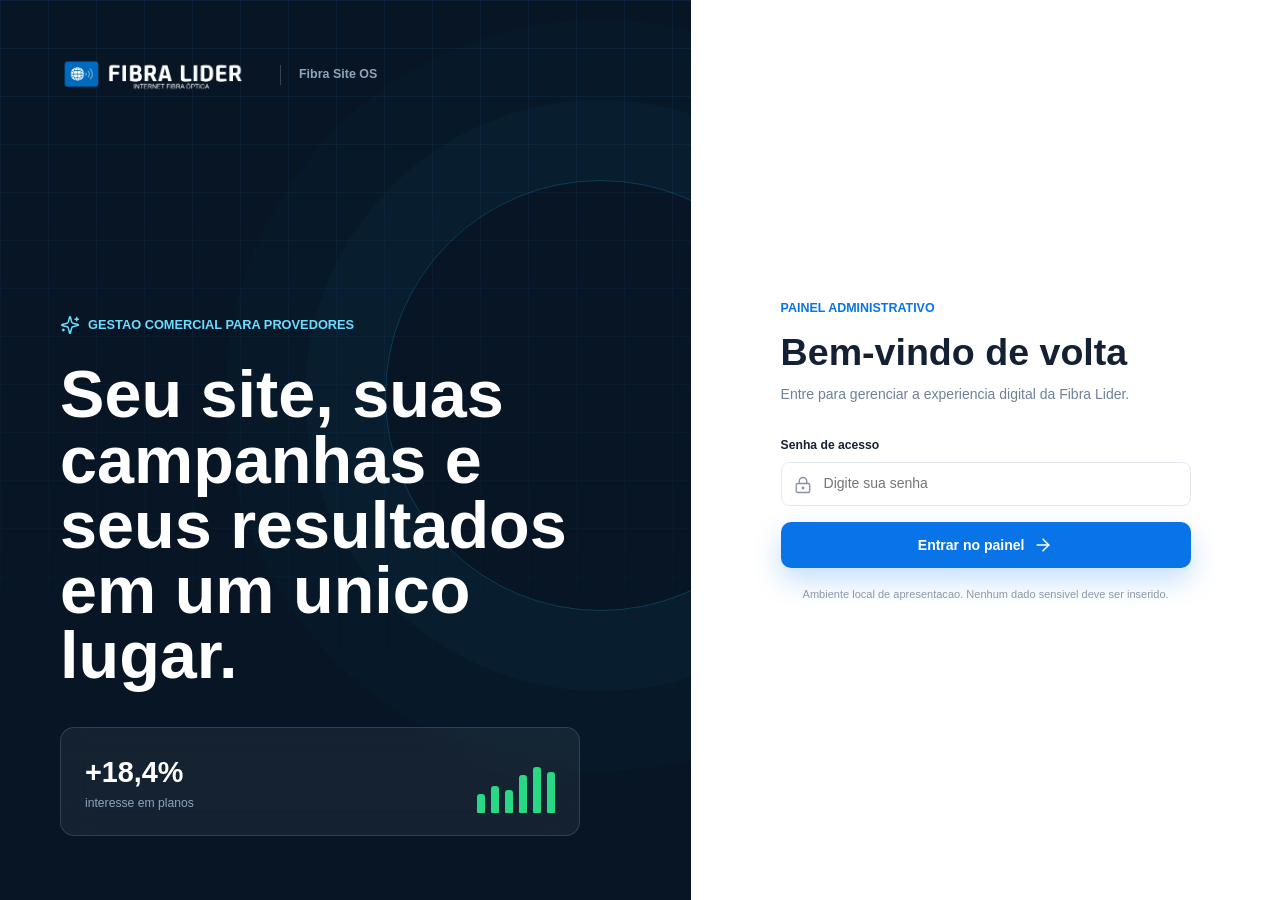
==== commit 34f523b0: "feat: implementa visual theme builder v2" ====
--- a/app/admin.html
+++ b/app/admin.html
@@ -9,9 +9,18 @@
     <link rel="icon" href="./assets/img/fibra-lider-icon.png">
     <link rel="stylesheet" href="./assets/vendor/leaflet.css">
     <link rel="stylesheet" href="./assets/css/styles.css">
+    <link rel="stylesheet" href="./assets/css/theme-builder-runtime.css">
+    <link rel="stylesheet" href="./assets/css/theme-builder-editor.css">
     <script defer src="./assets/vendor/lucide.min.js"></script>
     <script defer src="./assets/vendor/leaflet.js"></script>
+    <script defer src="./assets/vendor/jszip.min.js"></script>
     <script defer src="./assets/js/data.js"></script>
+    <script defer src="./assets/js/coverage-core.js"></script>
+    <script defer src="./assets/js/admin-core.js"></script>
+    <script defer src="./assets/js/theme-builder/core.js"></script>
+    <script defer src="./assets/js/theme-builder/components.js"></script>
+    <script defer src="./assets/js/theme-builder/renderer.js"></script>
+    <script defer src="./assets/js/theme-builder/editor.js"></script>
     <script defer src="./assets/js/admin.js"></script>
   </head>
   <body class="admin-body">
@@ -64,36 +73,39 @@
             <span>Visao geral</span>
             <button data-panel="dashboard"><i data-lucide="layout-dashboard"></i><b>Dashboard</b></button>
           </div>
-          <div class="nav-group">
-            <span>Site</span>
-            <button data-panel="builder"><i data-lucide="panels-top-left"></i><b>Construtor</b></button>
-            <button data-panel="pages"><i data-lucide="files"></i><b>Paginas</b></button>
-            <button data-panel="banners"><i data-lucide="gallery-horizontal-end"></i><b>Banners e slides</b></button>
-            <button data-panel="media"><i data-lucide="images"></i><b>Central de midia</b></button>
-            <button data-panel="navigation"><i data-lucide="menu"></i><b>Menu e rodape</b></button>
-            <button data-panel="appearance"><i data-lucide="palette"></i><b>Identidade visual</b></button>
+          <div class="nav-group" data-nav-group="experience">
+            <button class="nav-group__toggle" type="button" data-nav-group-toggle="experience" aria-expanded="true"><span>Experiencia do site</span><i data-lucide="chevron-down"></i></button>
+            <div class="nav-group__items">
+              <button data-panel="builder"><i data-lucide="panels-top-left"></i><b>Site Studio</b></button>
+              <button data-panel="pages"><i data-lucide="files"></i><b>Paginas</b></button>
+              <button data-panel="media"><i data-lucide="images"></i><b>Midia</b></button>
+            </div>
           </div>
-          <div class="nav-group">
-            <span>Conteudo</span>
-            <button data-panel="plans"><i data-lucide="badge-dollar-sign"></i><b>Planos e combos</b><em id="nav-plan-count">0</em></button>
-            <button data-panel="catalog"><i data-lucide="shapes"></i><b>Apps e beneficios</b></button>
-            <button data-panel="coverage"><i data-lucide="map-pinned"></i><b>Cobertura</b></button>
-            <button data-panel="support"><i data-lucide="life-buoy"></i><b>Atendimento</b></button>
+          <div class="nav-group" data-nav-group="commercial">
+            <button class="nav-group__toggle" type="button" data-nav-group-toggle="commercial" aria-expanded="true"><span>Operacao comercial</span><i data-lucide="chevron-down"></i></button>
+            <div class="nav-group__items">
+              <button data-panel="plans"><i data-lucide="badge-dollar-sign"></i><b>Planos e ofertas</b><em id="nav-plan-count">0</em></button>
+              <button data-panel="catalog"><i data-lucide="shapes"></i><b>Apps e beneficios</b></button>
+              <button data-panel="coverage"><i data-lucide="map-pinned"></i><b>Cobertura</b></button>
+              <button data-panel="leads"><i data-lucide="contact-round"></i><b>Leads</b></button>
+              <button data-panel="whatsapp"><i data-lucide="message-circle-more"></i><b>WhatsApp</b></button>
+            </div>
           </div>
-          <div class="nav-group">
-            <span>Marketing</span>
-            <button data-panel="campaigns"><i data-lucide="megaphone"></i><b>Campanhas e cupons</b></button>
-            <button data-panel="seo"><i data-lucide="search-check"></i><b>SEO local</b></button>
-            <button data-panel="pixels"><i data-lucide="scan-line"></i><b>Pixels e analytics</b></button>
+          <div class="nav-group" data-nav-group="growth">
+            <button class="nav-group__toggle" type="button" data-nav-group-toggle="growth" aria-expanded="true"><span>Crescimento</span><i data-lucide="chevron-down"></i></button>
+            <div class="nav-group__items">
+              <button data-panel="campaigns"><i data-lucide="megaphone"></i><b>Campanhas</b></button>
+              <button data-panel="coupons"><i data-lucide="ticket-percent"></i><b>Cupons</b></button>
+              <button data-panel="seo"><i data-lucide="search-check"></i><b>SEO local</b></button>
+              <button data-panel="pixels"><i data-lucide="blocks"></i><b>Integracoes e APIs</b></button>
+            </div>
           </div>
-          <div class="nav-group">
-            <span>Audiencia</span>
-            <button data-panel="analytics"><i data-lucide="chart-no-axes-combined"></i><b>Desempenho</b></button>
-            <button data-panel="heatmap"><i data-lucide="map"></i><b>Mapa de interesse</b></button>
-          </div>
-          <div class="nav-group">
-            <span>Sistema</span>
-            <button data-panel="settings"><i data-lucide="settings-2"></i><b>Configuracoes</b></button>
+          <div class="nav-group" data-nav-group="admin">
+            <button class="nav-group__toggle" type="button" data-nav-group-toggle="admin" aria-expanded="true"><span>Administracao</span><i data-lucide="chevron-down"></i></button>
+            <div class="nav-group__items">
+              <button data-panel="activity"><i data-lucide="history"></i><b>Atividade</b></button>
+              <button data-panel="settings"><i data-lucide="settings-2"></i><b>Configuracoes</b></button>
+            </div>
           </div>
         </nav>
         <div class="sidebar-footer">
@@ -120,11 +132,19 @@
             <button class="icon-button" id="admin-theme-toggle" type="button" aria-label="Alternar tema" title="Alternar tema"><i data-lucide="moon"></i></button>
             <a class="button button--ghost topbar-preview" href="./index.html" target="_blank" rel="noopener"><i data-lucide="external-link"></i> Ver site</a>
             <button class="button button--primary" id="publish-button" type="button"><i data-lucide="rocket"></i> Publicar</button>
-            <button class="admin-user" type="button" aria-label="Conta">
-              <span>FL</span>
-              <div><strong>Administrador</strong><small>Fibra Lider</small></div>
-              <i data-lucide="chevron-down"></i>
-            </button>
+            <div class="admin-account">
+              <button class="admin-user" id="admin-user-button" type="button" aria-label="Abrir menu da conta" aria-expanded="false" aria-controls="admin-account-menu">
+                <span>FL</span>
+                <div><strong>Administrador</strong><small>Fibra Lider</small></div>
+                <i data-lucide="chevron-down"></i>
+              </button>
+              <div class="admin-account-menu" id="admin-account-menu" role="menu" hidden>
+                <div><span class="workspace-avatar">FL</span><div><strong>Administrador</strong><small>Fibra Lider</small></div></div>
+                <button type="button" role="menuitem" data-account-panel="activity"><i data-lucide="history"></i> Atividade</button>
+                <button type="button" role="menuitem" data-account-panel="settings"><i data-lucide="settings-2"></i> Configuracoes</button>
+                <button type="button" role="menuitem" id="account-logout"><i data-lucide="log-out"></i> Sair</button>
+              </div>
+            </div>
           </div>
         </header>
 
--- a/app/assets/css/styles.css
+++ b/app/assets/css/styles.css
@@ -25,6 +25,560 @@
   --header-height: 78px;
 }
 
+/* Studio v1.5: direct canvas editing, opt-in offers and commercial funnel */
+.sr-only {
+  position: absolute;
+  width: 1px;
+  height: 1px;
+  padding: 0;
+  overflow: hidden;
+  clip: rect(0, 0, 0, 0);
+  white-space: nowrap;
+  border: 0;
+}
+
+.coupon-activation {
+  min-height: 72px;
+  display: grid;
+  grid-template-columns: minmax(230px, 1fr) minmax(300px, .9fr) minmax(260px, .8fr);
+  gap: 18px;
+  align-items: center;
+  margin: 20px 0 26px;
+  padding: 12px 14px;
+  border: 1px solid color-mix(in srgb, var(--brand) 16%, var(--line));
+  background: color-mix(in srgb, var(--brand) 4%, var(--panel));
+  border-radius: 8px;
+}
+
+.coupon-activation__intro,
+.coupon-activation__status,
+.coupon-activation form {
+  min-width: 0;
+  display: flex;
+  align-items: center;
+  gap: 10px;
+}
+
+.coupon-activation__intro > span {
+  flex: 0 0 38px;
+  width: 38px;
+  height: 38px;
+  display: grid;
+  place-items: center;
+  color: var(--brand);
+  background: color-mix(in srgb, var(--brand) 11%, var(--panel));
+  border-radius: 7px;
+}
+
+.coupon-activation__intro div { display: grid; gap: 2px; }
+.coupon-activation__intro strong { color: var(--ink); font-size: .9rem; }
+.coupon-activation__intro small { color: var(--muted); font-size: .72rem; }
+.coupon-activation form input {
+  min-width: 0;
+  width: 100%;
+  height: 44px;
+  padding: 0 12px;
+  border: 1px solid var(--line);
+  color: var(--ink);
+  background: var(--panel);
+  border-radius: 7px;
+  text-transform: uppercase;
+}
+.coupon-activation form .button { flex: 0 0 auto; min-height: 44px; }
+.coupon-activation__status {
+  justify-content: space-between;
+  padding: 9px 10px;
+  color: #08704b;
+  background: color-mix(in srgb, #22b573 12%, var(--panel));
+  border-radius: 7px;
+  font-size: .75rem;
+  font-weight: 700;
+}
+.coupon-activation__status.is-error {
+  color: #b42318;
+  background: color-mix(in srgb, #dc2626 10%, var(--panel));
+}
+
+.is-builder-preview [data-section] {
+  position: relative;
+  cursor: pointer;
+}
+.is-builder-preview [data-section]::after {
+  content: attr(data-section);
+  position: absolute;
+  z-index: 90;
+  top: 8px;
+  left: 8px;
+  max-width: calc(100% - 16px);
+  padding: 5px 8px;
+  color: #fff;
+  background: #0874e7;
+  border-radius: 5px;
+  font: 700 11px/1 Inter, sans-serif;
+  opacity: 0;
+  pointer-events: none;
+  transition: opacity .16s ease;
+}
+.is-builder-preview [data-section]:hover { outline: 2px solid color-mix(in srgb, #0874e7 72%, transparent); outline-offset: -2px; }
+.is-builder-preview [data-section]:hover::after,
+.is-builder-preview [data-section].is-builder-selected::after { opacity: 1; }
+.is-builder-preview [data-section].is-builder-selected { outline: 3px solid #0874e7; outline-offset: -3px; }
+
+.builder-banner-switcher {
+  display: flex;
+  align-items: center;
+  gap: 8px;
+  margin-bottom: 12px;
+}
+.builder-banner-switcher > div {
+  min-width: 0;
+  display: flex;
+  gap: 6px;
+  overflow-x: auto;
+}
+.builder-banner-switcher > div button {
+  position: relative;
+  flex: 0 0 58px;
+  width: 58px;
+  height: 42px;
+  overflow: hidden;
+  padding: 0;
+  border: 2px solid transparent;
+  background: var(--admin-soft);
+  border-radius: 6px;
+  cursor: pointer;
+}
+.builder-banner-switcher > div button.is-active { border-color: var(--brand); }
+.builder-banner-switcher img { width: 100%; height: 100%; object-fit: cover; }
+.builder-banner-switcher button span {
+  position: absolute;
+  right: 3px;
+  bottom: 3px;
+  padding: 2px 4px;
+  color: #fff;
+  background: rgba(4, 14, 27, .78);
+  border-radius: 3px;
+  font-size: .58rem;
+}
+.builder-banner-preview {
+  position: relative;
+  min-height: 150px;
+  display: flex;
+  flex-direction: column;
+  justify-content: flex-end;
+  gap: 4px;
+  overflow: hidden;
+  margin-bottom: 10px;
+  padding: 14px;
+  color: #fff;
+  background: #07111e;
+  border-radius: 7px;
+}
+.builder-banner-preview::after {
+  content: "";
+  position: absolute;
+  inset: 0;
+  background: linear-gradient(180deg, transparent 18%, rgba(4, 12, 24, .88));
+}
+.builder-banner-preview img { position: absolute; inset: 0; width: 100%; height: 100%; object-fit: cover; }
+.builder-banner-preview span,
+.builder-banner-preview strong { position: relative; z-index: 1; }
+.builder-banner-preview span { font-size: .63rem; font-weight: 800; }
+.builder-banner-preview strong { max-width: 28ch; font-size: .9rem; line-height: 1.25; }
+.builder-banner-actions { display: flex; gap: 6px; margin-bottom: 14px; }
+.builder-banner-actions .button { min-width: 36px; height: 36px; padding: 0 9px; }
+.builder-banner-actions .button svg { width: 15px; }
+.upload-zone--compact { min-height: 74px; margin: 8px 0 12px; padding: 10px; }
+.upload-zone--compact > span { width: 36px; height: 36px; }
+.range-field > span { display: flex; justify-content: space-between; }
+
+.lead-funnel-toolbar,
+.template-message-head {
+  display: flex;
+  align-items: center;
+  justify-content: space-between;
+  gap: 16px;
+  margin: 18px 0 12px;
+}
+.lead-funnel-toolbar > div,
+.template-message-head > div { display: grid; gap: 3px; }
+.lead-funnel-toolbar small,
+.template-message-head small { color: var(--admin-muted); }
+.lead-kanban {
+  display: grid;
+  grid-template-columns: repeat(5, minmax(230px, 1fr));
+  gap: 10px;
+  padding-bottom: 12px;
+  overflow-x: auto;
+  scroll-snap-type: x proximity;
+}
+.lead-kanban__column {
+  min-height: 420px;
+  padding: 8px;
+  border: 1px solid var(--admin-border);
+  background: color-mix(in srgb, var(--admin-soft) 72%, var(--admin-panel));
+  border-radius: 8px;
+  scroll-snap-align: start;
+}
+.lead-kanban__column > header,
+.lead-kanban__column > header > span {
+  display: flex;
+  align-items: center;
+  justify-content: space-between;
+  gap: 7px;
+}
+.lead-kanban__column > header { min-height: 42px; padding: 0 4px 8px; }
+.lead-kanban__column > header > span { justify-content: flex-start; }
+.lead-kanban__column > header svg { width: 16px; color: var(--brand); }
+.lead-kanban__column > header strong { font-size: .78rem; }
+.lead-kanban__column > header b {
+  min-width: 24px;
+  height: 24px;
+  display: grid;
+  place-items: center;
+  color: var(--admin-muted);
+  background: var(--admin-panel);
+  border-radius: 6px;
+  font-size: .68rem;
+}
+.lead-kanban__column > div { display: grid; gap: 8px; }
+.lead-kanban-card {
+  display: grid;
+  gap: 10px;
+  padding: 10px;
+  border: 1px solid var(--admin-border);
+  background: var(--admin-panel);
+  border-radius: 7px;
+  box-shadow: 0 5px 14px rgba(6, 17, 31, .05);
+}
+.lead-kanban-card .lead-interest,
+.lead-attribution { display: grid; gap: 3px; min-width: 0; }
+.lead-kanban-card .lead-interest strong { overflow: hidden; font-size: .75rem; text-overflow: ellipsis; white-space: nowrap; }
+.lead-kanban-card small { color: var(--admin-muted); font-size: .65rem; }
+.lead-attribution {
+  padding: 8px;
+  background: var(--admin-soft);
+  border-radius: 6px;
+}
+.lead-attribution span { display: flex; align-items: center; gap: 5px; color: var(--admin-ink); font-size: .68rem; font-weight: 800; }
+.lead-attribution svg { width: 13px; color: var(--brand); }
+.lead-kanban-card select {
+  width: 100%;
+  height: 36px;
+  padding: 0 8px;
+  border: 1px solid var(--admin-border);
+  color: var(--admin-ink);
+  background: var(--admin-panel);
+  border-radius: 6px;
+  font-size: .7rem;
+}
+.lead-kanban-card footer { display: flex; gap: 6px; }
+.lead-kanban-card footer .button { min-width: 0; flex: 1; font-size: .68rem; }
+.kanban-empty { padding: 22px 8px; color: var(--admin-muted); text-align: center; font-size: .68rem; }
+
+.campaign-filters { display: flex; flex-wrap: wrap; gap: 6px; margin: 10px 0; }
+.campaign-filters span,
+.template-variable-guide span,
+.compose-context span {
+  display: inline-flex;
+  align-items: center;
+  gap: 5px;
+  padding: 5px 7px;
+  color: var(--admin-muted);
+  background: var(--admin-soft);
+  border-radius: 5px;
+  font-size: .65rem;
+  font-weight: 700;
+}
+.campaign-filters svg,
+.compose-context svg { width: 13px; color: var(--brand); }
+.coupon-mode { display: inline-flex; align-items: center; gap: 6px; width: fit-content; padding: 5px 7px; color: var(--brand); background: color-mix(in srgb, var(--brand) 9%, var(--admin-panel)); border-radius: 5px; font-size: .66rem; font-weight: 800; }
+.coupon-mode svg { width: 13px; }
+.campaign-segmentation { display: grid; grid-template-columns: 1.4fr 1fr 1fr; gap: 10px; }
+.plan-selector--compact > div { grid-template-columns: 1fr; max-height: 250px; }
+.message-template-grid { display: grid; grid-template-columns: repeat(3, minmax(0, 1fr)); gap: 12px; }
+.message-template-card { min-height: 240px; display: flex; flex-direction: column; gap: 14px; }
+.message-template-card > div { display: flex; align-items: flex-start; gap: 10px; }
+.message-template-card > div > span:first-child { width: 38px; height: 38px; display: grid; place-items: center; color: var(--brand); background: color-mix(in srgb, var(--brand) 10%, var(--admin-panel)); border-radius: 7px; }
+.message-template-card > div > div { min-width: 0; flex: 1; }
+.message-template-card h3,
+.message-template-card p { margin: 0; }
+.message-template-card p { flex: 1; color: var(--admin-muted); font-size: .75rem; line-height: 1.55; }
+.message-template-card footer { display: flex; justify-content: space-between; gap: 8px; }
+.template-variable-guide {
+  display: flex;
+  align-items: center;
+  flex-wrap: wrap;
+  gap: 6px;
+  margin-top: 12px;
+  padding: 12px;
+  border: 1px solid var(--admin-border);
+  background: var(--admin-panel);
+  border-radius: 8px;
+}
+.template-variable-guide strong { margin-right: 6px; font-size: .75rem; }
+.compose-lead-summary { display: flex; align-items: center; gap: 10px; padding: 10px; background: var(--admin-soft); border-radius: 7px; }
+.compose-lead-summary > span { width: 42px; height: 42px; display: grid; place-items: center; color: #fff; background: var(--brand); border-radius: 7px; font-weight: 800; }
+.compose-lead-summary > div { display: grid; gap: 2px; }
+.compose-lead-summary small { color: var(--admin-muted); }
+.compose-context { display: flex; flex-wrap: wrap; gap: 6px; }
+
+.coverage-source-grid { display: grid; grid-template-columns: repeat(4, 1fr); gap: 10px; margin: 12px 0; }
+.coverage-source-grid article { display: flex; align-items: center; gap: 10px; padding: 12px; border: 1px solid var(--admin-border); background: var(--admin-panel); border-radius: 8px; }
+.coverage-source-grid article > span { width: 38px; height: 38px; display: grid; place-items: center; color: var(--brand); background: color-mix(in srgb, var(--brand) 10%, var(--admin-panel)); border-radius: 7px; }
+.coverage-source-grid article div { min-width: 0; display: grid; gap: 2px; }
+.coverage-source-grid small { overflow: hidden; color: var(--admin-muted); font-size: .68rem; text-overflow: ellipsis; white-space: nowrap; }
+.google-coverage-settings { display: grid; grid-template-columns: 1.1fr 1.5fr 1fr; gap: 10px; align-items: end; margin-top: 12px; padding-top: 12px; border-top: 1px solid var(--admin-border); }
+
+@media (max-width: 1100px) {
+  .coupon-activation { grid-template-columns: 1fr 1fr; }
+  .coupon-activation__status { grid-column: 1 / -1; }
+  .message-template-grid { grid-template-columns: repeat(2, minmax(0, 1fr)); }
+  .campaign-segmentation { grid-template-columns: 1fr; }
+  .coverage-source-grid { grid-template-columns: repeat(2, 1fr); }
+  .google-coverage-settings { grid-template-columns: 1fr 1fr; }
+  .google-coverage-settings .toggle-row { grid-column: 1 / -1; }
+}
+
+@media (max-width: 700px) {
+  .coupon-activation { grid-template-columns: 1fr; gap: 10px; }
+  .coupon-activation__status { grid-column: auto; }
+  .coupon-activation form { align-items: stretch; }
+  .coupon-activation form .button { padding-inline: 14px; }
+  .builder-banner-actions { flex-wrap: wrap; }
+  .lead-tabs { overflow-x: auto; justify-content: flex-start; }
+  .lead-tabs button { flex: 0 0 auto; }
+  .lead-kanban { grid-template-columns: repeat(5, minmax(84vw, 1fr)); }
+  .template-message-head { align-items: stretch; flex-direction: column; }
+  .message-template-grid,
+  .coverage-source-grid,
+  .google-coverage-settings { grid-template-columns: 1fr; }
+  .google-coverage-settings .toggle-row { grid-column: auto; }
+}
+
+/* Studio 1.4: unified site editing, coverage imports and lead workspace */
+.studio-command-bar {
+  display: flex;
+  align-items: center;
+  justify-content: space-between;
+  gap: 20px;
+  margin-bottom: 14px;
+  padding: 14px 16px;
+  border: 1px solid var(--admin-border);
+  background: var(--admin-panel);
+  border-radius: 8px;
+}
+
+.studio-command-bar > div { display: flex; align-items: center; gap: 12px; }
+.studio-command-bar > div:first-child { flex-wrap: wrap; }
+.studio-command-bar > div:first-child small { color: var(--admin-muted); }
+.studio-command-bar > div:last-child span { display: inline-flex; align-items: center; gap: 6px; color: var(--admin-muted); font-size: .76rem; font-weight: 700; }
+.studio-command-bar svg { width: 15px; height: 15px; }
+
+.studio-tabs {
+  display: grid;
+  grid-template-columns: repeat(5, minmax(0, 1fr));
+  gap: 8px;
+  margin-bottom: 14px;
+  padding: 6px;
+  border: 1px solid var(--admin-border);
+  background: var(--admin-panel);
+  border-radius: 8px;
+}
+
+.studio-tabs button {
+  min-width: 0;
+  display: flex;
+  align-items: center;
+  gap: 10px;
+  padding: 10px 12px;
+  border: 1px solid transparent;
+  background: transparent;
+  color: var(--admin-ink);
+  text-align: left;
+  cursor: pointer;
+  border-radius: 6px;
+}
+
+.studio-tabs button:hover { background: var(--admin-soft); }
+.studio-tabs button.is-active { border-color: color-mix(in srgb, var(--brand) 30%, var(--admin-border)); background: color-mix(in srgb, var(--brand) 9%, var(--admin-panel)); }
+.studio-tabs button > span { flex: 0 0 34px; width: 34px; height: 34px; display: grid; place-items: center; border-radius: 6px; background: var(--admin-soft); color: var(--brand); }
+.studio-tabs button.is-active > span { background: var(--brand); color: #fff; }
+.studio-tabs button svg { width: 17px; height: 17px; }
+.studio-tabs button div { min-width: 0; display: grid; gap: 2px; }
+.studio-tabs button strong,
+.studio-tabs button small { overflow: hidden; text-overflow: ellipsis; white-space: nowrap; }
+.studio-tabs button strong { font-size: .82rem; }
+.studio-tabs button small { color: var(--admin-muted); font-size: .69rem; }
+
+.studio-editor-grid,
+.studio-brand-layout {
+  display: grid;
+  grid-template-columns: minmax(0, 1fr) minmax(330px, 38%);
+  gap: 16px;
+  align-items: start;
+}
+
+.studio-editor-stack { display: grid; gap: 14px; min-width: 0; }
+.studio-live-preview { position: sticky; top: 84px; overflow: hidden; border: 1px solid var(--admin-border); background: var(--admin-panel); border-radius: 8px; box-shadow: var(--admin-shadow); }
+.studio-live-preview__head { min-height: 58px; display: flex; align-items: center; justify-content: space-between; gap: 12px; padding: 10px 12px; border-bottom: 1px solid var(--admin-border); }
+.studio-live-preview__head > div { display: grid; gap: 2px; }
+.studio-live-preview__head strong { font-size: .82rem; }
+.studio-live-preview__head small { color: var(--admin-muted); font-size: .7rem; }
+.studio-live-preview__device { height: min(690px, calc(100vh - 230px)); min-height: 500px; background: #dce4ec; }
+.studio-live-preview iframe { width: 100%; height: 100%; border: 0; background: #fff; }
+
+.studio-summary-card .settings-inline { margin-top: 18px; }
+.studio-spec-row { display: grid; grid-template-columns: repeat(3, 1fr); gap: 8px; margin-top: 16px; }
+.studio-spec-row span { display: grid; grid-template-columns: 30px 1fr; column-gap: 8px; align-items: center; padding: 10px; background: var(--admin-soft); border-radius: 6px; }
+.studio-spec-row svg { grid-row: span 2; width: 18px; color: var(--brand); }
+.studio-spec-row b { font-size: .75rem; }
+.studio-spec-row small { color: var(--admin-muted); font-size: .66rem; }
+.studio-slide-list { display: grid; gap: 10px; }
+.studio-slide-card { display: grid; grid-template-columns: 150px minmax(0, 1fr) auto; gap: 14px; align-items: center; padding: 10px; border: 1px solid var(--admin-border); background: var(--admin-panel); border-radius: 8px; }
+.studio-slide-card__image { position: relative; height: 92px; overflow: hidden; border-radius: 6px; background: var(--admin-soft); }
+.studio-slide-card__image img { width: 100%; height: 100%; object-fit: cover; }
+.studio-slide-card__image span { position: absolute; inset: auto auto 6px 6px; padding: 3px 6px; background: rgba(7, 17, 30, .82); color: #fff; font-size: .65rem; font-weight: 800; border-radius: 4px; }
+.studio-slide-card h3 { margin: 6px 0 3px; font-size: .9rem; }
+.studio-slide-card p { margin: 0 0 4px; color: var(--admin-muted); font-size: .76rem; line-height: 1.45; }
+.studio-slide-card small { color: var(--admin-muted); font-size: .68rem; }
+
+.footer-column-editor { display: grid; gap: 12px; }
+.footer-column-editor > div { padding: 12px; border: 1px solid var(--admin-border); background: var(--admin-soft); border-radius: 7px; }
+.footer-link-fields { display: grid; grid-template-columns: .8fr 1.2fr; gap: 8px; margin-top: 7px; }
+.footer-link-fields input { width: 100%; min-width: 0; height: 38px; padding: 0 10px; border: 1px solid var(--admin-border); background: var(--admin-panel); color: var(--admin-ink); border-radius: 6px; }
+
+.coverage-file-manager { margin-bottom: 16px; }
+.coverage-file-list { display: grid; gap: 8px; margin-top: 14px; }
+.coverage-file-list article { display: grid; grid-template-columns: 42px minmax(0, 1fr) auto 36px 36px; gap: 10px; align-items: center; padding: 10px; border: 1px solid var(--admin-border); background: var(--admin-soft); border-radius: 7px; }
+.coverage-file-list article > span { width: 38px; height: 38px; display: grid; place-items: center; background: color-mix(in srgb, var(--brand) 12%, var(--admin-panel)); color: var(--brand); border-radius: 6px; }
+.coverage-file-list article > span svg { width: 18px; }
+.coverage-file-list article > div { min-width: 0; display: grid; gap: 2px; }
+.coverage-file-list article p { margin: 0; overflow: hidden; color: var(--admin-muted); font-size: .73rem; text-overflow: ellipsis; white-space: nowrap; }
+.coverage-file-list article small { color: var(--admin-muted); font-size: .67rem; }
+.color-mini input { width: 28px; height: 28px; padding: 2px; border: 1px solid var(--admin-border); background: var(--admin-panel); border-radius: 5px; cursor: pointer; }
+.empty-state--compact { min-height: 150px; padding: 20px; }
+
+.plan-promotion { display: flex; align-items: center; justify-content: space-between; gap: 8px; margin: 14px 0 2px; padding: 9px 10px; background: color-mix(in srgb, var(--accent) 15%, var(--panel)); border: 1px solid color-mix(in srgb, var(--accent) 30%, transparent); border-radius: 6px; }
+.plan-promotion span { display: inline-flex; align-items: center; gap: 6px; color: color-mix(in srgb, var(--accent) 55%, var(--ink)); font-size: .74rem; font-weight: 800; }
+.plan-promotion svg { width: 15px; height: 15px; }
+.plan-promotion small { color: var(--muted); font-size: .65rem; }
+.plan-old-price { display: block; margin-top: 12px; color: var(--muted); font-size: .72rem; text-decoration: line-through; }
+.plan-card .plan-old-price + .plan-price { margin-top: 1px; }
+.plan-price-after { display: block; margin-top: -4px; color: var(--muted); font-size: .7rem; }
+.plan-cta { border: 0; cursor: pointer; }
+
+.lead-dialog { position: relative; width: min(900px, calc(100vw - 32px)); display: grid; grid-template-columns: minmax(280px, .8fr) minmax(340px, 1.2fr); overflow: hidden; background: var(--panel); color: var(--ink); border-radius: 8px; box-shadow: 0 30px 90px rgba(3, 15, 29, .28); }
+.lead-dialog__summary { padding: 38px; background: linear-gradient(155deg, var(--brand-dark), #071423); color: #fff; }
+.lead-dialog__icon { width: 48px; height: 48px; display: grid; place-items: center; margin-bottom: 28px; background: color-mix(in srgb, var(--accent) 75%, #fff); color: #062417; border-radius: 8px; }
+.lead-dialog__summary h2 { max-width: 320px; margin: 10px 0; color: #fff; font-size: 1.7rem; line-height: 1.08; }
+.lead-dialog__summary > strong { display: block; margin: 14px 0 10px; font-size: 1.45rem; }
+.lead-offer-badge { display: inline-flex; padding: 6px 8px; background: rgba(41, 216, 132, .16); border: 1px solid rgba(41, 216, 132, .4); color: #8bf1bd; font-size: .72rem; font-weight: 800; border-radius: 5px; }
+.lead-dialog__summary ul { display: grid; gap: 8px; margin: 28px 0 0; padding: 0; list-style: none; }
+.lead-dialog__summary li { display: flex; align-items: center; gap: 8px; color: #cfdeed; font-size: .78rem; }
+.lead-dialog__summary li svg { width: 15px; color: #56e5a0; }
+.lead-dialog__form { display: grid; gap: 14px; padding: 42px; }
+.lead-dialog__form h2 { margin: -4px 0 0; font-size: 1.55rem; }
+.lead-dialog__form > p { margin: -8px 0 4px; color: var(--muted); font-size: .84rem; }
+.lead-consent { display: grid; grid-template-columns: 18px 1fr; gap: 9px; align-items: start; color: var(--muted); font-size: .72rem; line-height: 1.45; cursor: pointer; }
+.lead-consent input { margin-top: 2px; accent-color: var(--brand); }
+.lead-privacy { display: flex; align-items: center; justify-content: center; gap: 6px; color: var(--muted); text-align: center; }
+.lead-privacy svg { width: 14px; }
+
+.lead-tabs { width: fit-content; margin-bottom: 14px; }
+.lead-pipeline { overflow: hidden; }
+.lead-table { display: grid; margin-top: 14px; }
+.lead-table__head,
+.lead-table article { display: grid; grid-template-columns: 1.1fr 1.25fr .9fr .72fr auto; gap: 12px; align-items: center; }
+.lead-table__head { padding: 0 10px 8px; color: var(--admin-muted); font-size: .66rem; font-weight: 800; text-transform: uppercase; }
+.lead-table article { padding: 11px 10px; border-top: 1px solid var(--admin-border); }
+.lead-table article > div { min-width: 0; display: grid; gap: 2px; }
+.lead-table article strong { overflow: hidden; font-size: .77rem; text-overflow: ellipsis; white-space: nowrap; }
+.lead-table article small { overflow: hidden; color: var(--admin-muted); font-size: .67rem; text-overflow: ellipsis; white-space: nowrap; }
+.lead-contact { grid-template-columns: 36px minmax(0, 1fr) !important; align-items: center; gap: 9px !important; }
+.lead-contact > div { min-width: 0; display: grid; gap: 2px; }
+.lead-contact > span,
+.manual-lead-queue > div > span { width: 34px; height: 34px; display: grid; place-items: center; background: color-mix(in srgb, var(--brand) 12%, var(--admin-panel)); color: var(--brand); font-size: .66rem; font-weight: 900; border-radius: 50%; }
+.lead-table select { width: 100%; height: 34px; padding: 0 8px; border: 1px solid var(--admin-border); background: var(--admin-panel); color: var(--admin-ink); border-radius: 5px; font-size: .7rem; }
+.button--compact { min-height: 34px; padding: 0 10px; font-size: .7rem; }
+
+.manual-campaign-grid { display: grid; grid-template-columns: repeat(2, minmax(0, 1fr)); gap: 14px; margin-bottom: 14px; }
+.manual-campaign-card { min-width: 0; }
+.manual-campaign-card__head { display: grid; grid-template-columns: 42px minmax(0, 1fr) auto; gap: 10px; align-items: center; }
+.manual-campaign-card__head > span { width: 40px; height: 40px; display: grid; place-items: center; background: color-mix(in srgb, #22c77a 13%, var(--admin-panel)); color: #0b9a5a; border-radius: 7px; }
+.manual-campaign-card__head h3 { margin: 5px 0 0; font-size: .92rem; }
+.manual-campaign-card > p { min-height: 58px; margin: 16px 0; color: var(--admin-muted); font-size: .76rem; line-height: 1.55; }
+.campaign-audience { display: flex; gap: 18px; padding: 10px 0; border-block: 1px solid var(--admin-border); }
+.campaign-audience span { display: flex; align-items: center; gap: 5px; color: var(--admin-muted); font-size: .7rem; }
+.campaign-audience svg { width: 15px; }
+.manual-lead-queue { display: grid; margin-top: 10px; }
+.manual-lead-queue > div { display: grid; grid-template-columns: 34px minmax(0, 1fr) 34px; gap: 9px; align-items: center; padding: 7px 0; }
+.manual-lead-queue > div + div { border-top: 1px solid var(--admin-border); }
+.manual-lead-queue > div > div { display: grid; gap: 1px; }
+.manual-lead-queue strong { font-size: .73rem; }
+.manual-lead-queue small { color: var(--admin-muted); font-size: .65rem; }
+
+.plan-selector { margin: 0; padding: 14px; border: 1px solid var(--admin-border); border-radius: 7px; }
+.plan-selector legend { padding: 0 6px; font-size: .75rem; font-weight: 800; }
+.plan-selector > p { margin: 0 0 10px; color: var(--admin-muted); font-size: .7rem; }
+.plan-selector > div { max-height: 250px; display: grid; grid-template-columns: repeat(3, minmax(0, 1fr)); gap: 7px; overflow: auto; }
+.plan-selector label { min-width: 0; display: grid; grid-template-columns: 16px minmax(0, 1fr); gap: 7px; align-items: center; padding: 8px; border: 1px solid var(--admin-border); background: var(--admin-soft); border-radius: 6px; cursor: pointer; }
+.plan-selector label span { min-width: 0; display: grid; gap: 1px; }
+.plan-selector label strong,
+.plan-selector label small { overflow: hidden; text-overflow: ellipsis; white-space: nowrap; }
+.plan-selector label strong { font-size: .7rem; }
+.plan-selector label small { color: var(--admin-muted); font-size: .62rem; }
+.plan-selector input { accent-color: var(--brand); }
+
+html[data-admin-theme="dark"] .studio-live-preview__device { background: #050b12; }
+html[data-theme="dark"] .plan-promotion { background: rgba(41, 216, 132, .1); }
+html[data-theme="dark"] .lead-dialog { background: var(--panel); }
+
+@media (max-width: 1180px) {
+  .studio-command-bar > div:last-child { display: none; }
+  .studio-editor-grid,
+  .studio-brand-layout { grid-template-columns: 1fr; }
+  .studio-live-preview { position: relative; top: auto; }
+  .studio-live-preview__device { height: 620px; }
+  .lead-table__head { display: none; }
+  .lead-table article { grid-template-columns: 1fr 1fr; }
+  .lead-table article > .row-actions { display: flex; justify-content: flex-end; }
+}
+
+@media (max-width: 760px) {
+  .studio-command-bar { align-items: flex-start; }
+  .studio-command-bar > div:first-child { display: grid; gap: 4px; }
+  .studio-tabs { grid-template-columns: repeat(5, minmax(82px, 1fr)); overflow-x: auto; }
+  .studio-tabs button { display: grid; justify-items: center; padding: 9px 6px; text-align: center; }
+  .studio-tabs button small { display: none; }
+  .studio-slide-card { grid-template-columns: 92px minmax(0, 1fr); }
+  .studio-slide-card__image { height: 78px; }
+  .studio-slide-card .row-actions { grid-column: 1 / -1; justify-content: flex-end; }
+  .studio-spec-row { grid-template-columns: 1fr; }
+  .studio-live-preview__device { height: 520px; min-height: 420px; }
+  .footer-link-fields { grid-template-columns: 1fr; }
+  .coverage-file-list article { grid-template-columns: 38px minmax(0, 1fr) 30px 34px; }
+  .coverage-file-list .color-mini { display: none; }
+  .coverage-file-list .icon-button--danger { grid-column: 4; }
+  .lead-dialog { width: min(540px, calc(100vw - 20px)); grid-template-columns: 1fr; max-height: calc(100dvh - 20px); overflow: auto; }
+  .lead-dialog__summary { padding: 24px; }
+  .lead-dialog__icon { margin-bottom: 16px; }
+  .lead-dialog__summary ul { display: none; }
+  .lead-dialog__form { padding: 26px 20px; }
+  .lead-tabs { width: 100%; overflow-x: auto; }
+  .lead-table article { grid-template-columns: 1fr; gap: 9px; }
+  .lead-table article > .row-actions { justify-content: stretch; }
+  .lead-table article > .row-actions .button { flex: 1; }
+  .manual-campaign-grid { grid-template-columns: 1fr; }
+  .plan-selector > div { grid-template-columns: 1fr 1fr; }
+  .plan-promotion { align-items: flex-start; flex-direction: column; }
+}
+
+@media (max-width: 430px) {
+  .plan-selector > div { grid-template-columns: 1fr; }
+  .studio-live-preview__device { height: 450px; }
+}
+
 /* Regional maps, inner pages and extended admin modules */
 .real-map,
 .coverage-map .leaflet-container {
@@ -6554,6 +7108,1367 @@
   }
 }
 
+/* Admin CRUD system v1.6 */
+.nav-group > .nav-group__toggle {
+  min-height: 28px;
+  grid-template-columns: 1fr auto;
+  margin-bottom: 2px;
+  padding: 0 10px;
+  color: #597086;
+  cursor: pointer;
+}
+
+.nav-group > .nav-group__toggle span {
+  font-size: 0.59rem;
+  font-weight: 850;
+  text-transform: uppercase;
+}
+
+.nav-group > .nav-group__toggle svg {
+  width: 13px;
+  transition: transform 180ms ease;
+}
+
+.nav-group > .nav-group__toggle:hover {
+  background: transparent;
+  color: #a7b9ca;
+}
+
+.nav-group__items {
+  display: grid;
+  gap: 3px;
+  min-height: 0;
+}
+
+.nav-group.is-collapsed .nav-group__items {
+  display: none;
+}
+
+.nav-group.is-collapsed > .nav-group__toggle svg {
+  transform: rotate(-90deg);
+}
+
+.crud-toolbar {
+  display: grid;
+  grid-template-columns: minmax(260px, 1fr) auto auto;
+  align-items: center;
+  gap: 10px;
+  margin: 14px 0;
+  padding: 10px;
+  border: 1px solid var(--admin-line);
+  border-radius: 8px;
+  background: var(--admin-panel);
+}
+
+.crud-search {
+  position: relative;
+  display: flex;
+  min-width: 0;
+  align-items: center;
+}
+
+.crud-search > svg {
+  position: absolute;
+  left: 12px;
+  width: 17px;
+  color: var(--admin-muted);
+  pointer-events: none;
+}
+
+.crud-search input,
+.crud-toolbar select {
+  width: 100%;
+  min-height: 42px;
+  border: 1px solid var(--admin-line);
+  border-radius: 7px;
+  outline: 0;
+  background: var(--admin-panel-2);
+  color: var(--admin-text);
+  font: inherit;
+  font-size: 0.67rem;
+}
+
+.crud-search input {
+  padding: 0 42px 0 38px;
+}
+
+.crud-search kbd {
+  position: absolute;
+  right: 10px;
+  display: grid;
+  width: 22px;
+  height: 22px;
+  place-items: center;
+  border: 1px solid var(--admin-line);
+  border-radius: 5px;
+  background: var(--admin-panel);
+  color: var(--admin-muted);
+  font-size: 0.6rem;
+  box-shadow: 0 1px 2px rgba(6, 17, 31, 0.06);
+}
+
+.crud-search input:focus,
+.crud-toolbar select:focus {
+  border-color: var(--brand);
+  box-shadow: 0 0 0 3px rgba(8, 116, 231, 0.12);
+}
+
+.crud-toolbar__controls {
+  display: flex;
+  align-items: center;
+  gap: 8px;
+}
+
+.crud-filter,
+.crud-sort {
+  min-width: 142px;
+}
+
+.crud-filter select,
+.crud-sort select {
+  padding: 0 34px 0 11px;
+}
+
+.crud-result-count {
+  min-width: max-content;
+  color: var(--admin-muted);
+  font-size: 0.62rem;
+}
+
+.crud-bulk-bar {
+  position: sticky;
+  z-index: 20;
+  top: 82px;
+  display: flex;
+  align-items: center;
+  justify-content: space-between;
+  gap: 16px;
+  margin: 0 0 12px;
+  padding: 10px 12px;
+  border: 1px solid rgba(8, 116, 231, 0.25);
+  border-radius: 8px;
+  background: #eaf5ff;
+  box-shadow: 0 10px 24px rgba(6, 17, 31, 0.08);
+}
+
+:root[data-admin-theme="dark"] .crud-bulk-bar {
+  background: #102b46;
+}
+
+.crud-bulk-bar > div {
+  display: flex;
+  align-items: center;
+  gap: 8px;
+}
+
+.crud-bulk-bar strong {
+  display: grid;
+  min-width: 26px;
+  height: 26px;
+  place-items: center;
+  border-radius: 6px;
+  background: var(--brand);
+  color: #fff;
+  font-size: 0.7rem;
+}
+
+.crud-bulk-bar span {
+  font-size: 0.68rem;
+  font-weight: 750;
+}
+
+.crud-selection-row {
+  display: flex;
+  align-items: center;
+  justify-content: space-between;
+  margin: 0 0 10px;
+  color: var(--admin-muted);
+  font-size: 0.62rem;
+}
+
+.crud-selection-row label {
+  display: flex;
+  align-items: center;
+  gap: 7px;
+  cursor: pointer;
+}
+
+.crud-selection-row input,
+.crud-checkbox input {
+  accent-color: var(--brand);
+}
+
+.crud-checkbox {
+  display: grid;
+  width: 24px;
+  height: 24px;
+  place-items: center;
+  cursor: pointer;
+}
+
+.crud-checkbox input {
+  width: 16px;
+  height: 16px;
+}
+
+.card-select-status {
+  display: flex;
+  align-items: center;
+  gap: 7px;
+}
+
+.plan-admin-card.is-selected,
+.page-row.is-selected {
+  border-color: rgba(8, 116, 231, 0.5);
+  background: rgba(8, 116, 231, 0.045);
+  box-shadow: inset 0 0 0 1px rgba(8, 116, 231, 0.12);
+}
+
+.page-row {
+  grid-template-columns: 24px 44px minmax(220px, 1fr) auto;
+}
+
+.crud-pagination {
+  display: flex;
+  align-items: center;
+  justify-content: space-between;
+  gap: 16px;
+  margin: 14px 0 2px;
+  color: var(--admin-muted);
+  font-size: 0.62rem;
+}
+
+.crud-pagination > div {
+  display: flex;
+  align-items: center;
+  gap: 4px;
+}
+
+.crud-pagination button {
+  display: grid;
+  min-width: 34px;
+  height: 34px;
+  place-items: center;
+  border: 1px solid var(--admin-line);
+  border-radius: 7px;
+  background: var(--admin-panel);
+  color: var(--admin-text);
+  font-size: 0.65rem;
+}
+
+.crud-pagination button svg {
+  width: 15px;
+}
+
+.crud-pagination button.is-active {
+  border-color: var(--brand);
+  background: var(--brand);
+  color: #fff;
+}
+
+.crud-pagination button:disabled {
+  opacity: 0.4;
+  cursor: not-allowed;
+}
+
+.empty-state--crud {
+  width: 100%;
+  min-height: 240px;
+  padding: 42px 24px;
+}
+
+.empty-state--crud > span {
+  display: grid;
+  width: 48px;
+  height: 48px;
+  margin: 0 auto 13px;
+  place-items: center;
+  border-radius: 8px;
+  background: #eaf5ff;
+  color: var(--brand);
+}
+
+.empty-state--crud > span svg {
+  width: 22px;
+}
+
+.empty-state--crud .button {
+  margin-top: 14px;
+}
+
+.catalog-workspace {
+  display: grid;
+  grid-template-columns: minmax(0, 1.35fr) minmax(320px, 0.65fr);
+  gap: 16px;
+  align-items: start;
+}
+
+.catalog-apps .crud-toolbar {
+  grid-template-columns: minmax(200px, 1fr) auto;
+}
+
+.catalog-apps .crud-result-count {
+  grid-column: 1 / -1;
+}
+
+.activity-list {
+  gap: 0;
+  padding: 0;
+  overflow: hidden;
+}
+
+.activity-list__head,
+.activity-list article {
+  display: grid;
+  grid-template-columns: minmax(280px, 1fr) 130px 140px 130px;
+  align-items: center;
+  gap: 14px;
+}
+
+.activity-list > .activity-list__head {
+  display: grid;
+  grid-template-columns: minmax(280px, 1fr) 130px 140px 130px;
+  padding: 12px 18px 12px 64px;
+  border-bottom: 1px solid var(--admin-line);
+  background: var(--admin-panel-2);
+  color: var(--admin-muted);
+  font-size: 0.56rem;
+  font-weight: 800;
+  text-transform: uppercase;
+}
+
+.activity-list > .activity-list__head > span {
+  display: block;
+  width: auto;
+  height: auto;
+  border-radius: 0;
+  background: transparent;
+  color: inherit;
+}
+
+.activity-list article {
+  position: relative;
+  min-height: 68px;
+  padding: 12px 18px 12px 64px;
+  border-bottom: 1px solid var(--admin-line);
+}
+
+.activity-list article:last-child {
+  border-bottom: 0;
+}
+
+.activity-icon {
+  position: absolute;
+  left: 18px;
+  display: grid;
+  width: 32px;
+  height: 32px;
+  place-items: center;
+  border-radius: 7px;
+  background: #eaf5ff;
+  color: var(--brand);
+}
+
+.activity-icon--delete {
+  background: rgba(220, 38, 38, 0.08);
+  color: var(--fl-danger);
+}
+
+.activity-icon--publish {
+  background: var(--fl-soft-green);
+  color: #16805b;
+}
+
+.activity-icon svg {
+  width: 16px;
+}
+
+.activity-list article strong,
+.activity-list article small {
+  display: block;
+}
+
+.activity-list article strong {
+  font-size: 0.7rem;
+}
+
+.activity-list article small,
+.activity-list article time,
+.activity-resource,
+.activity-actor {
+  color: var(--admin-muted);
+  font-size: 0.6rem;
+}
+
+.activity-resource {
+  width: fit-content;
+  padding: 5px 8px;
+  border-radius: 6px;
+  background: var(--admin-panel-2);
+  font-weight: 750;
+  text-transform: capitalize;
+}
+
+.confirm-dialog__icon {
+  display: grid;
+  width: 48px;
+  height: 48px;
+  margin-bottom: 18px;
+  place-items: center;
+  border-radius: 8px;
+  background: rgba(220, 38, 38, 0.1);
+  color: var(--fl-danger);
+}
+
+.confirm-dialog__icon svg {
+  width: 23px;
+}
+
+.confirm-dialog .modal-header {
+  padding-right: 34px;
+}
+
+.confirm-dialog .modal-header h2 {
+  margin: 3px 0 7px;
+}
+
+.confirm-dialog .modal-header p {
+  margin: 0;
+  color: var(--admin-muted);
+  font-size: 0.72rem;
+  line-height: 1.55;
+}
+
+.confirm-dialog__impact {
+  display: flex;
+  align-items: flex-start;
+  gap: 9px;
+  margin: 18px 0 2px;
+  padding: 12px;
+  border: 1px solid rgba(245, 158, 11, 0.22);
+  border-radius: 8px;
+  background: rgba(245, 158, 11, 0.08);
+  color: var(--admin-text);
+  font-size: 0.66rem;
+  line-height: 1.45;
+}
+
+.confirm-dialog__impact svg {
+  width: 17px;
+  flex: 0 0 auto;
+  color: var(--fl-warning);
+}
+
+.field.has-error input,
+.field.has-error textarea,
+.field.has-error select {
+  border-color: var(--fl-danger) !important;
+  box-shadow: 0 0 0 3px rgba(220, 38, 38, 0.08);
+}
+
+.field-error {
+  color: var(--fl-danger) !important;
+}
+
+.modal-form[aria-busy="true"] {
+  opacity: 0.72;
+  pointer-events: none;
+}
+
+.admin-account {
+  position: relative;
+}
+
+.admin-account-menu {
+  position: absolute;
+  z-index: 80;
+  top: calc(100% + 9px);
+  right: 0;
+  width: 238px;
+  padding: 7px;
+  border: 1px solid var(--admin-line);
+  border-radius: 8px;
+  background: var(--admin-panel);
+  box-shadow: 0 18px 48px rgba(6, 17, 31, 0.16);
+}
+
+.admin-account-menu > div {
+  display: flex;
+  align-items: center;
+  gap: 10px;
+  margin-bottom: 6px;
+  padding: 10px;
+  border-bottom: 1px solid var(--admin-line);
+}
+
+.admin-account-menu > div strong,
+.admin-account-menu > div small {
+  display: block;
+}
+
+.admin-account-menu > div strong {
+  font-size: 0.7rem;
+}
+
+.admin-account-menu > div small {
+  color: var(--admin-muted);
+  font-size: 0.58rem;
+}
+
+.admin-account-menu > button {
+  display: flex;
+  width: 100%;
+  min-height: 40px;
+  align-items: center;
+  gap: 9px;
+  padding: 0 10px;
+  border: 0;
+  border-radius: 6px;
+  background: transparent;
+  color: var(--admin-text);
+  font-size: 0.66rem;
+  font-weight: 700;
+  text-align: left;
+}
+
+.admin-account-menu > button:hover {
+  background: var(--admin-panel-2);
+}
+
+.admin-account-menu > button svg {
+  width: 16px;
+  color: var(--brand);
+}
+
+@media (max-width: 1120px) {
+  .crud-toolbar {
+    grid-template-columns: minmax(220px, 1fr) auto;
+  }
+
+  .crud-result-count {
+    grid-column: 1 / -1;
+  }
+
+  .catalog-workspace {
+    grid-template-columns: 1fr;
+  }
+
+  .activity-list > .activity-list__head,
+  .activity-list article {
+    grid-template-columns: minmax(240px, 1fr) 120px 120px;
+  }
+
+  .activity-list > .activity-list__head span:nth-child(3),
+  .activity-actor {
+    display: none;
+  }
+}
+
+@media (max-width: 700px) {
+  .crud-toolbar,
+  .catalog-apps .crud-toolbar {
+    grid-template-columns: 1fr;
+    padding: 9px;
+  }
+
+  .crud-toolbar__controls {
+    display: grid;
+    grid-template-columns: repeat(2, minmax(0, 1fr));
+    width: 100%;
+  }
+
+  .crud-filter,
+  .crud-sort {
+    min-width: 0;
+  }
+
+  .crud-result-count,
+  .catalog-apps .crud-result-count {
+    grid-column: auto;
+  }
+
+  .crud-bulk-bar {
+    top: 68px;
+    align-items: stretch;
+    flex-direction: column;
+  }
+
+  .crud-bulk-bar > div:last-child {
+    overflow-x: auto;
+  }
+
+  .crud-bulk-bar .button {
+    min-width: max-content;
+  }
+
+  .crud-pagination {
+    align-items: flex-start;
+    flex-direction: column;
+  }
+
+  .page-row {
+    grid-template-columns: 24px 40px minmax(0, 1fr);
+    padding: 14px 12px;
+  }
+
+  .page-row > .row-actions {
+    grid-column: 2 / -1;
+    justify-content: flex-end;
+  }
+
+  .activity-list > .activity-list__head {
+    display: none;
+  }
+
+  .activity-list article {
+    grid-template-columns: minmax(0, 1fr) auto;
+    gap: 7px 10px;
+    padding: 14px 12px 14px 58px;
+  }
+
+  .activity-icon {
+    left: 12px;
+  }
+
+  .activity-actor {
+    display: none;
+  }
+
+  .activity-list article time {
+    grid-column: 1 / -1;
+  }
+
+  .confirm-dialog .modal-actions {
+    align-items: stretch;
+    flex-direction: column-reverse;
+  }
+
+  .confirm-dialog .modal-actions .button {
+    width: 100%;
+  }
+}
+
+/* Studio v1.3: composable home builder */
+.public-site .page-section[data-tone="light"] {
+  background-color: var(--panel);
+}
+
+.public-site .page-section[data-tone="soft"] {
+  background-color: var(--surface);
+}
+
+.public-site .page-section[data-tone="dark"] {
+  background-color: #0a1829;
+  color: #edf6ff;
+}
+
+.public-site .page-section[data-tone="brand"] {
+  background-color: var(--brand-dark);
+  color: #ffffff;
+}
+
+.public-site .page-section[data-tone="dark"] :is(h2, h3, strong),
+.public-site .page-section[data-tone="brand"] :is(h2, h3, strong) {
+  color: #ffffff;
+}
+
+.public-site .page-section[data-tone="dark"] :is(p, small),
+.public-site .page-section[data-tone="brand"] :is(p, small) {
+  color: #b9c9da;
+}
+
+.public-site .page-section[data-tone="dark"] .eyebrow,
+.public-site .page-section[data-tone="brand"] .eyebrow {
+  color: #66ddff;
+}
+
+.public-site .page-section.section[data-spacing="compact"] {
+  padding-block: 52px;
+}
+
+.public-site .page-section.section[data-spacing="normal"] {
+  padding-block: 86px;
+}
+
+.public-site .page-section.section[data-spacing="large"] {
+  padding-block: 124px;
+}
+
+.public-site .page-section[data-container="narrow"] > .shell {
+  width: min(860px, calc(100% - 48px));
+}
+
+.public-site .page-section[data-container="wide"] > .shell {
+  width: min(1380px, calc(100% - 48px));
+}
+
+.public-site .page-section[data-container="full"] > .shell {
+  width: calc(100% - 32px);
+  max-width: none;
+}
+
+.public-site .page-section[data-align="center"] :is(.custom-section-heading, .custom-content__inner) {
+  margin-inline: auto;
+  text-align: center;
+}
+
+.public-site .page-section[data-align="right"] :is(.custom-section-heading, .custom-content__inner) {
+  margin-left: auto;
+  text-align: right;
+}
+
+.custom-builder-section {
+  position: relative;
+  overflow: hidden;
+}
+
+.public-site .page-section.has-builder-background {
+  position: relative;
+  background-repeat: no-repeat;
+  background-size: cover;
+}
+
+.public-site .page-section.has-builder-background::before {
+  position: absolute;
+  z-index: 0;
+  inset: 0;
+  background: rgba(5, 17, 31, 0.72);
+  content: "";
+}
+
+.public-site .page-section.has-builder-background > * {
+  position: relative;
+  z-index: 1;
+}
+
+.public-site .page-section.has-builder-background :is(h2, h3, strong) {
+  color: #ffffff;
+}
+
+.public-site .page-section.has-builder-background :is(p, small) {
+  color: #c3d2e1;
+}
+
+@media (min-width: 781px) {
+  .public-site .page-section[data-hide-desktop="true"] {
+    display: none !important;
+  }
+}
+
+.custom-builder-section h2 {
+  max-width: 760px;
+  margin: 10px 0 16px;
+  color: var(--ink);
+  font-size: clamp(2rem, 4vw, 3.5rem);
+  line-height: 1.04;
+  letter-spacing: 0;
+}
+
+.custom-builder-section p {
+  max-width: 680px;
+  color: var(--muted);
+  line-height: 1.75;
+}
+
+.custom-builder-section .button {
+  margin-top: 20px;
+}
+
+.custom-content__inner {
+  max-width: 800px;
+}
+
+.custom-content__inner > p + p {
+  margin-top: 10px;
+}
+
+.custom-media__inner {
+  display: grid;
+  grid-template-columns: minmax(0, 1.05fr) minmax(340px, 0.95fr);
+  align-items: center;
+  gap: 66px;
+}
+
+.custom-media__inner.is-reversed figure {
+  order: 2;
+}
+
+.custom-media__inner figure {
+  min-height: 430px;
+  overflow: hidden;
+  border-radius: 8px;
+  background: #dce6ef;
+  box-shadow: var(--shadow-md);
+}
+
+.custom-media__inner img {
+  width: 100%;
+  height: 100%;
+  min-height: 430px;
+  object-fit: cover;
+}
+
+.custom-section-heading {
+  max-width: 760px;
+  margin-bottom: 38px;
+}
+
+.custom-section-heading > p {
+  margin: 0;
+}
+
+.custom-stats__grid {
+  display: grid;
+  grid-template-columns: repeat(4, minmax(0, 1fr));
+  overflow: hidden;
+  border: 1px solid var(--line);
+  border-radius: 8px;
+}
+
+.custom-stats__grid article {
+  display: grid;
+  min-height: 160px;
+  align-content: center;
+  padding: 26px;
+  border-right: 1px solid var(--line);
+  background: color-mix(in srgb, var(--panel) 92%, transparent);
+}
+
+.custom-stats__grid article:last-child {
+  border-right: 0;
+}
+
+.custom-stats__grid strong {
+  color: var(--brand);
+  font-size: 2rem;
+}
+
+.custom-stats__grid span {
+  margin-top: 5px;
+  color: var(--muted);
+}
+
+.custom-features__grid {
+  display: grid;
+  grid-template-columns: repeat(3, minmax(0, 1fr));
+  gap: 14px;
+}
+
+.custom-features__grid article {
+  min-height: 230px;
+  padding: 28px;
+  border: 1px solid var(--line);
+  border-radius: 8px;
+  background: color-mix(in srgb, var(--panel) 94%, transparent);
+}
+
+.custom-features__grid article > span {
+  display: grid;
+  width: 48px;
+  height: 48px;
+  margin-bottom: 28px;
+  place-items: center;
+  border-radius: 8px;
+  background: var(--soft-blue);
+  color: var(--brand);
+}
+
+.custom-features__grid h3 {
+  margin: 0 0 9px;
+  font-size: 1.12rem;
+}
+
+.custom-features__grid p {
+  margin: 0;
+  font-size: 0.9rem;
+}
+
+.custom-gallery__grid {
+  display: grid;
+  grid-template-columns: repeat(3, minmax(0, 1fr));
+  gap: 14px;
+}
+
+.custom-gallery__grid figure {
+  position: relative;
+  min-height: 330px;
+  overflow: hidden;
+  border-radius: 8px;
+  background: #dbe5ed;
+}
+
+.custom-gallery__grid img {
+  width: 100%;
+  height: 100%;
+  min-height: 330px;
+  object-fit: cover;
+  transition: transform 420ms ease;
+}
+
+.custom-gallery__grid figure:hover img {
+  transform: scale(1.025);
+}
+
+.custom-gallery__grid figcaption {
+  position: absolute;
+  right: 10px;
+  bottom: 10px;
+  left: 10px;
+  padding: 10px 12px;
+  border-radius: 6px;
+  background: rgba(5, 16, 29, 0.84);
+  color: #ffffff;
+  font-size: 0.75rem;
+  font-weight: 750;
+  backdrop-filter: blur(10px);
+}
+
+.custom-cta__inner {
+  display: flex;
+  align-items: center;
+  justify-content: space-between;
+  gap: 40px;
+}
+
+.custom-cta__inner h2 {
+  margin-bottom: 10px;
+}
+
+.custom-cta__inner p {
+  margin: 0;
+}
+
+.custom-cta__inner .button {
+  flex: 0 0 auto;
+  margin-top: 0;
+  background: #ffffff;
+  color: var(--brand-dark);
+}
+
+.builder-toolbar--advanced {
+  justify-content: flex-start;
+  gap: 10px;
+}
+
+.builder-history,
+.builder-view-actions {
+  display: flex;
+  align-items: center;
+  gap: 5px;
+}
+
+.builder-history {
+  padding-right: 9px;
+  border-right: 1px solid var(--admin-line);
+}
+
+.builder-toolbar--advanced .builder-status {
+  flex: 1;
+}
+
+.builder-view-actions label {
+  display: flex;
+  align-items: center;
+  gap: 6px;
+  color: var(--admin-muted);
+  font-size: 0.62rem;
+  font-weight: 750;
+}
+
+.builder-view-actions select {
+  min-height: 32px;
+  padding: 0 24px 0 9px;
+  border: 1px solid var(--admin-line);
+  border-radius: 6px;
+  background: var(--admin-panel-2);
+  color: var(--admin-text);
+  font-size: 0.62rem;
+}
+
+.builder-workspace--advanced {
+  grid-template-columns: 250px minmax(420px, 1fr) 320px;
+}
+
+.builder-add-section {
+  display: flex;
+  width: calc(100% - 16px);
+  min-height: 52px;
+  align-items: center;
+  gap: 9px;
+  margin: 8px;
+  padding: 9px;
+  border: 1px dashed #9eb5cb;
+  border-radius: 7px;
+  background: var(--admin-panel-2);
+  color: var(--admin-text);
+  text-align: left;
+}
+
+.builder-add-section > svg {
+  width: 18px;
+  color: var(--brand);
+}
+
+.builder-add-section span {
+  display: grid;
+}
+
+.builder-add-section strong {
+  font-size: 0.65rem;
+}
+
+.builder-add-section small {
+  margin-top: 2px;
+  color: var(--admin-muted);
+  font-size: 0.53rem;
+}
+
+.builder-canvas .preview-frame {
+  transform: scale(var(--builder-zoom, 1));
+  transform-origin: top center;
+}
+
+.block-type-chip {
+  display: inline-flex;
+  align-items: center;
+  gap: 5px;
+  color: var(--admin-muted);
+  font-size: 0.55rem;
+  font-weight: 800;
+  text-transform: uppercase;
+}
+
+.block-type-chip svg {
+  width: 13px;
+}
+
+.inspector-tabs {
+  position: sticky;
+  z-index: 2;
+  top: 57px;
+  display: grid;
+  grid-template-columns: repeat(3, 1fr);
+  padding: 6px;
+  border-bottom: 1px solid var(--admin-line);
+  background: var(--admin-panel);
+}
+
+.inspector-tabs button {
+  min-height: 32px;
+  border: 0;
+  border-radius: 5px;
+  background: transparent;
+  color: var(--admin-muted);
+  font-size: 0.6rem;
+  font-weight: 800;
+}
+
+.inspector-tabs button.is-active {
+  background: var(--admin-panel-2);
+  color: var(--brand);
+}
+
+.inspector-field-pair {
+  display: grid;
+  grid-template-columns: 1fr 1fr;
+  gap: 8px;
+}
+
+.section-tone-preview {
+  display: flex;
+  align-items: center;
+  gap: 10px;
+  margin-top: 15px;
+  padding: 12px;
+  border: 1px solid var(--admin-line);
+  border-radius: 7px;
+  background: var(--admin-panel-2);
+}
+
+.section-tone-preview > span {
+  width: 34px;
+  height: 34px;
+  flex: 0 0 34px;
+  border: 1px solid var(--admin-line);
+  border-radius: 6px;
+  background: #ffffff;
+}
+
+.section-tone-preview[data-tone="soft"] > span {
+  background: #edf3f8;
+}
+
+.section-tone-preview[data-tone="dark"] > span {
+  background: #0a1829;
+}
+
+.section-tone-preview[data-tone="brand"] > span {
+  background: var(--brand);
+}
+
+.section-tone-preview strong,
+.section-tone-preview small {
+  display: block;
+}
+
+.section-tone-preview strong {
+  font-size: 0.64rem;
+}
+
+.section-tone-preview small {
+  margin-top: 3px;
+  color: var(--admin-muted);
+  font-size: 0.55rem;
+}
+
+.locked-section-note {
+  display: flex;
+  grid-column: 1 / -1;
+  align-items: center;
+  gap: 7px;
+  padding: 9px;
+  border-radius: 6px;
+  background: var(--admin-panel-2);
+  color: var(--admin-muted);
+  font-size: 0.58rem;
+}
+
+.locked-section-note svg {
+  width: 14px;
+}
+
+.section-library {
+  display: grid;
+  grid-template-columns: repeat(2, minmax(0, 1fr));
+  gap: 10px;
+}
+
+.section-library > button {
+  display: grid;
+  min-height: 116px;
+  grid-template-columns: 46px 1fr 20px;
+  align-items: center;
+  gap: 12px;
+  padding: 16px;
+  border: 1px solid var(--admin-line);
+  border-radius: 8px;
+  background: var(--admin-panel-2);
+  color: var(--admin-text);
+  text-align: left;
+}
+
+.section-library > button:hover {
+  border-color: #68a9eb;
+  transform: translateY(-2px);
+}
+
+.section-library > button > span {
+  display: grid;
+  width: 46px;
+  height: 46px;
+  place-items: center;
+  border-radius: 8px;
+  background: #e8f3ff;
+  color: #0874e7;
+}
+
+.section-library strong,
+.section-library p {
+  display: block;
+  margin: 0;
+}
+
+.section-library strong {
+  font-size: 0.8rem;
+}
+
+.section-library p {
+  margin-top: 4px;
+  color: var(--admin-muted);
+  font-size: 0.68rem;
+  line-height: 1.45;
+}
+
+.section-library > button > svg {
+  width: 16px;
+  color: var(--admin-muted);
+}
+
+.home-template-grid {
+  display: grid;
+  grid-template-columns: repeat(4, minmax(0, 1fr));
+  gap: 10px;
+}
+
+.home-template-grid article {
+  padding: 13px;
+  border: 1px solid var(--admin-line);
+  border-radius: 8px;
+  background: var(--admin-panel);
+}
+
+.home-template-grid h3 {
+  margin: 12px 0 5px;
+  font-size: 0.78rem;
+}
+
+.home-template-grid p {
+  min-height: 48px;
+  margin: 0 0 12px;
+  color: var(--admin-muted);
+  font-size: 0.65rem;
+  line-height: 1.45;
+}
+
+.template-wireframe {
+  display: grid;
+  height: 120px;
+  grid-template-rows: 2fr 0.6fr 1.2fr 1fr 0.7fr;
+  gap: 3px;
+  margin-bottom: 10px;
+  padding: 7px;
+  border-radius: 6px;
+  background: #dfe7ef;
+}
+
+.template-wireframe i {
+  border-radius: 3px;
+  background: #ffffff;
+}
+
+.template-wireframe i:first-child {
+  background: #12375f;
+}
+
+.template-wireframe--2 i:nth-child(3),
+.template-wireframe--3 i:nth-child(2),
+.template-wireframe--4 i:nth-child(4) {
+  background: #9fd0ff;
+}
+
+@media (max-width: 1240px) {
+  .builder-workspace--advanced {
+    grid-template-columns: 215px minmax(390px, 1fr) 285px;
+  }
+
+  .home-template-grid {
+    grid-template-columns: repeat(2, minmax(0, 1fr));
+  }
+}
+
+@media (max-width: 1040px) {
+  .builder-workspace--advanced {
+    grid-template-columns: 1fr;
+  }
+
+  .builder-toolbar--advanced .builder-status {
+    display: none;
+  }
+}
+
+@media (max-width: 780px) {
+  .public-site .page-section[data-hide-mobile="true"] {
+    display: none !important;
+  }
+  .public-site .page-section.section[data-spacing="compact"] {
+    padding-block: 42px;
+  }
+
+  .public-site .page-section.section[data-spacing="normal"] {
+    padding-block: 66px;
+  }
+
+  .public-site .page-section.section[data-spacing="large"] {
+    padding-block: 88px;
+  }
+
+  .custom-builder-section h2 {
+    font-size: 2.25rem;
+  }
+
+  .custom-media__inner,
+  .custom-cta__inner {
+    grid-template-columns: 1fr;
+    align-items: stretch;
+  }
+
+  .custom-media__inner {
+    display: grid;
+    gap: 30px;
+  }
+
+  .custom-media__inner.is-reversed figure {
+    order: 0;
+  }
+
+  .custom-media__inner figure,
+  .custom-media__inner img {
+    min-height: 300px;
+  }
+
+  .custom-stats__grid {
+    grid-template-columns: repeat(2, minmax(0, 1fr));
+  }
+
+  .custom-stats__grid article:nth-child(2) {
+    border-right: 0;
+  }
+
+  .custom-stats__grid article {
+    border-bottom: 1px solid var(--line);
+  }
+
+  .custom-features__grid,
+  .custom-gallery__grid {
+    grid-template-columns: 1fr;
+  }
+
+  .custom-cta__inner {
+    display: flex;
+    align-items: flex-start;
+    flex-direction: column;
+  }
+
+  .builder-toolbar--advanced {
+    align-items: center;
+  }
+
+  .builder-view-actions label {
+    display: none;
+  }
+
+  .section-library,
+  .home-template-grid {
+    grid-template-columns: 1fr;
+  }
+}
+
+@media (max-width: 520px) {
+  .builder-history {
+    order: 2;
+    margin-left: auto;
+    padding-right: 0;
+    border-right: 0;
+  }
+
+  .builder-view-actions {
+    order: 3;
+  }
+
+  .inspector-field-pair {
+    grid-template-columns: 1fr;
+  }
+
+  .custom-stats__grid {
+    grid-template-columns: 1fr;
+  }
+
+  .custom-stats__grid article {
+    min-height: 125px;
+    border-right: 0;
+  }
+}
+
 /* Studio v1.2: design system, media, builders and coverage */
 body {
   font-family: var(--site-font, Inter, "Segoe UI", Arial, sans-serif);
@@ -7505,3 +9420,352 @@
     padding-left: 30px;
   }
 }
+
+.admin-state {
+  display: grid;
+  min-height: 420px;
+  align-content: center;
+  justify-items: center;
+  gap: 12px;
+  padding: 40px 24px;
+  border: 1px solid var(--admin-line);
+  border-radius: 8px;
+  background: var(--admin-panel);
+  text-align: center;
+}
+
+.admin-state > span {
+  display: grid;
+  width: 52px;
+  height: 52px;
+  color: #b42318;
+  border-radius: 8px;
+  background: #fef3f2;
+  place-items: center;
+}
+
+.admin-state h2,
+.admin-state p {
+  margin: 0;
+}
+
+.admin-state p {
+  max-width: 540px;
+  color: var(--admin-muted);
+  line-height: 1.6;
+}
+
+.admin-state > div {
+  display: flex;
+  flex-wrap: wrap;
+  justify-content: center;
+  gap: 8px;
+  margin-top: 8px;
+}
+
+[data-admin-theme="dark"] .admin-state > span,
+[data-admin-theme="dark"] .empty-state--crud > span {
+  background: #241b22;
+}
+
+/* 1.7 workspaces, branded cartography and executive dashboard */
+.workspace-tabs {
+  display: flex;
+  gap: 4px;
+  margin: -8px 0 18px;
+  padding: 4px;
+  overflow-x: auto;
+  border: 1px solid var(--admin-line);
+  border-radius: 8px;
+  background: var(--admin-panel);
+  scrollbar-width: thin;
+}
+
+.workspace-tabs button {
+  min-height: 38px;
+  flex: 0 0 auto;
+  padding: 0 14px;
+  border: 0;
+  border-radius: 6px;
+  background: transparent;
+  color: var(--admin-muted);
+  font-size: 0.69rem;
+  font-weight: 800;
+}
+
+.workspace-tabs button.is-active {
+  background: color-mix(in srgb, var(--brand) 12%, var(--admin-panel));
+  color: var(--brand);
+}
+
+.coverage-overview-layout,
+.coverage-area-columns {
+  display: grid;
+  grid-template-columns: minmax(0, 1.5fr) minmax(330px, .65fr);
+  gap: 15px;
+  align-items: start;
+}
+
+.coverage-area-columns {
+  grid-template-columns: repeat(2, minmax(0, 1fr));
+}
+
+.coverage-dropzone {
+  display: flex;
+  min-height: 132px;
+  align-items: center;
+  gap: 18px;
+  margin-bottom: 14px;
+  padding: 22px;
+  border: 1px dashed color-mix(in srgb, var(--brand) 42%, var(--admin-line));
+  border-radius: 9px;
+  background: color-mix(in srgb, var(--brand) 4%, var(--admin-panel));
+}
+
+.coverage-dropzone > span,
+.coverage-mode-summary > span,
+.integration-route-card > span,
+.roadmap-banner > span {
+  display: grid;
+  width: 46px;
+  height: 46px;
+  flex: 0 0 46px;
+  place-items: center;
+  border-radius: 8px;
+  background: color-mix(in srgb, var(--brand) 12%, var(--admin-panel));
+  color: var(--brand);
+}
+
+.coverage-dropzone > div { min-width: 0; flex: 1; }
+.coverage-dropzone h3,
+.coverage-dropzone p,
+.coverage-mode-summary p,
+.integration-route-card p,
+.roadmap-banner p { margin: 0; }
+.coverage-dropzone h3 { font-size: .9rem; }
+.coverage-dropzone p,
+.coverage-mode-summary p,
+.integration-route-card p,
+.roadmap-banner p { margin-top: 4px; color: var(--admin-muted); font-size: .68rem; line-height: 1.55; }
+
+.coverage-mode-summary,
+.integration-route-card,
+.roadmap-banner {
+  display: flex;
+  align-items: center;
+  gap: 13px;
+  padding: 15px;
+  border: 1px solid var(--admin-line);
+  border-radius: 8px;
+  background: var(--admin-panel-2);
+}
+
+.coverage-mode-summary > div,
+.integration-route-card > div,
+.roadmap-banner > div { min-width: 0; flex: 1; }
+.coverage-mode-summary strong,
+.integration-route-card strong,
+.roadmap-banner strong { font-size: .76rem; }
+
+.coverage-health-list,
+.ops-health { display: grid; gap: 7px; margin: 14px 0; }
+.coverage-health-list > div,
+.ops-health > div {
+  display: grid;
+  grid-template-columns: 34px 1fr auto;
+  align-items: center;
+  gap: 9px;
+  padding: 9px;
+  border: 1px solid var(--admin-line);
+  border-radius: 7px;
+}
+.coverage-health-list span,
+.ops-health > div > span { display: grid; width: 32px; height: 32px; place-items: center; border-radius: 7px; background: color-mix(in srgb, var(--brand) 10%, var(--admin-panel)); color: var(--brand); }
+.coverage-health-list svg,
+.ops-health svg { width: 15px; }
+.coverage-health-list p,
+.ops-health p { display: grid; gap: 2px; margin: 0; }
+.coverage-health-list strong,
+.ops-health strong { font-size: .68rem; }
+.coverage-health-list small,
+.ops-health small { color: var(--admin-muted); font-size: .57rem; }
+.ops-health em { color: var(--admin-muted); font-size: .59rem; font-style: normal; font-weight: 800; }
+
+.region-list--workspace { max-height: 620px; overflow: auto; }
+.region-list--workspace .region-admin-row { grid-template-columns: 8px minmax(0, 1fr) auto; }
+.imported-area-list { display: grid; max-height: 620px; gap: 7px; overflow: auto; }
+.imported-area-list > div { display: grid; grid-template-columns: 36px 1fr auto; align-items: center; gap: 9px; padding: 9px; border: 1px solid var(--admin-line); border-radius: 7px; }
+.imported-area-list > div > span { display: grid; width: 34px; height: 34px; place-items: center; border-radius: 7px; background: color-mix(in srgb, var(--area-color) 12%, var(--admin-panel)); color: var(--area-color); }
+.imported-area-list strong,
+.imported-area-list small { display: block; }
+.imported-area-list strong { font-size: .68rem; }
+.imported-area-list small { color: var(--admin-muted); font-size: .57rem; }
+.imported-area-list em { padding: 3px 6px; border-radius: 4px; background: color-mix(in srgb, #20b26b 10%, var(--admin-panel)); color: #16814f; font-size: .54rem; font-style: normal; font-weight: 800; }
+
+.admin-map-shell,
+.coverage-map { isolation: isolate; }
+.admin-map-shell::after,
+.coverage-map::after { content: ""; position: absolute; z-index: 410; inset: 0; border: 1px solid rgba(255,255,255,.12); border-radius: inherit; box-shadow: inset 0 0 60px rgba(5,20,37,.14); pointer-events: none; }
+.map-hud,
+.public-map-hud {
+  position: absolute;
+  z-index: 520;
+  top: 12px;
+  left: 50px;
+  display: flex;
+  align-items: center;
+  gap: 9px;
+  padding: 8px 10px;
+  border: 1px solid rgba(255,255,255,.18);
+  border-radius: 7px;
+  background: rgba(5,18,32,.88);
+  color: #fff;
+  backdrop-filter: blur(12px);
+  box-shadow: 0 10px 24px rgba(5,18,32,.16);
+}
+.map-hud > span,
+.public-map-hud > span { display: grid; width: 30px; height: 30px; place-items: center; border-radius: 6px; background: color-mix(in srgb, var(--map-accent, var(--brand)) 35%, transparent); color: #80c9ff; }
+.map-hud svg,
+.public-map-hud svg { width: 15px; }
+.map-hud strong,
+.map-hud small,
+.public-map-hud strong,
+.public-map-hud small { display: block; }
+.map-hud strong,
+.public-map-hud strong { font-size: .67rem; }
+.map-hud small,
+.public-map-hud small { margin-top: 2px; color: #a9bfd2; font-size: .55rem; }
+
+.map-style--brand .leaflet-tile-pane { filter: grayscale(.72) sepia(.1) saturate(.78) contrast(1.08) brightness(.98); }
+:root[data-theme="dark"] .map-style--brand .leaflet-tile-pane,
+:root[data-admin-theme="dark"] .map-style--brand .leaflet-tile-pane { filter: grayscale(.62) brightness(.62) contrast(1.32) saturate(.66) invert(.88) hue-rotate(172deg); }
+.leaflet-overlay-pane path { vector-effect: non-scaling-stroke; }
+
+.dashboard-map-block { margin-top: 15px; }
+.dashboard-mini-insight { display: flex; align-items: center; gap: 9px; margin-top: 18px; padding: 10px; border-radius: 7px; background: var(--admin-panel-2); }
+.dashboard-mini-insight > span { display: grid; width: 34px; height: 34px; place-items: center; border-radius: 7px; background: color-mix(in srgb, var(--brand) 10%, var(--admin-panel)); color: var(--brand); }
+.dashboard-mini-insight strong,
+.dashboard-mini-insight small { display: block; }
+.dashboard-mini-insight strong { font-size: .66rem; }
+.dashboard-mini-insight small { margin-top: 2px; color: var(--admin-muted); font-size: .56rem; }
+
+.seo-diagnostic { display: grid; grid-template-columns: .75fr 1.25fr 1fr; gap: 15px; align-items: start; }
+.seo-score-card { display: grid; justify-items: center; gap: 15px; text-align: center; }
+.seo-score-card h3,
+.seo-score-card p { margin: 0; }
+.seo-score-card h3 { margin-top: 5px; font-size: .82rem; }
+.seo-score-card p { margin-top: 4px; color: var(--admin-muted); font-size: .62rem; line-height: 1.55; }
+.seo-score-card > div:last-child > span { color: var(--admin-muted); font-size: .58rem; font-weight: 800; text-transform: uppercase; }
+.seo-checklist li.is-warning svg { color: #d98b18; }
+.seo-area-cloud { display: flex; flex-wrap: wrap; gap: 6px; margin-bottom: 16px; }
+.seo-area-cloud span { display: inline-flex; align-items: center; gap: 5px; padding: 6px 8px; border: 1px solid var(--admin-line); border-radius: 5px; color: var(--admin-muted); font-size: .59rem; }
+.seo-area-cloud svg { width: 13px; color: var(--brand); }
+.social-preview-card { overflow: hidden; }
+.social-preview-image { aspect-ratio: 1200 / 630; overflow: hidden; margin: -21px -21px 16px; background: var(--admin-panel-2); }
+.social-preview-image img { width: 100%; height: 100%; object-fit: cover; }
+.social-preview-card h3,
+.social-preview-card p { margin: 4px 0 0; }
+.social-preview-card > small,
+.social-preview-card p { color: var(--admin-muted); font-size: .62rem; }
+.social-preview-card h3 { font-size: .84rem; }
+.indexing-files { display: grid; gap: 8px; }
+.indexing-files .card-heading { margin-bottom: 8px; }
+.indexing-files > a { display: grid; grid-template-columns: 34px 1fr 16px; align-items: center; gap: 9px; padding: 10px; border: 1px solid var(--admin-line); border-radius: 7px; }
+.indexing-files > a > svg:first-child { color: var(--brand); }
+.indexing-files strong,
+.indexing-files small { display: block; }
+.indexing-files strong { font-size: .67rem; }
+.indexing-files small { color: var(--admin-muted); font-size: .56rem; }
+
+.integration-grid--settings { align-items: start; }
+.integration-card--wide .integration-card__head { grid-template-columns: 40px 1fr auto; }
+.integration-card--wide .toggle-row { min-width: 170px; margin: 0; border: 0; background: transparent; }
+.integration-status-row { display: grid; gap: 4px; margin-top: 12px; padding-top: 12px; border-top: 1px solid var(--admin-line); }
+.integration-status-row span { display: flex; align-items: center; gap: 6px; color: #b7791f; font-size: .61rem; font-weight: 800; }
+.integration-status-row span i { width: 7px; height: 7px; border-radius: 50%; background: #e0a12a; }
+.integration-status-row small { color: var(--admin-muted); font-size: .56rem; }
+.integration-route-card { margin-top: 14px; }
+.integration-route-card .button { flex: 0 0 auto; }
+.whatsapp-mode-card { display: flex; align-items: flex-start; gap: 10px; margin-bottom: 12px; padding: 12px; border: 1px solid var(--admin-line); border-radius: 7px; background: var(--admin-panel-2); }
+.whatsapp-mode-card > span { color: #16814f; }
+.whatsapp-mode-card strong,
+.whatsapp-mode-card p { display: block; margin: 0; }
+.whatsapp-mode-card strong { font-size: .7rem; }
+.whatsapp-mode-card p { margin-top: 3px; color: var(--admin-muted); font-size: .59rem; line-height: 1.5; }
+.security-notice--compact { padding: 12px; }
+
+.roadmap-banner { margin-bottom: 14px; background: color-mix(in srgb, var(--brand) 5%, var(--admin-panel)); }
+.roadmap-banner > em { padding: 5px 8px; border-radius: 5px; background: var(--admin-panel); color: var(--brand); font-size: .58rem; font-style: normal; font-weight: 800; }
+.commerce-roadmap-grid { display: grid; grid-template-columns: repeat(4, minmax(0, 1fr)); gap: 12px; margin-bottom: 14px; }
+.commerce-roadmap-grid article { min-width: 0; padding: 17px; border: 1px solid var(--admin-line); border-radius: 9px; background: var(--admin-panel); }
+.commerce-roadmap-grid article > span { display: grid; width: 38px; height: 38px; place-items: center; margin-bottom: 14px; border-radius: 8px; background: color-mix(in srgb, var(--brand) 10%, var(--admin-panel)); color: var(--brand); }
+.commerce-roadmap-grid h3,
+.commerce-roadmap-grid p { margin: 0; }
+.commerce-roadmap-grid h3 { font-size: .75rem; }
+.commerce-roadmap-grid p { min-height: 58px; margin-top: 5px; color: var(--admin-muted); font-size: .59rem; line-height: 1.55; }
+.commerce-roadmap-grid em { display: inline-block; margin-top: 12px; color: var(--admin-muted); font-size: .55rem; font-style: normal; font-weight: 800; text-transform: uppercase; }
+.coupon-policy-note { display: flex; align-items: center; gap: 11px; margin-bottom: 14px; padding: 12px 14px; border: 1px solid color-mix(in srgb, #20b26b 24%, var(--admin-line)); border-radius: 8px; background: color-mix(in srgb, #20b26b 5%, var(--admin-panel)); }
+.coupon-policy-note > svg { color: #16814f; }
+.coupon-policy-note strong,
+.coupon-policy-note p { display: block; margin: 0; }
+.coupon-policy-note strong { font-size: .69rem; }
+.coupon-policy-note p { margin-top: 2px; color: var(--admin-muted); font-size: .58rem; }
+
+@keyframes chart-rise { from { transform: scaleY(.08); opacity: .25; } to { transform: scaleY(1); opacity: 1; } }
+@keyframes chart-grow { from { transform: scaleX(.05); opacity: .3; } to { transform: scaleX(1); opacity: 1; } }
+.bar-chart i { transform-origin: bottom; animation: chart-rise 650ms cubic-bezier(.2,.8,.2,1) both; }
+.bar-chart > div:nth-child(2n) i { animation-delay: 40ms; }
+.bar-chart > div:nth-child(3n) i { animation-delay: 80ms; }
+.source-row b,
+.horizontal-bars i,
+.funnel i,
+.priority-list b,
+.welcome-score i { transform-origin: left; animation: chart-grow 700ms cubic-bezier(.2,.8,.2,1) both; }
+
+@media (prefers-reduced-motion: reduce) {
+  .bar-chart i,
+  .source-row b,
+  .horizontal-bars i,
+  .funnel i,
+  .priority-list b,
+  .welcome-score i { animation: none; }
+}
+
+@media (max-width: 1180px) {
+  .seo-diagnostic { grid-template-columns: 1fr 1fr; }
+  .seo-diagnostic > :last-child { grid-column: 1 / -1; }
+  .commerce-roadmap-grid { grid-template-columns: repeat(2, minmax(0, 1fr)); }
+}
+
+@media (max-width: 900px) {
+  .coverage-overview-layout,
+  .coverage-area-columns { grid-template-columns: 1fr; }
+  .dashboard-map-block { grid-template-columns: 1fr; }
+}
+
+@media (max-width: 700px) {
+  .workspace-tabs { margin-top: 0; }
+  .coverage-dropzone,
+  .roadmap-banner,
+  .integration-route-card { align-items: flex-start; flex-wrap: wrap; }
+  .coverage-dropzone .button,
+  .integration-route-card .button { width: 100%; }
+  .seo-diagnostic,
+  .commerce-roadmap-grid { grid-template-columns: 1fr; }
+  .seo-diagnostic > :last-child { grid-column: auto; }
+  .map-hud,
+  .public-map-hud { left: 12px; max-width: calc(100% - 24px); }
+  .map-scale { display: none; }
+  .map-provider-link { right: 9px; bottom: 9px; }
+  .imported-area-list > div { grid-template-columns: 34px 1fr; }
+  .imported-area-list em { grid-column: 2; justify-self: start; }
+  .integration-card--wide .integration-card__head { grid-template-columns: 40px 1fr; }
+  .integration-card--wide .toggle-row { grid-column: 1 / -1; min-width: 0; }
+}
+
+@media (max-width: 520px) {
+  .admin-state > div,
+  .admin-state .button {
+    width: 100%;
+  }
+}
--- a/app/assets/css/theme-builder-runtime.css
+++ b/app/assets/css/theme-builder-runtime.css
@@ -0,0 +1,241 @@
+.vb-render-root,
+.vb-document {
+  color: var(--vb-text, #0a1628);
+  background: var(--vb-background, #f4f7fb);
+  font-family: var(--vb-font-body, Inter, Arial, sans-serif);
+  min-width: 0;
+}
+
+.vb-document *,
+.vb-document *::before,
+.vb-document *::after { box-sizing: border-box; }
+.vb-document img,
+.vb-document video { display: block; max-width: 100%; }
+.vb-document h1,
+.vb-document h2,
+.vb-document h3,
+.vb-document h4,
+.vb-document p,
+.vb-document figure,
+.vb-document blockquote { margin: 0; }
+.vb-document a { color: inherit; }
+.vb-page { min-height: 100vh; overflow: clip; }
+.vb-section { position: relative; }
+.vb-container,
+.vb-row,
+.vb-column,
+.vb-grid { min-width: 0; }
+.vb-heading { letter-spacing: 0; text-wrap: balance; }
+.vb-text,
+.vb-rich-text { text-wrap: pretty; }
+.vb-rich-text > * + * { margin-top: 0.8em; }
+.vb-divider { height: 0; margin-block: 0; }
+.vb-icon { display: inline-flex; }
+.vb-icon svg { width: 1em; height: 1em; }
+.vb-image { overflow: hidden; }
+.vb-image picture,
+.vb-image img { display: block; width: 100%; height: 100%; }
+.vb-image img { object-fit: inherit; }
+.vb-image figcaption { color: var(--vb-muted); font-size: 13px; margin-top: 8px; }
+.vb-video { background: #07111e; }
+
+.vb-button,
+.vb-link {
+  align-items: center;
+  display: inline-flex;
+  gap: 9px;
+  justify-content: center;
+  text-decoration: none;
+}
+.vb-button { cursor: pointer; }
+.vb-button svg,
+.vb-plan-card__button svg { height: 18px; width: 18px; }
+
+.vb-banner {
+  background-image: linear-gradient(90deg, rgba(3, 14, 28, var(--vb-banner-overlay, .62)), rgba(3, 14, 28, .12)), var(--vb-banner-image);
+  background-position: center;
+  background-size: cover;
+  isolation: isolate;
+  min-height: 520px;
+}
+.vb-banner__content { position: relative; z-index: 1; }
+
+.vb-slider { background: #07111e; min-height: 620px; overflow: hidden; position: relative; }
+.vb-slider__track { min-height: inherit; position: relative; }
+.vb-slide { display: none; min-height: inherit; overflow: hidden; position: relative; }
+.vb-slide.is-active { display: block; }
+.vb-slide__media,
+.vb-slide__media img,
+.vb-slide__shade { height: 100%; inset: 0; position: absolute; width: 100%; }
+.vb-slide__media img { object-fit: cover; }
+.vb-slide__shade { background: linear-gradient(90deg, #03111f 0%, rgba(3, 17, 31, .86) 40%, rgba(3, 17, 31, .12) 78%); }
+.vb-slide__content { min-height: inherit; position: relative; z-index: 1; }
+.vb-slider__arrows { bottom: 38px; display: flex; gap: 10px; position: absolute; right: max(24px, calc((100% - 1180px) / 2)); z-index: 4; }
+.vb-slider__arrows button {
+  align-items: center; background: rgba(4, 18, 32, .68); border: 1px solid rgba(255,255,255,.28); color: #fff; cursor: pointer; display: inline-flex; height: 44px; justify-content: center; width: 44px;
+}
+.vb-slider__arrows svg { height: 19px; width: 19px; }
+.vb-slider__dots { bottom: 43px; display: flex; gap: 8px; left: max(24px, calc((100% - 1180px) / 2)); position: absolute; z-index: 4; }
+.vb-slider__dots button { background: rgba(255,255,255,.42); border: 0; cursor: pointer; height: 4px; padding: 0; transition: width .25s ease, background .25s ease; width: 28px; }
+.vb-slider__dots button.is-active { background: var(--vb-secondary); width: 52px; }
+
+.vb-cta { align-items: center; display: flex; justify-content: space-between; }
+.vb-countdown { align-items: center; display: flex; gap: 16px; }
+.vb-countdown strong { font-variant-numeric: tabular-nums; }
+.vb-testimonials { display: grid; gap: 18px; grid-template-columns: repeat(3, minmax(0, 1fr)); }
+.vb-testimonial { background: var(--vb-surface); border: 1px solid #dfe7ef; padding: 28px; }
+.vb-testimonial__stars { color: #f6b51e; display: flex; gap: 4px; }
+.vb-testimonial__stars svg { fill: currentColor; height: 17px; width: 17px; }
+.vb-testimonial blockquote { color: var(--vb-text); line-height: 1.65; margin: 20px 0; }
+.vb-testimonial strong { font-size: 14px; }
+.vb-faq { border-top: 1px solid #dfe7ef; }
+.vb-faq__item { border-bottom: 1px solid #dfe7ef; padding: 0; }
+.vb-faq__item summary { align-items: center; color: var(--vb-text); cursor: pointer; display: flex; font-weight: 700; justify-content: space-between; list-style: none; padding: 22px 2px; }
+.vb-faq__item summary::-webkit-details-marker { display: none; }
+.vb-faq__item summary svg { color: var(--vb-primary); height: 19px; transition: transform .2s ease; width: 19px; }
+.vb-faq__item[open] summary svg { transform: rotate(45deg); }
+.vb-faq__item p { color: var(--vb-muted); line-height: 1.65; padding: 0 2px 22px; }
+
+.vb-plan-grid { display: grid; gap: 18px; grid-template-columns: repeat(3, minmax(0, 1fr)); }
+.vb-plan-card {
+  background: var(--vb-surface); border: 1px solid #dbe5ee; display: flex; flex-direction: column; min-height: 430px; padding: 30px; position: relative; transition: transform .24s ease, box-shadow .24s ease, border-color .24s ease;
+}
+.vb-plan-card:hover { border-color: var(--vb-primary); box-shadow: 0 18px 46px rgba(8, 41, 72, .11); transform: translateY(-4px); }
+.vb-plan-card.is-featured { border: 2px solid var(--vb-primary); }
+.vb-plan-card__badge { align-self: flex-start; background: var(--vb-secondary); color: #042219; font-size: 12px; font-weight: 800; margin-bottom: 22px; padding: 7px 10px; text-transform: uppercase; }
+.vb-plan-card__name { color: var(--vb-muted); font-size: 14px; font-weight: 700; }
+.vb-plan-card__speed { color: var(--vb-text); font-family: var(--vb-font-heading); font-size: 42px; line-height: 1.05; margin-top: 6px; }
+.vb-plan-card__price { align-items: baseline; color: var(--vb-primary); display: flex; gap: 4px; margin: 22px 0; }
+.vb-plan-card__price b { font-size: 30px; }
+.vb-plan-card__price small { color: var(--vb-muted); }
+.vb-plan-card ul { display: grid; gap: 11px; list-style: none; margin: 0 0 28px; padding: 0; }
+.vb-plan-card li { align-items: flex-start; color: var(--vb-muted); display: flex; font-size: 14px; gap: 9px; }
+.vb-plan-card li svg { color: var(--vb-secondary); flex: 0 0 auto; height: 17px; width: 17px; }
+.vb-plan-card__button { align-items: center; background: var(--vb-primary); border: 0; color: #fff; cursor: pointer; display: flex; font: inherit; font-weight: 800; gap: 8px; justify-content: center; margin-top: auto; min-height: 48px; padding: 12px 18px; width: 100%; }
+.vb-product-grid { display: grid; gap: 18px; grid-template-columns: repeat(4, minmax(0, 1fr)); }
+.vb-product-card { background: var(--vb-surface); border: 1px solid #dbe5ee; padding: 18px; }
+.vb-product-card img { aspect-ratio: 1; object-fit: cover; width: 100%; }
+.vb-product-card h3 { font-size: 17px; margin: 16px 0 8px; }
+.vb-product-card strong { color: var(--vb-primary); display: block; margin-bottom: 16px; }
+.vb-product-card button { min-height: 42px; width: 100%; }
+
+.vb-header { background: var(--vb-surface); border-bottom: 1px solid rgba(10, 22, 40, .09); position: relative; z-index: 30; }
+.vb-header.is-sticky { position: sticky; top: 0; }
+.vb-header__inner { align-items: center; display: grid; gap: 28px; grid-template-columns: auto 1fr auto; margin: 0 auto; min-height: 82px; padding: 0 24px; width: min(100%, 1228px); }
+.vb-header__logo img { height: 45px; object-fit: contain; width: auto; }
+.vb-header__logo-dark { display: none !important; }
+.vb-document.is-dark .vb-header__logo-light { display: none; }
+.vb-document.is-dark .vb-header__logo-dark { display: block !important; }
+.vb-header__nav { align-items: center; display: flex; gap: 26px; justify-content: center; }
+.vb-header__nav a { color: var(--vb-text); font-size: 14px; font-weight: 700; text-decoration: none; }
+.vb-header__actions { align-items: center; display: flex; gap: 10px; }
+.vb-header__actions a { align-items: center; display: inline-flex; font-size: 13px; gap: 7px; text-decoration: none; }
+.vb-header__actions svg { height: 17px; width: 17px; }
+.vb-header__phone { color: var(--vb-muted); }
+.vb-header__account { border-left: 1px solid #dbe5ee; color: var(--vb-text); padding-left: 12px; }
+.vb-header__cta { background: var(--vb-primary); color: #fff; font-weight: 800; min-height: 42px; padding: 0 15px; }
+.vb-header__theme,
+.vb-header__menu { align-items: center; background: transparent; border: 1px solid #dbe5ee; color: var(--vb-text); display: none; height: 42px; justify-content: center; width: 42px; }
+.vb-header__theme { cursor: pointer; display: inline-flex; }
+.vb-header__slot:empty { display: none; }
+.vb-menu { display: flex; gap: 18px; }
+.vb-menu.is-vertical { align-items: flex-start; flex-direction: column; }
+
+.vb-footer { background: #07111e; color: #fff; }
+.vb-footer__main { display: grid; gap: 52px; grid-template-columns: 1.1fr 1.5fr .9fr; margin: 0 auto; width: min(calc(100% - 48px), 1180px); }
+.vb-footer__brand img { height: 52px; object-fit: contain; width: auto; }
+.vb-footer__brand p { color: #aebdcd; line-height: 1.65; margin-top: 18px; max-width: 360px; }
+.vb-footer__social { display: flex; gap: 9px; margin-top: 22px; }
+.vb-footer__social a { align-items: center; border: 1px solid rgba(255,255,255,.18); display: inline-flex; height: 38px; justify-content: center; width: 38px; }
+.vb-footer__social svg { height: 17px; width: 17px; }
+.vb-footer__columns { display: grid; gap: 28px; grid-template-columns: repeat(2, minmax(0, 1fr)); }
+.vb-footer__columns h3,
+.vb-footer__contact h3 { font-size: 14px; margin: 0 0 17px; text-transform: uppercase; }
+.vb-footer__columns a { color: #aebdcd; display: block; font-size: 14px; margin: 11px 0; text-decoration: none; }
+.vb-footer__contact p { align-items: flex-start; color: #aebdcd; display: flex; font-size: 14px; gap: 9px; margin: 12px 0; }
+.vb-footer__contact svg { flex: 0 0 auto; height: 17px; width: 17px; }
+.vb-footer__slot:empty { display: none; }
+.vb-footer__bottom { border-top: 1px solid rgba(255,255,255,.11); color: #8194a8; font-size: 13px; margin: 42px auto 0; padding-top: 22px; text-align: center; width: min(calc(100% - 48px), 1180px); }
+
+.vb-coverage { align-items: center; display: grid; gap: 48px; grid-template-columns: .82fr 1.18fr; }
+.vb-coverage__copy h2 { color: var(--vb-text); font-family: var(--vb-font-heading); font-size: 43px; line-height: 1.08; }
+.vb-coverage__copy > p { color: var(--vb-muted); line-height: 1.65; margin-top: 18px; }
+.vb-coverage__areas { display: flex; flex-wrap: wrap; gap: 8px; margin-top: 22px; }
+.vb-coverage__areas span { align-items: center; background: var(--vb-surface); border: 1px solid #dbe5ee; color: var(--vb-text); display: inline-flex; font-size: 13px; gap: 7px; padding: 9px 11px; }
+.vb-coverage__areas svg { color: var(--vb-primary); height: 15px; width: 15px; }
+.vb-coverage__map { background: #dce8f2; min-height: 360px; overflow: hidden; position: relative; z-index: 1; }
+.vb-coverage__map .leaflet-tile-pane { filter: saturate(.72) contrast(1.05); }
+.vb-coverage__map.is-map-unavailable::after { content: "Mapa indisponivel neste preview"; inset: 50% auto auto 50%; position: absolute; transform: translate(-50%, -50%); }
+
+.vb-form { width: 100%; }
+.vb-form__fields { display: grid; gap: 14px; }
+.vb-field { display: grid; gap: 7px; }
+.vb-field > span { color: var(--vb-text); font-size: 13px; font-weight: 700; }
+.vb-field input,
+.vb-field textarea,
+.vb-field select { background: var(--vb-surface); border: 1px solid #cbd7e3; color: var(--vb-text); font: inherit; min-height: 46px; padding: 10px 12px; width: 100%; }
+.vb-form > button { background: var(--vb-primary); border: 0; color: #fff; cursor: pointer; font: inherit; font-weight: 800; min-height: 48px; padding: 12px 18px; }
+.vb-component-empty { border: 1px dashed #aab9c8; color: var(--vb-muted); grid-column: 1 / -1; padding: 28px; text-align: center; }
+.vb-render-error { align-items: center; background: #fff2f2; border: 1px solid #f1b7b7; color: #8e2029; display: flex; flex-direction: column; gap: 8px; margin: 24px; padding: 24px; }
+
+@media (max-width: 1024px) {
+  .vb-header__actions .vb-header__phone,
+  .vb-header__actions .vb-header__account { display: none; }
+  .vb-header__nav { justify-content: flex-end; }
+  .vb-testimonials,
+  .vb-plan-grid { grid-template-columns: repeat(2, minmax(0, 1fr)); }
+  .vb-product-grid { grid-template-columns: repeat(2, minmax(0, 1fr)); }
+  .vb-coverage { gap: 32px; grid-template-columns: 1fr; }
+  .vb-footer__main { grid-template-columns: 1fr 1fr; }
+  .vb-footer__contact { grid-column: 1 / -1; }
+}
+
+@media (max-width: 767px) {
+  .vb-slider,
+  .vb-slide { min-height: 590px; }
+  .vb-slide__shade { background: linear-gradient(0deg, rgba(3,17,31,.94), rgba(3,17,31,.2)); }
+  .vb-slider__arrows { bottom: 20px; right: 18px; }
+  .vb-slider__dots { bottom: 25px; left: 18px; }
+  .vb-header__inner { gap: 10px; grid-template-columns: 1fr auto; min-height: 70px; padding-inline: 18px; }
+  .vb-header__logo img { height: 39px; }
+  .vb-header__nav { background: var(--vb-surface); border-top: 1px solid #dbe5ee; display: none; flex-direction: column; grid-column: 1 / -1; padding: 18px; width: 100%; }
+  .vb-header.is-menu-open .vb-header__nav { display: flex; }
+  .vb-header__cta span,
+  .vb-header__actions .vb-header__phone,
+  .vb-header__actions .vb-header__account { display: none; }
+  .vb-header__cta { height: 42px; justify-content: center; min-width: 42px; padding: 0; }
+  .vb-header__menu { display: inline-flex; }
+  .vb-testimonials,
+  .vb-plan-grid,
+  .vb-product-grid { grid-template-columns: 1fr; }
+  .vb-plan-card { min-height: 0; padding: 24px; }
+  .vb-coverage__copy h2 { font-size: 32px; }
+  .vb-coverage__map { min-height: 360px; }
+  .vb-footer__main,
+  .vb-footer__columns { grid-template-columns: 1fr; }
+  .vb-footer__contact { grid-column: auto; }
+  .vb-cta { align-items: flex-start; flex-direction: column; }
+}
+
+.vb-document.is-dark .vb-testimonial,
+.vb-document.is-dark .vb-plan-card,
+.vb-document.is-dark .vb-product-card,
+.vb-document.is-dark .vb-coverage__areas span { border-color: #26384a; }
+.vb-document.is-dark .vb-faq,
+.vb-document.is-dark .vb-faq__item,
+.vb-document.is-dark .vb-header,
+.vb-document.is-dark .vb-header__nav,
+.vb-document.is-dark .vb-header__account { border-color: #26384a; }
+.vb-document.is-dark .vb-coverage__map { filter: brightness(.82) saturate(.86); }
+.vb-document.is-editor { min-height: 100vh; }
+.vb-document.is-editor .vb-editor-node { cursor: default; min-height: 12px; outline: 1px solid transparent; outline-offset: -1px; position: relative; }
+.vb-document.is-editor .vb-editor-node:hover { outline-color: rgba(8,116,231,.48); }
+.vb-document.is-editor .vb-editor-node.is-vb-selected { outline: 2px solid #0874e7; outline-offset: -2px; z-index: 3; }
+.vb-document.is-editor .vb-editor-node.is-vb-selected::before { background: #0874e7; color: #fff; content: attr(data-vb-label); font: 600 11px/24px Inter,Arial,sans-serif; left: 0; max-width: 220px; overflow: hidden; padding: 0 8px; pointer-events: none; position: absolute; text-overflow: ellipsis; top: 0; white-space: nowrap; z-index: 999; }
+.vb-document.is-editor [contenteditable="true"] { cursor: text; }
+.vb-document.is-editor [contenteditable="true"]:focus { outline: 2px solid #29d884; outline-offset: 3px; }
+.vb-empty-slot { align-items: center; border: 1px dashed #7990a8; color: #64748b; display: flex; font: 600 12px/1.4 Inter,Arial,sans-serif; justify-content: center; min-height: 48px; padding: 12px; width: 100%; }
+.vb-editor-node.is-vb-dragging { opacity: .4; }
+.vb-editor-node.is-vb-drop-before { box-shadow: inset 0 4px 0 #29d884; }
+.vb-editor-node.is-vb-drop-after { box-shadow: inset 0 -4px 0 #29d884; }
+.vb-editor-node.is-vb-drop-inside { outline: 3px solid #29d884 !important; outline-offset: -3px; }
--- a/app/assets/css/theme-builder-editor.css
+++ b/app/assets/css/theme-builder-editor.css
@@ -0,0 +1,355 @@
+.admin-main:has(.vb-studio) { padding: 0; overflow: hidden; }
+.vb-studio {
+  --vb-editor-bg: #e8eef4;
+  --vb-editor-panel: #ffffff;
+  --vb-editor-line: #d8e1ea;
+  --vb-editor-ink: #122033;
+  --vb-editor-muted: #64748b;
+  --vb-editor-primary: #0874e7;
+  background: var(--vb-editor-bg);
+  color: var(--vb-editor-ink);
+  display: grid;
+  font-family: Inter, Arial, sans-serif;
+  grid-template-rows: 58px minmax(0, 1fr) 30px;
+  height: calc(100vh - 73px);
+  min-height: 680px;
+  overflow: hidden;
+}
+.admin-body[data-admin-theme="dark"] .vb-studio,
+.admin-body.dark-mode .vb-studio {
+  --vb-editor-bg: #0d1724;
+  --vb-editor-panel: #111d2b;
+  --vb-editor-line: #263548;
+  --vb-editor-ink: #e8eff7;
+  --vb-editor-muted: #93a6b9;
+}
+.vb-studio button,
+.vb-studio input,
+.vb-studio textarea,
+.vb-studio select { font: inherit; }
+.vb-studio button { color: inherit; }
+.vb-studio__toolbar {
+  align-items: stretch;
+  background: var(--vb-editor-panel);
+  border-bottom: 1px solid var(--vb-editor-line);
+  display: grid;
+  grid-template-columns: minmax(230px, 1fr) auto auto auto minmax(230px, 1fr);
+  min-width: 0;
+  position: relative;
+  z-index: 20;
+}
+.vb-studio__toolbar button { align-items: center; background: transparent; border: 0; cursor: pointer; display: inline-flex; justify-content: center; }
+.vb-studio__toolbar button:hover:not(:disabled) { background: color-mix(in srgb, var(--vb-editor-primary) 9%, transparent); }
+.vb-studio__toolbar button:disabled { cursor: not-allowed; opacity: .36; }
+.vb-studio__document { align-items: center; display: flex; gap: 8px; min-width: 0; padding: 7px 12px; }
+.vb-studio__mark { align-items: center; background: var(--vb-editor-primary); color: #fff; display: inline-flex; flex: 0 0 auto; height: 38px; justify-content: center; width: 38px; }
+.vb-studio__mark svg { height: 18px; width: 18px; }
+.vb-studio__document label { display: grid; min-width: 0; }
+.vb-studio__document label > span { color: var(--vb-editor-muted); font-size: 9px; font-weight: 800; line-height: 1; text-transform: uppercase; }
+.vb-studio__document select { background: transparent; border: 0; color: var(--vb-editor-ink); font-size: 13px; font-weight: 750; max-width: 180px; min-width: 0; outline: 0; padding: 2px 24px 2px 0; }
+.vb-studio__document > button { border: 1px solid var(--vb-editor-line); height: 30px; width: 30px; }
+.vb-studio__document > button svg { height: 15px; width: 15px; }
+.vb-studio__history,
+.vb-studio__zoom,
+.vb-device-switch { align-items: center; border-left: 1px solid var(--vb-editor-line); display: flex; padding: 8px; }
+.vb-studio__history button,
+.vb-studio__zoom button { height: 38px; width: 36px; }
+.vb-studio__history svg,
+.vb-studio__zoom svg { height: 17px; width: 17px; }
+.vb-device-switch { gap: 2px; }
+.vb-device-switch button { gap: 7px; height: 38px; padding: 0 11px; }
+.vb-device-switch button svg { height: 17px; width: 17px; }
+.vb-device-switch button span { display: none; font-size: 11px; font-weight: 700; }
+.vb-device-switch button.is-active { background: color-mix(in srgb, var(--vb-editor-primary) 12%, transparent); color: var(--vb-editor-primary); }
+.vb-device-switch button.is-active span { display: inline; }
+.vb-studio__zoom { gap: 2px; }
+.vb-studio__zoom output { color: var(--vb-editor-muted); font-size: 11px; font-variant-numeric: tabular-nums; text-align: center; width: 38px; }
+.vb-studio__publish { align-items: center; display: flex; gap: 6px; justify-content: flex-end; min-width: 0; padding: 7px 10px; }
+.vb-toolbar-button { border: 1px solid var(--vb-editor-line) !important; gap: 7px; min-height: 38px; padding: 0 12px; }
+.vb-toolbar-button svg { height: 16px; width: 16px; }
+.vb-toolbar-button span { font-size: 12px; font-weight: 750; }
+.vb-toolbar-button--primary { background: var(--vb-editor-primary) !important; border-color: var(--vb-editor-primary) !important; color: #fff !important; }
+
+.vb-studio__workspace { display: grid; grid-template-columns: 304px minmax(420px, 1fr) 330px; min-height: 0; }
+.vb-studio__left { background: var(--vb-editor-panel); border-right: 1px solid var(--vb-editor-line); display: grid; grid-template-columns: 48px minmax(0, 1fr); min-height: 0; position: relative; z-index: 10; }
+.vb-side-tabs { background: color-mix(in srgb, var(--vb-editor-panel) 88%, var(--vb-editor-bg)); border-right: 1px solid var(--vb-editor-line); display: flex; flex-direction: column; gap: 4px; padding: 8px 5px; }
+.vb-side-tabs button { align-items: center; background: transparent; border: 0; cursor: pointer; display: flex; flex-direction: column; gap: 3px; height: 49px; justify-content: center; padding: 0; }
+.vb-side-tabs button svg { height: 17px; width: 17px; }
+.vb-side-tabs button span { color: var(--vb-editor-muted); font-size: 8px; font-weight: 700; }
+.vb-side-tabs button.is-active { background: var(--vb-editor-primary); color: #fff; }
+.vb-side-tabs button.is-active span { color: #fff; }
+.vb-side-panel { min-height: 0; overflow: auto; padding-bottom: 30px; scrollbar-color: #b5c2d0 transparent; scrollbar-width: thin; }
+.vb-panel-heading { align-items: center; border-bottom: 1px solid var(--vb-editor-line); display: flex; justify-content: space-between; min-height: 62px; padding: 12px 14px; }
+.vb-panel-heading > div { display: grid; gap: 3px; }
+.vb-panel-heading strong { font-size: 13px; }
+.vb-panel-heading span { color: var(--vb-editor-muted); font-size: 10px; }
+.vb-panel-heading > button { align-items: center; background: transparent; border: 1px solid var(--vb-editor-line); cursor: pointer; display: inline-flex; height: 30px; justify-content: center; width: 30px; }
+.vb-panel-heading > button svg { height: 14px; width: 14px; }
+.vb-search { align-items: center; background: color-mix(in srgb, var(--vb-editor-bg) 65%, var(--vb-editor-panel)); border: 1px solid var(--vb-editor-line); display: flex; gap: 8px; margin: 12px; padding: 8px 10px; }
+.vb-search svg { color: var(--vb-editor-muted); height: 15px; width: 15px; }
+.vb-search input { background: transparent; border: 0; color: var(--vb-editor-ink); font-size: 12px; min-width: 0; outline: 0; width: 100%; }
+.vb-component-library section { border-top: 1px solid var(--vb-editor-line); padding: 15px 12px; }
+.vb-component-library section:first-child { border-top: 0; }
+.vb-component-library h3,
+.vb-global-groups h3,
+.vb-inspector-section h3 { font-size: 10px; font-weight: 800; letter-spacing: 0; margin: 0 0 11px; text-transform: uppercase; }
+.vb-component-library section > div { display: grid; gap: 7px; grid-template-columns: repeat(2, minmax(0, 1fr)); }
+.vb-component-library section button { align-items: center; background: transparent; border: 1px solid var(--vb-editor-line); cursor: grab; display: grid; gap: 5px; justify-items: start; min-height: 86px; padding: 11px; text-align: left; }
+.vb-component-library section button:hover { border-color: var(--vb-editor-primary); box-shadow: inset 0 -2px 0 var(--vb-editor-primary); }
+.vb-component-library section button > span { align-items: center; background: color-mix(in srgb, var(--vb-editor-primary) 10%, transparent); color: var(--vb-editor-primary); display: inline-flex; height: 27px; justify-content: center; width: 27px; }
+.vb-component-library section button svg { height: 15px; width: 15px; }
+.vb-component-library section b { font-size: 11px; line-height: 1.2; }
+.vb-component-library section small { color: var(--vb-editor-muted); font-size: 9px; }
+
+.vb-layers-help { align-items: center; background: color-mix(in srgb, var(--vb-editor-primary) 8%, transparent); color: var(--vb-editor-muted); display: flex; font-size: 10px; gap: 7px; margin: 10px; padding: 8px; }
+.vb-layers-help svg { color: var(--vb-editor-primary); height: 14px; width: 14px; }
+.vb-layer-tree,
+.vb-layer-tree ol { list-style: none; margin: 0; padding: 0; }
+.vb-layer-row { align-items: center; border-bottom: 1px solid color-mix(in srgb, var(--vb-editor-line) 65%, transparent); display: grid; grid-template-columns: 22px 25px minmax(0, 1fr) 28px; min-height: 45px; padding: 3px 7px 3px calc(5px + var(--depth) * 13px); position: relative; }
+.vb-layer-row:hover { background: color-mix(in srgb, var(--vb-editor-primary) 6%, transparent); }
+.vb-layer-row.is-selected { background: color-mix(in srgb, var(--vb-editor-primary) 12%, transparent); box-shadow: inset 3px 0 0 var(--vb-editor-primary); }
+.vb-layer-row button { background: transparent; border: 0; cursor: pointer; min-width: 0; padding: 0; }
+.vb-layer-expand,
+.vb-layer-icon,
+.vb-layer-visibility { align-items: center; color: var(--vb-editor-muted); display: inline-flex; justify-content: center; }
+.vb-layer-expand svg,
+.vb-layer-icon svg,
+.vb-layer-visibility svg { height: 13px; width: 13px; }
+.vb-layer-select { display: grid; gap: 1px; overflow: hidden; text-align: left; }
+.vb-layer-select strong,
+.vb-layer-select small { overflow: hidden; text-overflow: ellipsis; white-space: nowrap; }
+.vb-layer-select strong { color: var(--vb-editor-ink); font-size: 11px; }
+.vb-layer-select small { color: var(--vb-editor-muted); font-size: 8px; }
+.vb-layer-tree li.is-dragging { opacity: .45; }
+.vb-layer-tree li.is-drop-before > .vb-layer-row { box-shadow: inset 0 3px 0 #29d884; }
+.vb-layer-tree li.is-drop-after > .vb-layer-row { box-shadow: inset 0 -3px 0 #29d884; }
+.vb-layer-tree li.is-drop-inside > .vb-layer-row { outline: 2px solid #29d884; outline-offset: -2px; }
+
+.vb-page-list,
+.vb-saved-list { display: grid; gap: 6px; padding: 10px; }
+.vb-page-list article,
+.vb-saved-list article { align-items: center; border: 1px solid var(--vb-editor-line); display: flex; min-width: 0; }
+.vb-page-list article.is-active { border-color: var(--vb-editor-primary); box-shadow: inset 3px 0 0 var(--vb-editor-primary); }
+.vb-page-list article > button:first-child { align-items: center; background: transparent; border: 0; color: var(--vb-editor-ink); cursor: pointer; display: flex; flex: 1; gap: 9px; min-width: 0; padding: 10px; text-align: left; }
+.vb-page-list article > button span,
+.vb-saved-list article > span { align-items: center; background: color-mix(in srgb, var(--vb-editor-primary) 10%, transparent); color: var(--vb-editor-primary); display: inline-flex; flex: 0 0 auto; height: 30px; justify-content: center; width: 30px; }
+.vb-page-list svg,
+.vb-saved-list svg { height: 14px; width: 14px; }
+.vb-page-list article > button div,
+.vb-saved-list article > div { display: grid; flex: 1; gap: 2px; min-width: 0; }
+.vb-page-list strong,
+.vb-page-list small,
+.vb-saved-list strong,
+.vb-saved-list small { overflow: hidden; text-overflow: ellipsis; white-space: nowrap; }
+.vb-page-list strong,
+.vb-saved-list strong { font-size: 11px; }
+.vb-page-list small,
+.vb-saved-list small { color: var(--vb-editor-muted); font-size: 9px; }
+.vb-page-list article > div { display: flex; padding-right: 5px; }
+.vb-page-list article > div button,
+.vb-saved-list article > button { align-items: center; background: transparent; border: 0; cursor: pointer; display: inline-flex; height: 27px; justify-content: center; width: 27px; }
+.vb-saved-list article { gap: 8px; padding: 8px; }
+.vb-wide-action { align-items: center; background: transparent; border: 1px solid var(--vb-editor-line); color: var(--vb-editor-ink); cursor: pointer; display: flex; font-size: 11px; font-weight: 750; gap: 7px; justify-content: center; margin: 10px; min-height: 38px; padding: 8px 12px; width: calc(100% - 20px); }
+.vb-wide-action:hover { border-color: var(--vb-editor-primary); color: var(--vb-editor-primary); }
+.vb-wide-action svg { height: 15px; width: 15px; }
+.vb-empty-panel { align-items: center; color: var(--vb-editor-muted); display: flex; flex-direction: column; gap: 8px; padding: 38px 20px; text-align: center; }
+.vb-empty-panel > svg { color: var(--vb-editor-primary); height: 28px; width: 28px; }
+.vb-empty-panel strong { color: var(--vb-editor-ink); font-size: 12px; }
+.vb-empty-panel p { font-size: 10px; line-height: 1.5; margin: 0; }
+.vb-global-groups section { border-bottom: 1px solid var(--vb-editor-line); padding: 15px 12px; }
+
+.vb-studio__canvas { background: var(--vb-editor-bg); display: grid; grid-template-rows: 38px minmax(0, 1fr); min-height: 0; min-width: 0; overflow: hidden; }
+.vb-canvas-top { align-items: center; background: color-mix(in srgb, var(--vb-editor-panel) 88%, transparent); border-bottom: 1px solid var(--vb-editor-line); color: var(--vb-editor-muted); display: flex; font-size: 10px; justify-content: space-between; padding: 0 10px; }
+.vb-canvas-top > span { align-items: center; display: flex; gap: 6px; }
+.vb-canvas-top svg { height: 13px; width: 13px; }
+.vb-rich-toolbar { align-items: center; display: flex; gap: 2px; }
+.vb-rich-toolbar button { align-items: center; background: transparent; border: 0; color: var(--vb-editor-ink); cursor: pointer; display: inline-flex; font-family: serif; height: 27px; justify-content: center; width: 27px; }
+.vb-rich-toolbar button:hover { background: var(--vb-editor-panel); }
+.vb-canvas-stage { align-items: flex-start; display: flex; justify-content: center; min-height: 0; overflow: auto; padding: 26px; scrollbar-color: #aab8c6 transparent; scrollbar-width: thin; }
+.vb-canvas-viewport { flex: 0 0 auto; min-height: 560px; position: relative; }
+.vb-canvas-device { background: #fff; box-shadow: 0 16px 42px rgba(22,43,67,.18); left: 0; min-height: 640px; overflow: hidden; position: absolute; top: 0; transform: scale(var(--vb-scale)); transform-origin: top left; transition: width .24s ease; width: 1440px; }
+.vb-canvas-device iframe { background: #fff; border: 0; height: 100%; min-height: 760px; width: 100%; }
+
+.vb-studio__inspector { background: var(--vb-editor-panel); border-left: 1px solid var(--vb-editor-line); display: grid; grid-template-rows: auto auto auto minmax(0, 1fr); min-height: 0; min-width: 0; position: relative; z-index: 10; }
+.vb-inspector-head { align-items: center; display: grid; gap: 9px; grid-template-columns: 34px minmax(0, 1fr) 30px; min-height: 58px; padding: 9px 11px; }
+.vb-inspector-head > span { align-items: center; background: color-mix(in srgb, var(--vb-editor-primary) 11%, transparent); color: var(--vb-editor-primary); display: inline-flex; height: 34px; justify-content: center; width: 34px; }
+.vb-inspector-head svg { height: 16px; width: 16px; }
+.vb-inspector-head > div { display: grid; gap: 2px; min-width: 0; }
+.vb-inspector-head strong,
+.vb-inspector-head small { overflow: hidden; text-overflow: ellipsis; white-space: nowrap; }
+.vb-inspector-head strong { font-size: 12px; }
+.vb-inspector-head small { color: var(--vb-editor-muted); font-size: 9px; }
+.vb-inspector-head > button { align-items: center; background: transparent; border: 1px solid var(--vb-editor-line); cursor: pointer; display: inline-flex; height: 30px; justify-content: center; width: 30px; }
+.vb-inspector-actions { border-block: 1px solid var(--vb-editor-line); display: grid; grid-template-columns: repeat(5, 1fr); padding: 4px 7px; }
+.vb-inspector-actions button { align-items: center; background: transparent; border: 0; cursor: pointer; display: inline-flex; height: 30px; justify-content: center; }
+.vb-inspector-actions button:hover:not(:disabled) { background: color-mix(in srgb, var(--vb-editor-primary) 9%, transparent); color: var(--vb-editor-primary); }
+.vb-inspector-actions button.is-danger:hover:not(:disabled) { background: rgba(210,63,72,.1); color: #d23f48; }
+.vb-inspector-actions button:disabled { opacity: .28; }
+.vb-inspector-actions svg { height: 15px; width: 15px; }
+.vb-inspector-tabs { border-bottom: 1px solid var(--vb-editor-line); display: flex; min-width: 0; overflow-x: auto; scrollbar-width: none; }
+.vb-inspector-tabs::-webkit-scrollbar { display: none; }
+.vb-inspector-tabs button { background: transparent; border: 0; border-bottom: 2px solid transparent; color: var(--vb-editor-muted); cursor: pointer; flex: 0 0 auto; font-size: 9px; font-weight: 750; min-height: 38px; padding: 0 10px; }
+.vb-inspector-tabs button.is-active { border-bottom-color: var(--vb-editor-primary); color: var(--vb-editor-primary); }
+.vb-inspector-body { min-height: 0; overflow: auto; padding-bottom: 34px; scrollbar-color: #b5c2d0 transparent; scrollbar-width: thin; }
+.vb-inspector-section { border-bottom: 1px solid var(--vb-editor-line); padding: 15px 13px; }
+.vb-section-help { color: var(--vb-editor-muted); font-size: 10px; line-height: 1.5; margin: -4px 0 12px; }
+.vb-field,
+.vb-color-field,
+.vb-token-field,
+.vb-range-field { display: grid; gap: 6px; margin-bottom: 11px; }
+.vb-field > span,
+.vb-color-field > span,
+.vb-token-field > span,
+.vb-range-field > span,
+.vb-asset-field > span { color: var(--vb-editor-muted); font-size: 9px; font-weight: 750; }
+.vb-field input,
+.vb-field textarea,
+.vb-field select,
+.vb-color-field input:not([type="color"]),
+.vb-token-field input:not([type="color"]),
+.vb-asset-field > input,
+.vb-state-bar select { background: color-mix(in srgb, var(--vb-editor-bg) 45%, var(--vb-editor-panel)); border: 1px solid var(--vb-editor-line); border-radius: 0; color: var(--vb-editor-ink); font-size: 11px; min-height: 36px; outline: 0; padding: 8px 9px; width: 100%; }
+.vb-field textarea { line-height: 1.45; min-height: 90px; resize: vertical; }
+.vb-field input:focus,
+.vb-field textarea:focus,
+.vb-field select:focus,
+.vb-asset-field > input:focus { border-color: var(--vb-editor-primary); box-shadow: 0 0 0 2px color-mix(in srgb, var(--vb-editor-primary) 13%, transparent); }
+.vb-color-field > div,
+.vb-token-field > div { display: grid; grid-template-columns: 38px minmax(0, 1fr); }
+.vb-color-field input[type="color"],
+.vb-token-field input[type="color"] { background: transparent; border: 1px solid var(--vb-editor-line); cursor: pointer; height: 36px; padding: 3px; width: 38px; }
+.vb-switch { align-items: center; display: flex; gap: 12px; justify-content: space-between; margin: 10px 0; }
+.vb-switch > span { display: grid; gap: 2px; }
+.vb-switch strong { font-size: 10px; }
+.vb-switch small { color: var(--vb-editor-muted); font-size: 9px; }
+.vb-switch input { height: 1px; opacity: 0; position: absolute; width: 1px; }
+.vb-switch i { background: #aab7c4; cursor: pointer; height: 20px; position: relative; transition: background .2s ease; width: 36px; }
+.vb-switch i::after { background: #fff; content: ""; height: 14px; left: 3px; position: absolute; top: 3px; transition: transform .2s ease; width: 14px; }
+.vb-switch input:checked + i { background: var(--vb-editor-primary); }
+.vb-switch input:checked + i::after { transform: translateX(16px); }
+.vb-range-field > span { display: flex; justify-content: space-between; }
+.vb-range-field output { color: var(--vb-editor-ink); font-variant-numeric: tabular-nums; }
+.vb-range-field input { accent-color: var(--vb-editor-primary); width: 100%; }
+.vb-box-control { border: 1px solid var(--vb-editor-line); margin: 12px 0; padding: 9px; }
+.vb-box-control legend { color: var(--vb-editor-muted); font-size: 9px; font-weight: 750; padding: 0 5px; }
+.vb-box-control > div { display: grid; gap: 5px; grid-template-columns: repeat(4, minmax(0, 1fr)); }
+.vb-box-control label { display: grid; gap: 4px; }
+.vb-box-control span { color: var(--vb-editor-muted); font-size: 8px; text-align: center; }
+.vb-box-control input { background: color-mix(in srgb, var(--vb-editor-bg) 45%, var(--vb-editor-panel)); border: 1px solid var(--vb-editor-line); color: var(--vb-editor-ink); font-size: 9px; min-height: 31px; min-width: 0; padding: 5px; text-align: center; width: 100%; }
+.vb-asset-field { display: grid; gap: 7px; margin-bottom: 14px; }
+.vb-asset-preview { align-items: center; background: var(--vb-editor-bg); border: 1px solid var(--vb-editor-line); display: flex; height: 118px; justify-content: center; overflow: hidden; position: relative; }
+.vb-asset-preview > img { height: 100%; object-fit: cover; width: 100%; }
+.vb-asset-preview > svg { color: var(--vb-editor-muted); height: 26px; width: 26px; }
+.vb-asset-preview label { align-items: center; background: rgba(8,20,34,.82); bottom: 7px; color: #fff; cursor: pointer; display: inline-flex; height: 30px; justify-content: center; position: absolute; right: 7px; width: 30px; }
+.vb-asset-preview label svg { height: 14px; width: 14px; }
+.vb-asset-preview input { display: none; }
+.vb-asset-field > small { color: var(--vb-editor-muted); font-size: 8px; line-height: 1.4; }
+.vb-media-strip { display: flex; gap: 5px; overflow-x: auto; padding-bottom: 3px; }
+.vb-media-strip button { background: transparent; border: 1px solid var(--vb-editor-line); cursor: pointer; flex: 0 0 42px; height: 42px; padding: 2px; }
+.vb-media-strip img { height: 100%; object-fit: cover; width: 100%; }
+.vb-breakpoint-bar { align-items: center; background: color-mix(in srgb, var(--vb-editor-primary) 8%, transparent); border-bottom: 1px solid var(--vb-editor-line); display: grid; gap: 8px; grid-template-columns: auto 1fr auto; padding: 9px 12px; }
+.vb-breakpoint-bar > span,
+.vb-breakpoint-bar > small { color: var(--vb-editor-muted); font-size: 8px; font-weight: 700; }
+.vb-breakpoint-bar > div { display: flex; justify-content: center; }
+.vb-breakpoint-bar button { align-items: center; background: transparent; border: 0; cursor: pointer; display: inline-flex; height: 27px; justify-content: center; width: 31px; }
+.vb-breakpoint-bar button.is-active { background: var(--vb-editor-primary); color: #fff; }
+.vb-breakpoint-bar svg { height: 13px; width: 13px; }
+.vb-state-bar { align-items: center; border-bottom: 1px solid var(--vb-editor-line); display: flex; justify-content: space-between; padding: 8px 12px; }
+.vb-state-bar span { color: var(--vb-editor-muted); font-size: 9px; font-weight: 750; }
+.vb-state-bar select { min-height: 30px; padding: 5px 7px; width: 116px; }
+.vb-empty-inspector { border: 1px dashed var(--vb-editor-line); color: var(--vb-editor-muted); font-size: 10px; padding: 14px; text-align: center; }
+.vb-readonly { align-items: center; border-bottom: 1px solid var(--vb-editor-line); display: flex; gap: 10px; justify-content: space-between; padding: 8px 0; }
+.vb-readonly span { color: var(--vb-editor-muted); font-size: 9px; }
+.vb-readonly code { color: var(--vb-editor-ink); font-size: 8px; max-width: 190px; overflow: hidden; text-overflow: ellipsis; white-space: nowrap; }
+.vb-quick-components { display: grid; gap: 5px; grid-template-columns: repeat(2, minmax(0, 1fr)); }
+.vb-quick-components button { align-items: center; background: transparent; border: 1px solid var(--vb-editor-line); cursor: pointer; display: flex; font-size: 9px; gap: 6px; min-height: 34px; min-width: 0; padding: 6px 8px; text-align: left; }
+.vb-quick-components button:hover { border-color: var(--vb-editor-primary); color: var(--vb-editor-primary); }
+.vb-quick-components svg { flex: 0 0 auto; height: 13px; width: 13px; }
+.vb-quick-components span { overflow: hidden; text-overflow: ellipsis; white-space: nowrap; }
+
+.vb-studio__status { align-items: center; background: var(--vb-editor-panel); border-top: 1px solid var(--vb-editor-line); color: var(--vb-editor-muted); display: flex; font-size: 9px; gap: 18px; min-width: 0; padding: 0 12px; }
+.vb-studio__status span,
+.vb-studio__status button { align-items: center; display: inline-flex; gap: 6px; }
+.vb-studio__status button { background: transparent; border: 0; color: var(--vb-editor-muted); cursor: pointer; font-size: 9px; }
+.vb-studio__status svg { height: 12px; width: 12px; }
+.vb-studio__status [data-vb-save-status] i { background: #29d884; height: 6px; width: 6px; }
+.vb-studio__status [data-vb-save-status].is-dirty i { background: #f6b51e; }
+.vb-studio__status [data-vb-save-status].is-saving i { animation: vb-pulse .8s infinite alternate; background: var(--vb-editor-primary); }
+.vb-studio__status [data-vb-save-status].is-error i,
+.vb-studio__status [data-vb-save-status].is-conflict i { background: #d23f48; }
+.vb-studio__status button.is-valid { color: #16805b; }
+.vb-studio__status button.is-invalid { color: #d23f48; }
+.vb-studio__shortcut { margin-left: auto; overflow: hidden; text-overflow: ellipsis; white-space: nowrap; }
+@keyframes vb-pulse { to { opacity: .3; } }
+
+.vb-dialog { inset: 0; position: fixed; z-index: 9999; }
+.vb-dialog__backdrop { background: rgba(2, 10, 20, .68); border: 0; inset: 0; position: absolute; width: 100%; }
+.vb-dialog > section { background: var(--vb-editor-panel); box-shadow: 0 28px 80px rgba(0,0,0,.28); left: 50%; max-height: min(760px, calc(100vh - 50px)); overflow: auto; position: absolute; top: 50%; transform: translate(-50%, -50%); width: min(720px, calc(100vw - 32px)); }
+.vb-dialog > section > header { align-items: center; border-bottom: 1px solid var(--vb-editor-line); display: flex; justify-content: space-between; padding: 20px 22px; }
+.vb-dialog > section > header span { color: var(--vb-editor-primary); font-size: 9px; font-weight: 800; text-transform: uppercase; }
+.vb-dialog > section > header h2 { font-size: 20px; letter-spacing: 0; margin: 4px 0 0; }
+.vb-dialog > section > header button { align-items: center; background: transparent; border: 1px solid var(--vb-editor-line); cursor: pointer; display: inline-flex; height: 34px; justify-content: center; width: 34px; }
+.vb-dialog > section > header svg { height: 16px; width: 16px; }
+.vb-validation-summary { display: grid; gap: 10px; grid-template-columns: repeat(3, 1fr); padding: 18px 22px; }
+.vb-validation-summary article { background: var(--vb-editor-bg); border: 1px solid var(--vb-editor-line); display: grid; gap: 3px; padding: 15px; }
+.vb-validation-summary strong { font-size: 22px; }
+.vb-validation-summary span { color: var(--vb-editor-muted); font-size: 10px; }
+.vb-validation-summary article.is-good strong { color: #16805b; }
+.vb-validation-summary article.is-bad strong { color: #d23f48; }
+.vb-diagnostic-list { display: grid; gap: 7px; max-height: 360px; overflow: auto; padding: 0 22px 20px; }
+.vb-diagnostic-list article { align-items: flex-start; border: 1px solid var(--vb-editor-line); display: flex; gap: 9px; padding: 11px; }
+.vb-diagnostic-list article > svg { flex: 0 0 auto; height: 16px; width: 16px; }
+.vb-diagnostic-list article.is-error > svg { color: #d23f48; }
+.vb-diagnostic-list article.is-warning > svg { color: #be7a08; }
+.vb-diagnostic-list article > div { display: grid; gap: 4px; }
+.vb-diagnostic-list strong { font-size: 11px; }
+.vb-diagnostic-list code { color: var(--vb-editor-muted); font-size: 9px; overflow-wrap: anywhere; }
+.vb-dialog > section > footer { border-top: 1px solid var(--vb-editor-line); display: flex; gap: 8px; justify-content: flex-end; padding: 14px 22px; }
+
+@media (max-width: 1480px) {
+  .vb-studio__workspace { grid-template-columns: 278px minmax(390px, 1fr) 305px; }
+  .vb-studio__publish .vb-toolbar-button span { display: none; }
+  .vb-studio__publish { min-width: 150px; }
+  .vb-toolbar-button { padding-inline: 10px; }
+}
+@media (max-width: 1220px) {
+  .vb-studio__toolbar { grid-template-columns: minmax(200px, 1fr) auto auto auto auto; }
+  .vb-studio__workspace { grid-template-columns: 250px minmax(370px, 1fr) 280px; }
+  .vb-studio__zoom { display: none; }
+  .vb-component-library section > div { grid-template-columns: 1fr; }
+}
+@media (max-width: 1020px) {
+  .admin-main:has(.vb-studio) { overflow: auto; }
+  .vb-studio { height: auto; min-height: calc(100vh - 65px); overflow: visible; }
+  .vb-studio__toolbar { grid-template-columns: 1fr auto auto; position: sticky; top: 0; }
+  .vb-studio__history { display: none; }
+  .vb-studio__publish { min-width: 0; }
+  .vb-studio__publish .vb-toolbar-button:not(.vb-toolbar-button--primary) { display: none; }
+  .vb-studio__workspace { grid-template-columns: minmax(0, 1fr); grid-template-rows: auto minmax(620px, 78vh) auto; }
+  .vb-studio__left { border-bottom: 1px solid var(--vb-editor-line); border-right: 0; grid-template-columns: 1fr; max-height: 330px; }
+  .vb-side-tabs { border-bottom: 1px solid var(--vb-editor-line); border-right: 0; flex-direction: row; overflow-x: auto; padding: 5px; }
+  .vb-side-tabs button { flex: 1 0 58px; height: 44px; }
+  .vb-side-panel { max-height: 278px; }
+  .vb-component-library section > div { grid-template-columns: repeat(3, minmax(0, 1fr)); }
+  .vb-studio__inspector { border-left: 0; border-top: 1px solid var(--vb-editor-line); max-height: 640px; }
+  .vb-inspector-body { max-height: 470px; }
+  .vb-studio__status { bottom: 0; position: sticky; z-index: 40; }
+}
+@media (max-width: 680px) {
+  .vb-studio { grid-template-rows: auto minmax(0, 1fr) 30px; }
+  .vb-studio__toolbar { grid-template-columns: minmax(0, 1fr) auto; min-height: 54px; }
+  .vb-studio__document { padding-left: 7px; }
+  .vb-studio__mark { height: 34px; width: 34px; }
+  .vb-device-switch { grid-column: 1 / -1; justify-content: center; order: 4; }
+  .vb-device-switch button span { display: none !important; }
+  .vb-studio__publish .vb-toolbar-button--primary span { display: none; }
+  .vb-studio__workspace { grid-template-rows: auto 68vh auto; }
+  .vb-component-library section > div { grid-template-columns: repeat(2, minmax(0, 1fr)); }
+  .vb-canvas-top > span { display: none; }
+  .vb-canvas-top { justify-content: flex-end; }
+  .vb-canvas-stage { padding: 14px; }
+  .vb-studio__status { gap: 10px; }
+  .vb-studio__status > span:nth-of-type(2),
+  .vb-studio__shortcut { display: none; }
+  .vb-validation-summary { grid-template-columns: 1fr; }
+}
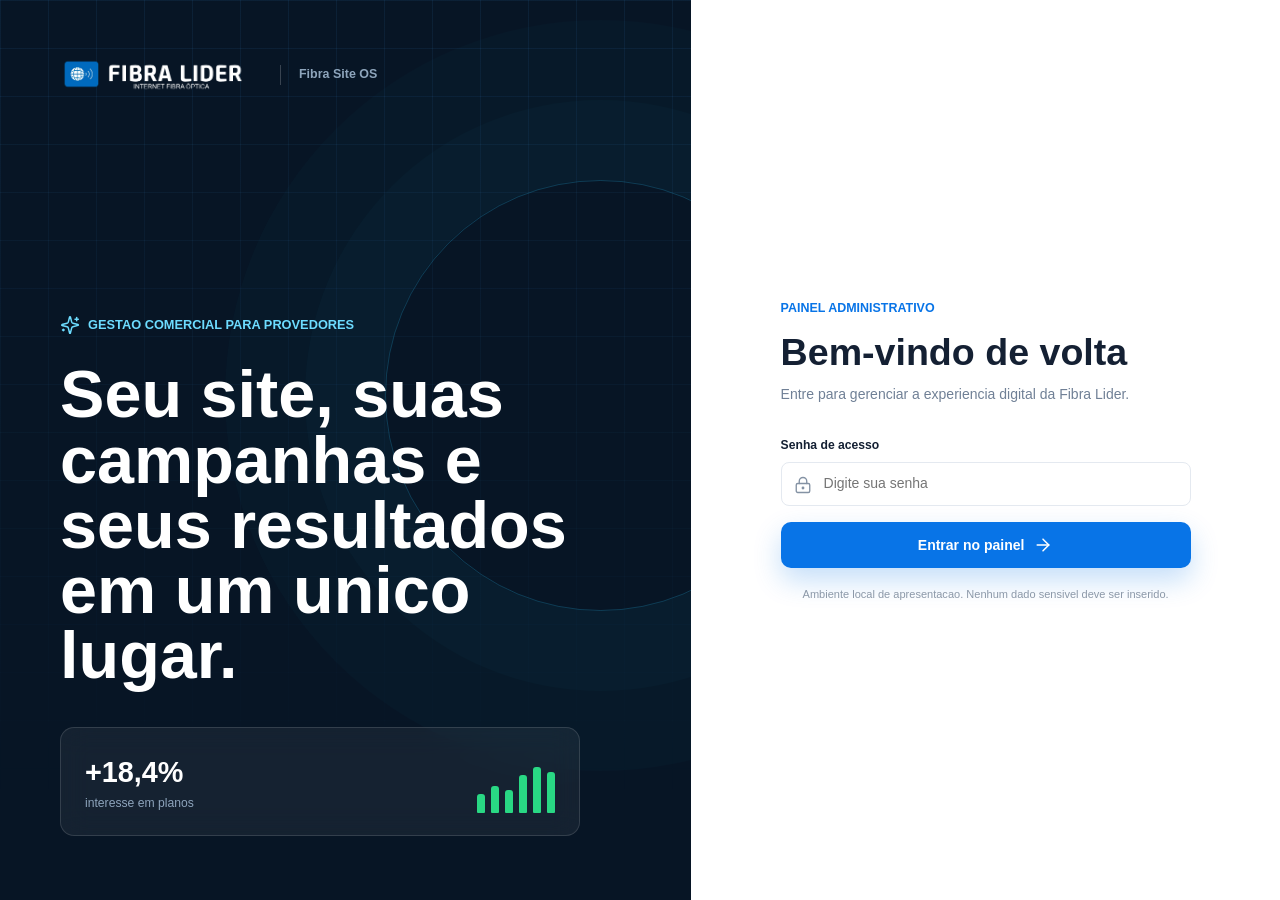
==== commit cf50584f: "fix: preserva home canonica no theme builder" ====
--- a/app/admin.html
+++ b/app/admin.html
@@ -19,6 +19,7 @@
     <script defer src="./assets/js/admin-core.js"></script>
     <script defer src="./assets/js/theme-builder/core.js"></script>
     <script defer src="./assets/js/theme-builder/components.js"></script>
+    <script defer src="./assets/js/theme-builder/canonical-template.js"></script>
     <script defer src="./assets/js/theme-builder/renderer.js"></script>
     <script defer src="./assets/js/theme-builder/editor.js"></script>
     <script defer src="./assets/js/admin.js"></script>
--- a/app/assets/css/styles.css
+++ b/app/assets/css/styles.css
@@ -465,6 +465,7 @@
 .plan-promotion small { color: var(--muted); font-size: .65rem; }
 .plan-old-price { display: block; margin-top: 12px; color: var(--muted); font-size: .72rem; text-decoration: line-through; }
 .plan-card .plan-old-price + .plan-price { margin-top: 1px; }
+.plan-card .plan-old-price[hidden] + .plan-price { margin-top: 22px; }
 .plan-price-after { display: block; margin-top: -4px; color: var(--muted); font-size: .7rem; }
 .plan-cta { border: 0; cursor: pointer; }
 
@@ -9640,6 +9641,18 @@
 :root[data-theme="dark"] .map-style--brand .leaflet-tile-pane,
 :root[data-admin-theme="dark"] .map-style--brand .leaflet-tile-pane { filter: grayscale(.62) brightness(.62) contrast(1.32) saturate(.66) invert(.88) hue-rotate(172deg); }
 .leaflet-overlay-pane path { vector-effect: non-scaling-stroke; }
+.coverage-place-marker { align-items: center; background: transparent; border: 0; display: flex; gap: 7px; overflow: visible; }
+.coverage-place-marker > span { background: var(--marker-color, var(--brand)); border: 3px solid #fff; border-radius: 50% 50% 50% 0; box-shadow: 0 5px 16px rgba(6,17,31,.28); display: block; flex: 0 0 auto; height: 20px; position: relative; transform: rotate(-45deg); width: 20px; }
+.coverage-place-marker > span::after { background: #fff; border-radius: 50%; content: ""; height: 5px; left: 50%; position: absolute; top: 50%; transform: translate(-50%,-50%); width: 5px; }
+.coverage-place-marker > b { background: rgba(6,17,31,.88); border: 1px solid rgba(255,255,255,.16); border-radius: 4px; box-shadow: 0 8px 20px rgba(6,17,31,.2); color: #fff; font-size: .65rem; font-weight: 750; max-width: 150px; opacity: 0; overflow: hidden; padding: 5px 7px; pointer-events: none; text-overflow: ellipsis; transform: translateX(-4px); transition: opacity .16s ease, transform .16s ease; white-space: nowrap; }
+.show-place-labels .coverage-place-marker > b,
+.coverage-place-marker:hover > b { opacity: 1; transform: translateX(0); }
+.coverage-file-row > div > em { align-items: center; color: var(--muted); display: flex; font-size: .65rem; font-style: normal; gap: 5px; margin-top: 6px; }
+.coverage-file-row > div > em.is-complete { color: #16805b; }
+.coverage-file-row > div > em svg { height: 13px; width: 13px; }
+.coverage-file-row [data-action="identify-coverage-file"] svg { height: 16px; width: 16px; }
+.coverage-file-row [data-action="identify-coverage-file"]:disabled svg { animation: coverage-spin 1s linear infinite; }
+@keyframes coverage-spin { to { transform: rotate(360deg); } }
 
 .dashboard-map-block { margin-top: 15px; }
 .dashboard-mini-insight { display: flex; align-items: center; gap: 9px; margin-top: 18px; padding: 10px; border-radius: 7px; background: var(--admin-panel-2); }
--- a/app/assets/css/theme-builder-runtime.css
+++ b/app/assets/css/theme-builder-runtime.css
@@ -11,14 +11,11 @@
 .vb-document *::after { box-sizing: border-box; }
 .vb-document img,
 .vb-document video { display: block; max-width: 100%; }
-.vb-document h1,
-.vb-document h2,
-.vb-document h3,
-.vb-document h4,
-.vb-document p,
-.vb-document figure,
-.vb-document blockquote { margin: 0; }
-.vb-document a { color: inherit; }
+.vb-heading,
+.vb-text,
+.vb-rich-text,
+.vb-image,
+.vb-video { margin: 0; }
 .vb-page { min-height: 100vh; overflow: clip; }
 .vb-section { position: relative; }
 .vb-container,
@@ -97,6 +94,15 @@
 .vb-faq__item p { color: var(--vb-muted); line-height: 1.65; padding: 0 2px 22px; }
 
 .vb-plan-grid { display: grid; gap: 18px; grid-template-columns: repeat(3, minmax(0, 1fr)); }
+.vb-plan-catalog { display: grid; gap: 24px; }
+.vb-plan-filters { display: flex; flex-wrap: wrap; gap: 8px; }
+.vb-plan-filters button { background: var(--vb-surface); border: 1px solid #dbe5ee; color: var(--vb-muted); cursor: pointer; font: inherit; font-size: 13px; font-weight: 700; min-height: 40px; padding: 8px 14px; }
+.vb-plan-filters button.is-active { background: var(--vb-text); border-color: var(--vb-text); color: var(--vb-surface); }
+.vb-coupon-form { align-items: center; background: color-mix(in srgb, var(--vb-primary) 7%, var(--vb-surface)); border: 1px solid color-mix(in srgb, var(--vb-primary) 24%, transparent); display: grid; gap: 10px; grid-template-columns: auto minmax(150px, 280px) auto; justify-content: start; padding: 12px; }
+.vb-coupon-form label { color: var(--vb-text); font-size: 13px; font-weight: 800; }
+.vb-coupon-form input { background: var(--vb-surface); border: 1px solid #cbd7e3; color: var(--vb-text); font: inherit; min-height: 40px; padding: 8px 11px; }
+.vb-coupon-form button { background: var(--vb-text); border: 0; color: var(--vb-surface); cursor: pointer; font: inherit; font-size: 13px; font-weight: 800; min-height: 40px; padding: 8px 15px; }
+.vb-coupon-form.is-applied { border-color: var(--vb-success); }
 .vb-plan-card {
   background: var(--vb-surface); border: 1px solid #dbe5ee; display: flex; flex-direction: column; min-height: 430px; padding: 30px; position: relative; transition: transform .24s ease, box-shadow .24s ease, border-color .24s ease;
 }
@@ -118,6 +124,36 @@
 .vb-product-card h3 { font-size: 17px; margin: 16px 0 8px; }
 .vb-product-card strong { color: var(--vb-primary); display: block; margin-bottom: 16px; }
 .vb-product-card button { min-height: 42px; width: 100%; }
+
+.vb-trust-bar { display: grid; gap: 0; grid-template-columns: repeat(4, minmax(0, 1fr)); }
+.vb-trust-item { align-items: center; border-right: 1px solid rgba(255,255,255,.14); display: flex; gap: 12px; min-width: 0; padding: 5px 22px; }
+.vb-trust-item:first-child { padding-left: 0; }
+.vb-trust-item:last-child { border-right: 0; }
+.vb-trust-item > span { align-items: center; background: rgba(53,229,154,.12); color: var(--vb-secondary); display: inline-flex; flex: 0 0 auto; height: 38px; justify-content: center; width: 38px; }
+.vb-trust-item svg { height: 18px; width: 18px; }
+.vb-trust-item strong,
+.vb-trust-item small { display: block; }
+.vb-trust-item strong { color: #fff; font-size: 13px; }
+.vb-trust-item small { color: #94a9bd; font-size: 11px; margin-top: 3px; }
+
+.vb-app-grid { display: grid; gap: 12px; grid-template-columns: repeat(4, minmax(0, 1fr)); }
+.vb-app-card { align-items: center; background: rgba(255,255,255,.07); border: 1px solid rgba(255,255,255,.13); display: flex; gap: 13px; min-height: 78px; padding: 13px; transition: transform .2s ease, border-color .2s ease, background .2s ease; }
+.vb-app-card:hover { background: rgba(255,255,255,.1); border-color: rgba(32,211,255,.48); transform: translateY(-2px); }
+.vb-app-card__logo { align-items: center; background: #fff; color: #0758b8; display: flex; flex: 0 0 auto; font-size: 12px; font-weight: 900; height: 46px; justify-content: center; width: 46px; }
+.vb-app-card__logo img { height: 34px; object-fit: contain; width: 34px; }
+.vb-app-card strong,
+.vb-app-card small { display: block; }
+.vb-app-card strong { color: #fff; font-size: 14px; }
+.vb-app-card small { color: #9db0c3; font-size: 11px; margin-top: 4px; }
+
+.vb-support-grid { display: grid; gap: 14px; grid-template-columns: repeat(4, minmax(0, 1fr)); }
+.vb-support-card { background: rgba(255,255,255,.07); border: 1px solid rgba(255,255,255,.13); display: flex; flex-direction: column; min-height: 250px; padding: 24px; }
+.vb-support-card > span { align-items: center; background: rgba(32,211,255,.13); color: #58dcff; display: inline-flex; height: 42px; justify-content: center; width: 42px; }
+.vb-support-card > span svg { height: 19px; width: 19px; }
+.vb-support-card h3 { color: #fff; font-size: 19px; margin: 20px 0 9px; }
+.vb-support-card p { color: #9fb2c4; font-size: 14px; line-height: 1.55; }
+.vb-support-card a { align-items: center; color: #fff; display: inline-flex; font-size: 13px; font-weight: 800; gap: 7px; margin-top: auto; padding-top: 20px; text-decoration: none; }
+.vb-support-card a svg { height: 15px; width: 15px; }
 
 .vb-header { background: var(--vb-surface); border-bottom: 1px solid rgba(10, 22, 40, .09); position: relative; z-index: 30; }
 .vb-header.is-sticky { position: sticky; top: 0; }
@@ -166,6 +202,14 @@
 .vb-coverage__map { background: #dce8f2; min-height: 360px; overflow: hidden; position: relative; z-index: 1; }
 .vb-coverage__map .leaflet-tile-pane { filter: saturate(.72) contrast(1.05); }
 .vb-coverage__map.is-map-unavailable::after { content: "Mapa indisponivel neste preview"; inset: 50% auto auto 50%; position: absolute; transform: translate(-50%, -50%); }
+.vb-coverage__map .leaflet-tile-pane { filter: grayscale(.58) saturate(.72) contrast(1.08); }
+.vb-coverage__map .leaflet-control-attribution { background: rgba(255,255,255,.86); font-size: 9px; }
+.coverage-place-marker { align-items: center; background: transparent; border: 0; display: flex; gap: 7px; overflow: visible; }
+.coverage-place-marker > span { background: var(--marker-color, var(--vb-primary)); border: 3px solid #fff; border-radius: 50% 50% 50% 0; box-shadow: 0 5px 16px rgba(6,17,31,.28); display: block; flex: 0 0 auto; height: 20px; position: relative; transform: rotate(-45deg); width: 20px; }
+.coverage-place-marker > span::after { background: #fff; border-radius: 50%; content: ""; height: 5px; left: 50%; position: absolute; top: 50%; transform: translate(-50%,-50%); width: 5px; }
+.coverage-place-marker > b { background: rgba(6,17,31,.88); border: 1px solid rgba(255,255,255,.16); color: #fff; font: 750 10px/1.2 Inter,Arial,sans-serif; max-width: 150px; opacity: 0; overflow: hidden; padding: 5px 7px; pointer-events: none; text-overflow: ellipsis; transform: translateX(-4px); transition: opacity .16s ease, transform .16s ease; white-space: nowrap; }
+.show-place-labels .coverage-place-marker > b,
+.coverage-place-marker:hover > b { opacity: 1; transform: translateX(0); }
 
 .vb-form { width: 100%; }
 .vb-form__fields { display: grid; gap: 14px; }
@@ -185,6 +229,9 @@
   .vb-testimonials,
   .vb-plan-grid { grid-template-columns: repeat(2, minmax(0, 1fr)); }
   .vb-product-grid { grid-template-columns: repeat(2, minmax(0, 1fr)); }
+  .vb-trust-bar,
+  .vb-app-grid,
+  .vb-support-grid { grid-template-columns: repeat(2, minmax(0, 1fr)); }
   .vb-coverage { gap: 32px; grid-template-columns: 1fr; }
   .vb-footer__main { grid-template-columns: 1fr 1fr; }
   .vb-footer__contact { grid-column: 1 / -1; }
@@ -208,6 +255,13 @@
   .vb-testimonials,
   .vb-plan-grid,
   .vb-product-grid { grid-template-columns: 1fr; }
+  .vb-trust-bar,
+  .vb-app-grid,
+  .vb-support-grid { grid-template-columns: 1fr; }
+  .vb-trust-item { border-bottom: 1px solid rgba(255,255,255,.13); border-right: 0; padding: 10px 0; }
+  .vb-coupon-form { grid-template-columns: 1fr; }
+  .vb-coupon-form input,
+  .vb-coupon-form button { width: 100%; }
   .vb-plan-card { min-height: 0; padding: 24px; }
   .vb-coverage__copy h2 { font-size: 32px; }
   .vb-coverage__map { min-height: 360px; }
@@ -234,6 +288,7 @@
 .vb-document.is-editor .vb-editor-node.is-vb-selected::before { background: #0874e7; color: #fff; content: attr(data-vb-label); font: 600 11px/24px Inter,Arial,sans-serif; left: 0; max-width: 220px; overflow: hidden; padding: 0 8px; pointer-events: none; position: absolute; text-overflow: ellipsis; top: 0; white-space: nowrap; z-index: 999; }
 .vb-document.is-editor [contenteditable="true"] { cursor: text; }
 .vb-document.is-editor [contenteditable="true"]:focus { outline: 2px solid #29d884; outline-offset: 3px; }
+.canonical-site-header.is-static { position: relative; }
 .vb-empty-slot { align-items: center; border: 1px dashed #7990a8; color: #64748b; display: flex; font: 600 12px/1.4 Inter,Arial,sans-serif; justify-content: center; min-height: 48px; padding: 12px; width: 100%; }
 .vb-editor-node.is-vb-dragging { opacity: .4; }
 .vb-editor-node.is-vb-drop-before { box-shadow: inset 0 4px 0 #29d884; }
--- a/app/assets/css/theme-builder-editor.css
+++ b/app/assets/css/theme-builder-editor.css
@@ -100,6 +100,16 @@
 .vb-component-library section button svg { height: 15px; width: 15px; }
 .vb-component-library section b { font-size: 11px; line-height: 1.2; }
 .vb-component-library section small { color: var(--vb-editor-muted); font-size: 9px; }
+.vb-insert-context { align-items: flex-start; background: color-mix(in srgb, var(--vb-editor-primary) 8%, var(--vb-editor-panel)); border-bottom: 1px solid var(--vb-editor-line); color: var(--vb-editor-muted); display: flex; font-size: 10px; gap: 8px; line-height: 1.45; padding: 10px 12px; }
+.vb-insert-context svg { color: var(--vb-editor-primary); flex: 0 0 auto; height: 14px; margin-top: 1px; width: 14px; }
+.vb-insert-context strong { color: var(--vb-editor-ink); }
+.vb-quick-start { border-bottom: 1px solid var(--vb-editor-line); padding: 12px; }
+.vb-quick-start h3 { color: var(--vb-editor-muted); font-size: 9px; margin: 0 0 8px; text-transform: uppercase; }
+.vb-quick-start > div { display: grid; gap: 6px; grid-template-columns: repeat(2, minmax(0, 1fr)); }
+.vb-quick-start button { align-items: center; background: color-mix(in srgb, var(--vb-editor-primary) 6%, var(--vb-editor-panel)); border: 1px solid var(--vb-editor-line); color: var(--vb-editor-ink); cursor: pointer; display: flex; font: inherit; font-size: 9px; gap: 7px; min-height: 34px; padding: 7px 8px; text-align: left; }
+.vb-quick-start button:hover { border-color: var(--vb-editor-primary); color: var(--vb-editor-primary); }
+.vb-quick-start button svg { flex: 0 0 auto; height: 13px; width: 13px; }
+.vb-component-library button:disabled { cursor: not-allowed; opacity: .42; }
 
 .vb-layers-help { align-items: center; background: color-mix(in srgb, var(--vb-editor-primary) 8%, transparent); color: var(--vb-editor-muted); display: flex; font-size: 10px; gap: 7px; margin: 10px; padding: 8px; }
 .vb-layers-help svg { color: var(--vb-editor-primary); height: 14px; width: 14px; }
@@ -266,6 +276,27 @@
 .vb-quick-components button:hover { border-color: var(--vb-editor-primary); color: var(--vb-editor-primary); }
 .vb-quick-components svg { flex: 0 0 auto; height: 13px; width: 13px; }
 .vb-quick-components span { overflow: hidden; text-overflow: ellipsis; white-space: nowrap; }
+.vb-slot-manager > header { align-items: center; display: flex; justify-content: space-between; margin-bottom: 10px; }
+.vb-slot-manager > header h3 { margin: 0; }
+.vb-slot-manager > header small { color: var(--vb-editor-muted); display: block; font-size: 9px; margin-top: 3px; }
+.vb-slot-manager > header > button { align-items: center; background: var(--vb-editor-primary); border: 0; color: #fff; cursor: pointer; display: inline-flex; height: 30px; justify-content: center; width: 30px; }
+.vb-slot-manager > header svg { height: 14px; width: 14px; }
+.vb-slot-manager > div { display: grid; gap: 7px; }
+.vb-slot-manager article { align-items: center; border: 1px solid var(--vb-editor-line); display: grid; grid-template-columns: minmax(0, 1fr) auto; min-width: 0; }
+.vb-slot-item-main { align-items: center; background: transparent; border: 0; color: var(--vb-editor-ink); cursor: pointer; display: grid; gap: 8px; grid-template-columns: 38px minmax(0, 1fr); min-width: 0; padding: 6px; text-align: left; }
+.vb-slot-item-main > img,
+.vb-slot-item-main > span { align-items: center; background: var(--vb-editor-bg); display: flex; height: 32px; justify-content: center; object-fit: cover; width: 38px; }
+.vb-slot-item-main svg { height: 14px; width: 14px; }
+.vb-slot-item-main div { min-width: 0; }
+.vb-slot-item-main strong,
+.vb-slot-item-main small { display: block; overflow: hidden; text-overflow: ellipsis; white-space: nowrap; }
+.vb-slot-item-main strong { font-size: 10px; }
+.vb-slot-item-main small { color: var(--vb-editor-muted); font-size: 8px; margin-top: 2px; }
+.vb-slot-item-actions { border-left: 1px solid var(--vb-editor-line); display: grid; grid-template-columns: repeat(2, 27px); }
+.vb-slot-item-actions button { align-items: center; background: transparent; border: 0; color: var(--vb-editor-muted); cursor: pointer; display: flex; height: 27px; justify-content: center; }
+.vb-slot-item-actions button:hover:not(:disabled) { background: var(--vb-editor-bg); color: var(--vb-editor-primary); }
+.vb-slot-item-actions button:disabled { opacity: .24; }
+.vb-slot-item-actions svg { height: 12px; width: 12px; }
 
 .vb-studio__status { align-items: center; background: var(--vb-editor-panel); border-top: 1px solid var(--vb-editor-line); color: var(--vb-editor-muted); display: flex; font-size: 9px; gap: 18px; min-width: 0; padding: 0 12px; }
 .vb-studio__status span,
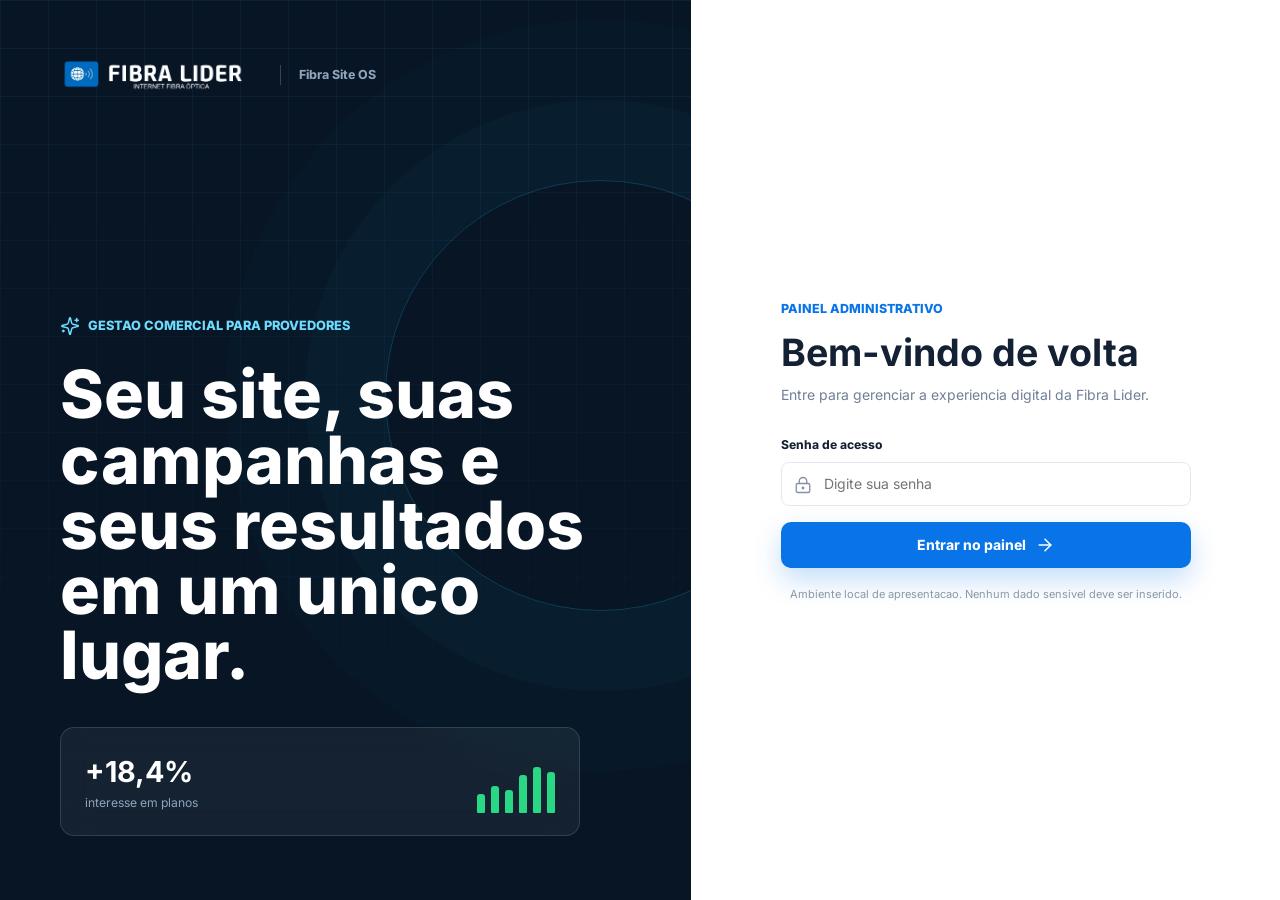
==== commit 9c11fab5: "feat: adiciona catalogo visual e templates premium" ====
--- a/app/admin.html
+++ b/app/admin.html
@@ -8,8 +8,10 @@
     <title>Fibra Site OS | Painel</title>
     <link rel="icon" href="./assets/img/fibra-lider-icon.png">
     <link rel="stylesheet" href="./assets/vendor/leaflet.css">
+    <link rel="stylesheet" href="./assets/css/fonts.css">
     <link rel="stylesheet" href="./assets/css/styles.css">
     <link rel="stylesheet" href="./assets/css/theme-builder-runtime.css">
+    <link rel="stylesheet" href="./assets/css/theme-builder-templates.css">
     <link rel="stylesheet" href="./assets/css/theme-builder-editor.css">
     <script defer src="./assets/vendor/lucide.min.js"></script>
     <script defer src="./assets/vendor/leaflet.js"></script>
@@ -18,8 +20,10 @@
     <script defer src="./assets/js/coverage-core.js"></script>
     <script defer src="./assets/js/admin-core.js"></script>
     <script defer src="./assets/js/theme-builder/core.js"></script>
+    <script defer src="./assets/js/theme-builder/design-catalog.js"></script>
     <script defer src="./assets/js/theme-builder/components.js"></script>
     <script defer src="./assets/js/theme-builder/canonical-template.js"></script>
+    <script defer src="./assets/js/theme-builder/templates.js"></script>
     <script defer src="./assets/js/theme-builder/renderer.js"></script>
     <script defer src="./assets/js/theme-builder/editor.js"></script>
     <script defer src="./assets/js/admin.js"></script>
@@ -77,7 +81,7 @@
           <div class="nav-group" data-nav-group="experience">
             <button class="nav-group__toggle" type="button" data-nav-group-toggle="experience" aria-expanded="true"><span>Experiencia do site</span><i data-lucide="chevron-down"></i></button>
             <div class="nav-group__items">
-              <button data-panel="builder"><i data-lucide="panels-top-left"></i><b>Site Studio</b></button>
+              <button class="admin-studio-launch" type="button" data-open-studio><i data-lucide="panels-top-left"></i><b>Editor de tema</b><em>Abrir</em></button>
               <button data-panel="pages"><i data-lucide="files"></i><b>Paginas</b></button>
               <button data-panel="media"><i data-lucide="images"></i><b>Midia</b></button>
             </div>
--- a/app/assets/css/fonts.css
+++ b/app/assets/css/fonts.css
@@ -0,0 +1,31 @@
+@font-face {
+  font-family: "Inter";
+  font-style: normal;
+  font-weight: 100 900;
+  font-display: swap;
+  src: url("../fonts/inter-variable.woff2") format("woff2-variations");
+}
+
+@font-face {
+  font-family: "Manrope";
+  font-style: normal;
+  font-weight: 200 800;
+  font-display: swap;
+  src: url("../fonts/manrope-variable.woff2") format("woff2-variations");
+}
+
+@font-face {
+  font-family: "Sora";
+  font-style: normal;
+  font-weight: 100 800;
+  font-display: swap;
+  src: url("../fonts/sora-variable.woff2") format("woff2-variations");
+}
+
+@font-face {
+  font-family: "Lora";
+  font-style: normal;
+  font-weight: 400 700;
+  font-display: swap;
+  src: url("../fonts/lora-variable.woff2") format("woff2-variations");
+}
--- a/app/assets/css/styles.css
+++ b/app/assets/css/styles.css
@@ -3880,6 +3880,31 @@
   font-style: normal;
 }
 
+.nav-group .admin-studio-launch {
+  min-height: 48px;
+  margin: 3px 0 5px;
+  border: 1px solid rgba(45, 211, 139, 0.42);
+  background: #0d7354;
+  color: #fff;
+  box-shadow: 0 8px 22px rgba(0, 63, 47, 0.24);
+}
+
+.nav-group .admin-studio-launch:hover {
+  border-color: rgba(111, 255, 195, 0.72);
+  background: #0b805d;
+}
+
+.nav-group .admin-studio-launch svg { color: #85f1c7; }
+.nav-group .admin-studio-launch b { font-weight: 800; }
+
+.nav-group .admin-studio-launch em {
+  min-width: 40px;
+  padding: 0 7px;
+  background: rgba(255, 255, 255, 0.14);
+  color: #dffff2;
+  text-transform: uppercase;
+}
+
 .sidebar-footer {
   margin-top: auto;
   padding: 12px;
--- a/app/assets/css/theme-builder-runtime.css
+++ b/app/assets/css/theme-builder-runtime.css
@@ -294,3 +294,4 @@
 .vb-editor-node.is-vb-drop-before { box-shadow: inset 0 4px 0 #29d884; }
 .vb-editor-node.is-vb-drop-after { box-shadow: inset 0 -4px 0 #29d884; }
 .vb-editor-node.is-vb-drop-inside { outline: 3px solid #29d884 !important; outline-offset: -3px; }
+.vb-editor-node.is-vb-drop-invalid { outline: 3px solid #d23f48 !important; outline-offset: -3px; }
--- a/app/assets/css/theme-builder-templates.css
+++ b/app/assets/css/theme-builder-templates.css
@@ -0,0 +1,374 @@
+.vb-document[data-vb-template] {
+  font-family: var(--vb-font-body);
+}
+
+.vb-document[data-vb-template] h1,
+.vb-document[data-vb-template] h2,
+.vb-document[data-vb-template] h3,
+.vb-document[data-vb-template] .plan-card__top strong,
+.vb-document[data-vb-template] .plan-price {
+  font-family: var(--vb-font-heading);
+  letter-spacing: 0;
+}
+
+/* Aurora Regional: claro, editorial e orientado a confianca. */
+.vb-document[data-vb-template="provider-aurora"] {
+  --line: rgba(7, 24, 39, 0.1);
+  --line-strong: rgba(7, 24, 39, 0.2);
+  --ink-2: color-mix(in srgb, var(--ink) 88%, #31506a);
+  --soft-blue: color-mix(in srgb, var(--brand) 9%, #fff);
+  --soft-green: color-mix(in srgb, var(--accent) 12%, #fff);
+}
+
+.vb-document[data-vb-template="provider-aurora"] .site-header {
+  border-bottom-color: rgba(7, 24, 39, 0.08);
+  background: color-mix(in srgb, var(--panel) 96%, transparent);
+}
+
+.vb-document[data-vb-template="provider-aurora"] .service-strip {
+  background: var(--brand);
+  color: #fff;
+}
+
+.vb-document[data-vb-template="provider-aurora"] .hero-slider {
+  height: min(760px, calc(100svh - 112px));
+  min-height: 640px;
+  background: var(--panel);
+  color: var(--ink);
+}
+
+.vb-document[data-vb-template="provider-aurora"] .hero-slide picture {
+  position: absolute;
+  inset: 0 0 0 46%;
+  overflow: hidden;
+  border-radius: 0 0 0 64px;
+}
+
+.vb-document[data-vb-template="provider-aurora"] .hero-slide__image {
+  position: absolute;
+  inset: 0;
+}
+
+.vb-document[data-vb-template="provider-aurora"] .hero-slide__shade {
+  background: linear-gradient(90deg, var(--panel) 0%, var(--panel) 42%, color-mix(in srgb, var(--panel) 68%, transparent) 55%, transparent 78%);
+}
+
+.vb-document[data-vb-template="provider-aurora"] .hero-copy {
+  width: min(620px, 50%);
+  padding-bottom: 18px;
+}
+
+.vb-document[data-vb-template="provider-aurora"] .hero-eyebrow {
+  color: var(--brand);
+}
+
+.vb-document[data-vb-template="provider-aurora"] .hero-copy h1 {
+  color: var(--ink);
+  font-size: clamp(3rem, 5.2vw, 5.3rem);
+  line-height: 0.98;
+}
+
+.vb-document[data-vb-template="provider-aurora"] .hero-copy > p,
+.vb-document[data-vb-template="provider-aurora"] .hero-proof {
+  color: var(--muted);
+}
+
+.vb-document[data-vb-template="provider-aurora"] .hero-actions .button--glass {
+  border-color: var(--line-strong);
+  background: var(--panel);
+  color: var(--ink);
+}
+
+.vb-document[data-vb-template="provider-aurora"] .hero-plan-chip {
+  right: 4%;
+  bottom: 82px;
+  border-color: rgba(255, 255, 255, 0.32);
+  background: rgba(5, 20, 35, 0.84);
+  color: #fff;
+}
+
+.vb-document[data-vb-template="provider-aurora"] .hero-dots .hero-dot {
+  background: rgba(7, 24, 39, 0.22);
+}
+
+.vb-document[data-vb-template="provider-aurora"] .hero-dots .hero-dot.is-active {
+  background: var(--brand);
+}
+
+.vb-document[data-vb-template="provider-aurora"] .proof-band {
+  position: relative;
+  z-index: 6;
+  margin: -1px auto 0;
+}
+
+.vb-document[data-vb-template="provider-aurora"] .plans-section,
+.vb-document[data-vb-template="provider-aurora"] .benefits-section,
+.vb-document[data-vb-template="provider-aurora"] .business-section,
+.vb-document[data-vb-template="provider-aurora"] .faq-section {
+  background: var(--panel);
+}
+
+.vb-document[data-vb-template="provider-aurora"] .coverage-section,
+.vb-document[data-vb-template="provider-aurora"] .testimonials-section {
+  background: var(--surface);
+}
+
+.vb-document[data-vb-template="provider-aurora"] .plan-card {
+  border-radius: var(--radius);
+  box-shadow: 0 12px 34px rgba(7, 24, 39, 0.07);
+}
+
+.vb-document[data-vb-template="provider-aurora"] .plan-card--featured {
+  box-shadow: 0 18px 44px rgba(var(--brand-rgb), 0.16);
+}
+
+.vb-document[data-vb-template="provider-aurora"] .coverage-layout {
+  grid-template-columns: minmax(370px, 0.75fr) minmax(520px, 1.25fr);
+}
+
+.vb-document[data-vb-template="provider-aurora"] .coverage-map,
+.vb-document[data-vb-template="provider-aurora"] .business-visual {
+  border-radius: 18px;
+}
+
+.vb-document[data-vb-template="provider-aurora"] .entertainment-section,
+.vb-document[data-vb-template="provider-aurora"] .support-section,
+.vb-document[data-vb-template="provider-aurora"] .final-cta,
+.vb-document[data-vb-template="provider-aurora"] .site-footer {
+  background: #071827;
+}
+
+.vb-document[data-vb-template="provider-aurora"] .final-cta {
+  border-top: 1px solid rgba(255, 255, 255, 0.12);
+}
+
+/* Nexus Performance: escuro, tecnico e focado em velocidade. */
+.vb-document[data-vb-template="provider-nexus"] {
+  --line: rgba(255, 255, 255, 0.11);
+  --line-strong: rgba(255, 255, 255, 0.2);
+  --ink-2: #d7e5f2;
+  --soft-blue: color-mix(in srgb, var(--brand) 17%, var(--panel));
+  --soft-green: color-mix(in srgb, var(--accent) 15%, var(--panel));
+  background: var(--surface);
+  color: var(--ink);
+}
+
+.vb-document[data-vb-template="provider-nexus"] .site-header {
+  border-bottom-color: var(--line);
+  background: rgba(6, 13, 22, 0.92);
+}
+
+.vb-document[data-vb-template="provider-nexus"] .service-strip {
+  display: none;
+}
+
+.vb-document[data-vb-template="provider-nexus"] .nav-shell {
+  min-height: 84px;
+}
+
+.vb-document[data-vb-template="provider-nexus"] .site-nav a,
+.vb-document[data-vb-template="provider-nexus"] .theme-toggle,
+.vb-document[data-vb-template="provider-nexus"] .mobile-menu-toggle {
+  color: var(--ink);
+}
+
+.vb-document[data-vb-template="provider-nexus"] .hero-slider {
+  height: min(820px, calc(100svh - 84px));
+  min-height: 680px;
+  border-bottom: 1px solid var(--line);
+  background: #050b13;
+}
+
+.vb-document[data-vb-template="provider-nexus"] .hero-slide__image {
+  opacity: 0.48;
+  filter: saturate(0.78) contrast(1.08);
+}
+
+.vb-document[data-vb-template="provider-nexus"] .hero-slide__shade {
+  background: linear-gradient(90deg, rgba(4, 10, 18, 0.94), rgba(4, 10, 18, 0.42) 54%, rgba(4, 10, 18, 0.82)), linear-gradient(0deg, #050b13 0%, transparent 42%);
+}
+
+.vb-document[data-vb-template="provider-nexus"] .hero-slide__content {
+  justify-content: center;
+  text-align: center;
+}
+
+.vb-document[data-vb-template="provider-nexus"] .hero-copy {
+  width: min(850px, 78%);
+  padding-bottom: 36px;
+}
+
+.vb-document[data-vb-template="provider-nexus"] .hero-eyebrow {
+  color: var(--accent);
+}
+
+.vb-document[data-vb-template="provider-nexus"] .hero-copy h1 {
+  max-width: 900px;
+  margin-inline: auto;
+  font-size: clamp(3.4rem, 6.5vw, 6.7rem);
+}
+
+.vb-document[data-vb-template="provider-nexus"] .hero-copy > p {
+  margin-inline: auto;
+  color: #bad0e2;
+}
+
+.vb-document[data-vb-template="provider-nexus"] .hero-actions,
+.vb-document[data-vb-template="provider-nexus"] .hero-proof {
+  justify-content: center;
+}
+
+.vb-document[data-vb-template="provider-nexus"] .hero-plan-chip {
+  right: 3%;
+  bottom: 74px;
+  border-color: rgba(255, 255, 255, 0.16);
+  border-radius: 8px;
+  background: rgba(7, 19, 31, 0.88);
+}
+
+.vb-document[data-vb-template="provider-nexus"] .proof-band,
+.vb-document[data-vb-template="provider-nexus"] .plans-section,
+.vb-document[data-vb-template="provider-nexus"] .benefits-section,
+.vb-document[data-vb-template="provider-nexus"] .business-section,
+.vb-document[data-vb-template="provider-nexus"] .coverage-section,
+.vb-document[data-vb-template="provider-nexus"] .testimonials-section,
+.vb-document[data-vb-template="provider-nexus"] .faq-section {
+  border-color: var(--line);
+  background: var(--surface);
+}
+
+.vb-document[data-vb-template="provider-nexus"] .proof-item,
+.vb-document[data-vb-template="provider-nexus"] .benefit-list,
+.vb-document[data-vb-template="provider-nexus"] .benefit-row,
+.vb-document[data-vb-template="provider-nexus"] .faq-item,
+.vb-document[data-vb-template="provider-nexus"] .faq-item:first-child {
+  border-color: var(--line);
+}
+
+.vb-document[data-vb-template="provider-nexus"] .proof-icon,
+.vb-document[data-vb-template="provider-nexus"] .benefit-icon {
+  border: 1px solid rgba(var(--brand-rgb), 0.3);
+  background: rgba(var(--brand-rgb), 0.12);
+}
+
+.vb-document[data-vb-template="provider-nexus"] .plan-card,
+.vb-document[data-vb-template="provider-nexus"] .testimonial {
+  border-color: var(--line);
+  border-radius: 8px;
+  background: var(--panel);
+  box-shadow: none;
+}
+
+.vb-document[data-vb-template="provider-nexus"] .plan-card:hover {
+  border-color: var(--brand);
+  box-shadow: 0 18px 48px rgba(0, 0, 0, 0.24);
+}
+
+.vb-document[data-vb-template="provider-nexus"] .plan-card__top em {
+  background: rgba(49, 221, 160, 0.13);
+  color: var(--accent);
+}
+
+.vb-document[data-vb-template="provider-nexus"] .plan-card ul,
+.vb-document[data-vb-template="provider-nexus"] .check-list {
+  border-color: var(--line);
+}
+
+.vb-document[data-vb-template="provider-nexus"] .filter-tab,
+.vb-document[data-vb-template="provider-nexus"] .coupon-activation,
+.vb-document[data-vb-template="provider-nexus"] .coverage-form input,
+.vb-document[data-vb-template="provider-nexus"] .coverage-form select {
+  border-color: var(--line);
+  background: var(--panel);
+  color: var(--ink);
+}
+
+.vb-document[data-vb-template="provider-nexus"] .entertainment-section,
+.vb-document[data-vb-template="provider-nexus"] .support-section,
+.vb-document[data-vb-template="provider-nexus"] .site-footer {
+  background: #03080e;
+}
+
+.vb-document[data-vb-template="provider-nexus"] .entertainment-section {
+  border-block: 1px solid var(--line);
+}
+
+.vb-document[data-vb-template="provider-nexus"] .business-visual,
+.vb-document[data-vb-template="provider-nexus"] .coverage-map {
+  border-radius: 8px;
+  box-shadow: 0 22px 70px rgba(0, 0, 0, 0.28);
+}
+
+.vb-document[data-vb-template="provider-nexus"] .final-cta {
+  border-block: 1px solid rgba(var(--brand-rgb), 0.35);
+  background: color-mix(in srgb, var(--brand) 16%, #050b13);
+}
+
+.vb-document[data-vb-template="provider-nexus"] .faq-item > button,
+.vb-document[data-vb-template="provider-nexus"] .plan-price,
+.vb-document[data-vb-template="provider-nexus"] .plan-card li,
+.vb-document[data-vb-template="provider-nexus"] .check-list li {
+  color: var(--ink);
+}
+
+@media (max-width: 900px) {
+  .vb-document[data-vb-template="provider-aurora"] .hero-slider,
+  .vb-document[data-vb-template="provider-nexus"] .hero-slider {
+    min-height: 670px;
+  }
+
+  .vb-document[data-vb-template="provider-aurora"] .hero-slide picture {
+    inset: 0;
+    border-radius: 0;
+  }
+
+  .vb-document[data-vb-template="provider-aurora"] .hero-slide__shade {
+    background: linear-gradient(90deg, rgba(3, 15, 28, 0.88), rgba(3, 15, 28, 0.38)), linear-gradient(0deg, rgba(3, 15, 28, 0.7), transparent 55%);
+  }
+
+  .vb-document[data-vb-template="provider-aurora"] .hero-copy,
+  .vb-document[data-vb-template="provider-nexus"] .hero-copy {
+    width: min(700px, 86%);
+  }
+
+  .vb-document[data-vb-template="provider-aurora"] .hero-copy h1,
+  .vb-document[data-vb-template="provider-aurora"] .hero-copy > p,
+  .vb-document[data-vb-template="provider-aurora"] .hero-proof {
+    color: #fff;
+  }
+
+  .vb-document[data-vb-template="provider-aurora"] .hero-eyebrow {
+    color: #7ce3ff;
+  }
+
+  .vb-document[data-vb-template="provider-aurora"] .coverage-layout {
+    grid-template-columns: 1fr;
+  }
+}
+
+@media (max-width: 767px) {
+  .vb-document[data-vb-template="provider-aurora"] .hero-slider,
+  .vb-document[data-vb-template="provider-nexus"] .hero-slider {
+    min-height: 720px;
+  }
+
+  .vb-document[data-vb-template="provider-nexus"] .hero-slide__content {
+    align-items: flex-start;
+    padding-top: 88px;
+    text-align: left;
+  }
+
+  .vb-document[data-vb-template="provider-nexus"] .hero-copy {
+    width: 100%;
+  }
+
+  .vb-document[data-vb-template="provider-nexus"] .hero-actions,
+  .vb-document[data-vb-template="provider-nexus"] .hero-proof {
+    justify-content: flex-start;
+  }
+
+  .vb-document[data-vb-template="provider-aurora"] .hero-plan-chip,
+  .vb-document[data-vb-template="provider-nexus"] .hero-plan-chip {
+    display: none;
+  }
+}
--- a/app/assets/css/theme-builder-editor.css
+++ b/app/assets/css/theme-builder-editor.css
@@ -16,7 +16,8 @@
   overflow: hidden;
 }
 .admin-body[data-admin-theme="dark"] .vb-studio,
-.admin-body.dark-mode .vb-studio {
+.admin-body.dark-mode .vb-studio,
+html[data-admin-theme="dark"] .theme-studio-body .vb-studio {
   --vb-editor-bg: #0d1724;
   --vb-editor-panel: #111d2b;
   --vb-editor-line: #263548;
@@ -70,6 +71,8 @@
 .vb-toolbar-button span { font-size: 12px; font-weight: 750; }
 .vb-toolbar-button--primary { background: var(--vb-editor-primary) !important; border-color: var(--vb-editor-primary) !important; color: #fff !important; }
 
+.vb-mobile-workspace { display: none; }
+
 .vb-studio__workspace { display: grid; grid-template-columns: 304px minmax(420px, 1fr) 330px; min-height: 0; }
 .vb-studio__left { background: var(--vb-editor-panel); border-right: 1px solid var(--vb-editor-line); display: grid; grid-template-columns: 48px minmax(0, 1fr); min-height: 0; position: relative; z-index: 10; }
 .vb-side-tabs { background: color-mix(in srgb, var(--vb-editor-panel) 88%, var(--vb-editor-bg)); border-right: 1px solid var(--vb-editor-line); display: flex; flex-direction: column; gap: 4px; padding: 8px 5px; }
@@ -96,6 +99,7 @@
 .vb-component-library section > div { display: grid; gap: 7px; grid-template-columns: repeat(2, minmax(0, 1fr)); }
 .vb-component-library section button { align-items: center; background: transparent; border: 1px solid var(--vb-editor-line); cursor: grab; display: grid; gap: 5px; justify-items: start; min-height: 86px; padding: 11px; text-align: left; }
 .vb-component-library section button:hover { border-color: var(--vb-editor-primary); box-shadow: inset 0 -2px 0 var(--vb-editor-primary); }
+.vb-component-library section button.is-dragging { border-color: #29d884; box-shadow: inset 0 0 0 2px #29d884; opacity: .72; }
 .vb-component-library section button > span { align-items: center; background: color-mix(in srgb, var(--vb-editor-primary) 10%, transparent); color: var(--vb-editor-primary); display: inline-flex; height: 27px; justify-content: center; width: 27px; }
 .vb-component-library section button svg { height: 15px; width: 15px; }
 .vb-component-library section b { font-size: 11px; line-height: 1.2; }
@@ -108,6 +112,8 @@
 .vb-quick-start > div { display: grid; gap: 6px; grid-template-columns: repeat(2, minmax(0, 1fr)); }
 .vb-quick-start button { align-items: center; background: color-mix(in srgb, var(--vb-editor-primary) 6%, var(--vb-editor-panel)); border: 1px solid var(--vb-editor-line); color: var(--vb-editor-ink); cursor: pointer; display: flex; font: inherit; font-size: 9px; gap: 7px; min-height: 34px; padding: 7px 8px; text-align: left; }
 .vb-quick-start button:hover { border-color: var(--vb-editor-primary); color: var(--vb-editor-primary); }
+.vb-quick-start button[draggable="true"] { cursor: grab; }
+.vb-quick-start button.is-dragging { border-color: #29d884; box-shadow: inset 0 0 0 2px #29d884; opacity: .72; }
 .vb-quick-start button svg { flex: 0 0 auto; height: 13px; width: 13px; }
 .vb-component-library button:disabled { cursor: not-allowed; opacity: .42; }
 
@@ -168,6 +174,68 @@
 .vb-empty-panel p { font-size: 10px; line-height: 1.5; margin: 0; }
 .vb-global-groups section { border-bottom: 1px solid var(--vb-editor-line); padding: 15px 12px; }
 
+.vb-template-intro { align-items: flex-start; background: color-mix(in srgb, var(--vb-editor-primary) 8%, var(--vb-editor-panel)); border-bottom: 1px solid var(--vb-editor-line); display: flex; gap: 9px; padding: 12px; }
+.vb-template-intro > svg { color: var(--vb-editor-primary); flex: 0 0 auto; height: 16px; margin-top: 1px; width: 16px; }
+.vb-template-intro > div { display: grid; gap: 3px; }
+.vb-template-intro strong { font-size: 10px; }
+.vb-template-intro span { color: var(--vb-editor-muted); font-size: 9px; line-height: 1.45; }
+.vb-template-list { display: grid; gap: 11px; padding: 12px; }
+.vb-template-card { background: var(--vb-editor-panel); border: 1px solid var(--vb-editor-line); overflow: hidden; position: relative; }
+.vb-template-card.is-active { border-color: var(--vb-editor-primary); box-shadow: inset 0 0 0 1px var(--vb-editor-primary); }
+.vb-template-preview { --preview-bg: #f4f8fb; --preview-ink: #122033; --preview-accent: #0874e7; background: var(--preview-bg); height: 116px; overflow: hidden; padding: 8px; position: relative; }
+.vb-template-preview__nav { background: color-mix(in srgb, var(--preview-ink) 11%, transparent); height: 5px; width: 42%; }
+.vb-template-preview__hero { display: grid; gap: 5px; margin-top: 16px; width: 57%; }
+.vb-template-preview__hero i { background: var(--preview-accent); height: 3px; width: 34%; }
+.vb-template-preview__hero span { background: var(--preview-ink); display: block; height: 7px; opacity: .88; width: 96%; }
+.vb-template-preview__hero span + span { opacity: .35; width: 72%; }
+.vb-template-preview__hero b { background: var(--preview-accent); display: block; height: 12px; margin-top: 3px; width: 40%; }
+.vb-template-preview__grid { bottom: 8px; display: grid; gap: 4px; grid-template-columns: repeat(3, 1fr); left: 8px; position: absolute; right: 8px; }
+.vb-template-preview__grid i { background: color-mix(in srgb, var(--preview-ink) 12%, transparent); height: 18px; }
+.vb-template-preview[data-template-preview="provider-classic"] { --preview-bg: #eaf4fb; --preview-ink: #071827; --preview-accent: #0874e7; }
+.vb-template-preview[data-template-preview="provider-classic"]::after { background: #29d884; content: ""; height: 52px; position: absolute; right: 12px; top: 22px; transform: skew(-7deg); width: 31%; }
+.vb-template-preview[data-template-preview="provider-aurora"] { --preview-bg: #f8fbfd; --preview-ink: #071827; --preview-accent: #0874e7; }
+.vb-template-preview[data-template-preview="provider-aurora"]::after { background: linear-gradient(135deg, #c6e6ff, #29d884); content: ""; height: 58px; position: absolute; right: 8px; top: 15px; width: 36%; }
+.vb-template-preview[data-template-preview="provider-nexus"] { --preview-bg: #060d16; --preview-ink: #f3f8fc; --preview-accent: #31dda0; }
+.vb-template-preview[data-template-preview="provider-nexus"] .vb-template-preview__hero { margin-inline: auto; text-align: center; width: 74%; }
+.vb-template-preview[data-template-preview="provider-nexus"] .vb-template-preview__hero i,
+.vb-template-preview[data-template-preview="provider-nexus"] .vb-template-preview__hero b { margin-inline: auto; }
+.vb-template-card__body { display: grid; gap: 9px; padding: 11px; }
+.vb-template-card__body > div:first-child { min-width: 0; }
+.vb-template-card__body > div:first-child > span { color: var(--vb-editor-primary); font-size: 8px; font-weight: 800; text-transform: uppercase; }
+.vb-template-card__body h3 { font-size: 13px; margin: 2px 0 0; }
+.vb-template-card__body > em { align-items: center; color: #16805b; display: flex; font-size: 9px; font-style: normal; font-weight: 750; gap: 4px; position: absolute; right: 11px; top: 127px; }
+.vb-template-card__body > em svg { height: 12px; width: 12px; }
+.vb-template-card__body > p { color: var(--vb-editor-muted); font-size: 9px; line-height: 1.5; margin: 0; }
+.vb-template-meta { align-items: center; border-block: 1px solid var(--vb-editor-line); display: grid; gap: 7px; grid-template-columns: 29px minmax(0, 1fr) auto; padding-block: 8px; }
+.vb-template-meta > span { align-items: center; background: var(--vb-editor-bg); display: flex; font-size: 11px; font-weight: 750; height: 25px; justify-content: center; }
+.vb-template-meta small { color: var(--vb-editor-muted); font-size: 8px; overflow: hidden; text-overflow: ellipsis; white-space: nowrap; }
+.vb-template-meta > div { display: flex; }
+.vb-template-meta i { border: 1px solid rgba(0,0,0,.08); display: block; height: 15px; margin-left: -3px; width: 15px; }
+.vb-template-card__body > button { align-items: center; background: var(--vb-editor-primary); border: 1px solid var(--vb-editor-primary); color: #fff; cursor: pointer; display: flex; font-size: 10px; font-weight: 750; gap: 6px; justify-content: center; min-height: 34px; }
+.vb-template-card__body > button:disabled { background: color-mix(in srgb, var(--vb-editor-bg) 65%, var(--vb-editor-panel)); border-color: var(--vb-editor-line); color: var(--vb-editor-muted); cursor: default; }
+.vb-template-card__body > button svg { height: 13px; width: 13px; }
+
+.vb-font-library { padding: 15px 12px !important; }
+.vb-font-library > header { align-items: center; display: flex; justify-content: space-between; margin-bottom: 10px; }
+.vb-font-library > header > div { display: grid; gap: 3px; }
+.vb-font-library > header h3 { margin: 0; }
+.vb-font-library > header span { color: var(--vb-editor-muted); font-size: 8px; }
+.vb-font-current { align-items: center; background: color-mix(in srgb, var(--vb-editor-primary) 10%, transparent); color: var(--vb-editor-primary) !important; display: flex; font-size: 15px !important; font-weight: 700; height: 32px; justify-content: center; width: 32px; }
+.vb-font-library > div { display: grid; gap: 6px; }
+.vb-font-library button { background: transparent; border: 1px solid var(--vb-editor-line); color: var(--vb-editor-ink); cursor: pointer; display: grid; gap: 2px; grid-template-columns: minmax(0, 1fr) auto; padding: 9px; text-align: left; }
+.vb-font-library button:hover,
+.vb-font-library button.is-active { border-color: var(--vb-editor-primary); box-shadow: inset 3px 0 0 var(--vb-editor-primary); }
+.vb-font-library button strong { font-size: 11px; }
+.vb-font-library button span { color: var(--vb-editor-muted); font-size: 9px; grid-column: 1; }
+.vb-font-library button small { align-self: center; color: var(--vb-editor-muted); font-family: Inter, Arial, sans-serif; font-size: 7px; grid-column: 2; grid-row: 1 / 3; text-transform: uppercase; }
+
+.vb-canvas-context { align-items: center; display: flex; gap: 7px; min-width: 0; }
+.vb-canvas-context > svg { color: var(--vb-editor-primary); flex: 0 0 auto; }
+.vb-canvas-context > div { align-items: center; display: flex; min-width: 0; }
+.vb-canvas-context > div span { color: var(--vb-editor-muted); max-width: 115px; overflow: hidden; text-overflow: ellipsis; white-space: nowrap; }
+.vb-canvas-context > div span:last-child { color: var(--vb-editor-ink); font-weight: 750; }
+.vb-canvas-context > div svg { flex: 0 0 auto; margin-inline: 4px; }
+
 .vb-studio__canvas { background: var(--vb-editor-bg); display: grid; grid-template-rows: 38px minmax(0, 1fr); min-height: 0; min-width: 0; overflow: hidden; }
 .vb-canvas-top { align-items: center; background: color-mix(in srgb, var(--vb-editor-panel) 88%, transparent); border-bottom: 1px solid var(--vb-editor-line); color: var(--vb-editor-muted); display: flex; font-size: 10px; justify-content: space-between; padding: 0 10px; }
 .vb-canvas-top > span { align-items: center; display: flex; gap: 6px; }
@@ -178,7 +246,14 @@
 .vb-canvas-stage { align-items: flex-start; display: flex; justify-content: center; min-height: 0; overflow: auto; padding: 26px; scrollbar-color: #aab8c6 transparent; scrollbar-width: thin; }
 .vb-canvas-viewport { flex: 0 0 auto; min-height: 560px; position: relative; }
 .vb-canvas-device { background: #fff; box-shadow: 0 16px 42px rgba(22,43,67,.18); left: 0; min-height: 640px; overflow: hidden; position: absolute; top: 0; transform: scale(var(--vb-scale)); transform-origin: top left; transition: width .24s ease; width: 1440px; }
-.vb-canvas-device iframe { background: #fff; border: 0; height: 100%; min-height: 760px; width: 100%; }
+.vb-canvas-device iframe { background: #fff; border: 0; display: block; height: 100%; min-height: 760px; width: 100%; }
+.vb-preview-drop-bridge { background: rgba(8,116,231,.025); inset: 0; opacity: 0; pointer-events: none; position: absolute; transition: background .15s ease, opacity .15s ease; z-index: 50; }
+.vb-preview-drop-bridge > span { align-items: center; background: #07111e; border: 1px solid rgba(255,255,255,.2); box-shadow: 0 12px 30px rgba(4,18,33,.24); color: #fff; display: grid; gap: 2px 8px; grid-template-columns: 28px minmax(0,1fr); left: 50%; min-width: 230px; padding: 9px 12px; pointer-events: none; position: sticky; top: 14px; transform: translateX(-50%); width: max-content; }
+.vb-preview-drop-bridge > span svg { color: #52e4ac; grid-row: 1 / 3; height: 20px; width: 20px; }
+.vb-preview-drop-bridge > span b { font-size: 11px; }
+.vb-preview-drop-bridge > span small { color: #9fb3c7; font-size: 9px; }
+.vb-studio.is-vb-library-dragging .vb-preview-drop-bridge { opacity: 1; pointer-events: auto; }
+.vb-studio.is-vb-library-dragging .vb-canvas-device { box-shadow: 0 0 0 3px #29d884, 0 18px 46px rgba(22,43,67,.22); }
 
 .vb-studio__inspector { background: var(--vb-editor-panel); border-left: 1px solid var(--vb-editor-line); display: grid; grid-template-rows: auto auto auto minmax(0, 1fr); min-height: 0; min-width: 0; position: relative; z-index: 10; }
 .vb-inspector-head { align-items: center; display: grid; gap: 9px; grid-template-columns: 34px minmax(0, 1fr) 30px; min-height: 58px; padding: 9px 11px; }
@@ -246,6 +321,61 @@
 .vb-box-control label { display: grid; gap: 4px; }
 .vb-box-control span { color: var(--vb-editor-muted); font-size: 8px; text-align: center; }
 .vb-box-control input { background: color-mix(in srgb, var(--vb-editor-bg) 45%, var(--vb-editor-panel)); border: 1px solid var(--vb-editor-line); color: var(--vb-editor-ink); font-size: 9px; min-height: 31px; min-width: 0; padding: 5px; text-align: center; width: 100%; }
+
+.vb-font-style-field { display: grid; gap: 6px; margin-bottom: 12px; }
+.vb-font-style-field > span { color: var(--vb-editor-muted); font-size: 9px; font-weight: 750; }
+.vb-font-style-field select { background: color-mix(in srgb, var(--vb-editor-bg) 45%, var(--vb-editor-panel)); border: 1px solid var(--vb-editor-line); color: var(--vb-editor-ink); font-size: 11px; min-height: 36px; outline: 0; padding: 8px 9px; width: 100%; }
+.vb-font-style-field select:focus { border-color: var(--vb-editor-primary); box-shadow: 0 0 0 2px color-mix(in srgb, var(--vb-editor-primary) 13%, transparent); }
+.vb-font-style-field small { align-items: center; background: var(--vb-editor-bg); border: 1px solid var(--vb-editor-line); display: flex; font-size: 16px; height: 42px; padding-inline: 10px; }
+
+.vb-icon-library { border: 1px solid var(--vb-editor-line); margin-bottom: 12px; }
+.vb-icon-library > summary { align-items: center; cursor: pointer; display: grid; gap: 9px; grid-template-columns: 34px minmax(0, 1fr) 16px; list-style: none; min-height: 50px; padding: 7px; }
+.vb-icon-library > summary::-webkit-details-marker { display: none; }
+.vb-icon-library > summary > span { align-items: center; background: color-mix(in srgb, var(--vb-editor-primary) 10%, transparent); color: var(--vb-editor-primary); display: flex; height: 34px; justify-content: center; width: 34px; }
+.vb-icon-library > summary > span svg { height: 17px; width: 17px; }
+.vb-icon-library > summary > div { display: grid; gap: 2px; min-width: 0; }
+.vb-icon-library > summary small { color: var(--vb-editor-muted); font-size: 8px; }
+.vb-icon-library > summary strong { font-size: 10px; overflow: hidden; text-overflow: ellipsis; white-space: nowrap; }
+.vb-icon-library > summary > svg { color: var(--vb-editor-muted); height: 14px; transition: transform .18s ease; width: 14px; }
+.vb-icon-library[open] > summary > svg { transform: rotate(180deg); }
+.vb-icon-library__panel { border-top: 1px solid var(--vb-editor-line); max-height: 340px; overflow: auto; padding: 8px; scrollbar-color: #b5c2d0 transparent; scrollbar-width: thin; }
+.vb-icon-library__panel > label { align-items: center; background: var(--vb-editor-bg); border: 1px solid var(--vb-editor-line); display: flex; gap: 7px; margin-bottom: 10px; padding: 6px 8px; position: sticky; top: 0; z-index: 2; }
+.vb-icon-library__panel > label svg { color: var(--vb-editor-muted); height: 13px; width: 13px; }
+.vb-icon-library__panel > label input { background: transparent; border: 0; color: var(--vb-editor-ink); font-size: 10px; min-width: 0; outline: 0; width: 100%; }
+.vb-icon-library__panel section + section { border-top: 1px solid var(--vb-editor-line); margin-top: 9px; padding-top: 9px; }
+.vb-icon-library__panel h4 { color: var(--vb-editor-muted); font-size: 8px; margin: 0 0 7px; text-transform: uppercase; }
+.vb-icon-library__panel section > div { display: grid; gap: 4px; grid-template-columns: repeat(6, minmax(0, 1fr)); }
+.vb-icon-library__panel button { align-items: center; aspect-ratio: 1; background: transparent; border: 1px solid var(--vb-editor-line); color: var(--vb-editor-muted); cursor: pointer; display: flex; justify-content: center; min-width: 0; }
+.vb-icon-library__panel button:hover,
+.vb-icon-library__panel button.is-active { background: color-mix(in srgb, var(--vb-editor-primary) 10%, transparent); border-color: var(--vb-editor-primary); color: var(--vb-editor-primary); }
+.vb-icon-library__panel button[hidden] { display: none; }
+.vb-icon-library__panel button svg { height: 15px; width: 15px; }
+
+.vb-visual-control { display: grid; gap: 7px; margin-bottom: 12px; }
+.vb-visual-control > span { color: var(--vb-editor-muted); font-size: 9px; font-weight: 700; }
+.vb-segmented { display: grid; grid-template-columns: repeat(5, minmax(0, 1fr)); overflow: hidden; border: 1px solid var(--vb-editor-line); }
+.vb-segmented button { align-items: center; background: color-mix(in srgb, var(--vb-editor-bg) 42%, var(--vb-editor-panel)); border: 0; border-left: 1px solid var(--vb-editor-line); color: var(--vb-editor-muted); cursor: pointer; display: inline-flex; height: 35px; justify-content: center; min-width: 0; }
+.vb-segmented button:first-child { border-left: 0; }
+.vb-segmented button:hover { background: color-mix(in srgb, var(--vb-editor-primary) 8%, var(--vb-editor-panel)); color: var(--vb-editor-primary); }
+.vb-segmented button.is-active { background: var(--vb-editor-primary); color: #fff; }
+.vb-segmented button svg { height: 15px; width: 15px; }
+.vb-segmented--labels { grid-template-columns: repeat(3, minmax(0, 1fr)); }
+.vb-segmented--labels button { gap: 5px; }
+.vb-segmented--labels button span { font-size: 8px; font-weight: 750; }
+.vb-segmented--text { grid-template-columns: repeat(4, minmax(0, 1fr)); }
+.vb-segmented--text button { font-size: 9px; font-weight: 800; }
+.vb-quick-layout { background: color-mix(in srgb, var(--vb-editor-primary) 3%, var(--vb-editor-panel)); }
+.vb-section-help { color: var(--vb-editor-muted); display: block; font-size: 9px; line-height: 1.45; }
+.vb-image-focus { align-items: center; display: grid; gap: 12px; grid-template-columns: 88px minmax(0, 1fr); }
+.vb-image-focus__grid { aspect-ratio: 1; background: color-mix(in srgb, var(--vb-editor-bg) 58%, var(--vb-editor-panel)); border: 1px solid var(--vb-editor-line); display: grid; gap: 1px; grid-template-columns: repeat(3, 1fr); padding: 7px; }
+.vb-image-focus__grid button { align-items: center; background: transparent; border: 0; cursor: pointer; display: flex; justify-content: center; }
+.vb-image-focus__grid button i { background: var(--vb-editor-muted); height: 5px; opacity: .55; width: 5px; }
+.vb-image-focus__grid button:hover i { background: var(--vb-editor-primary); opacity: 1; transform: scale(1.4); }
+.vb-image-focus__grid button.is-active { background: color-mix(in srgb, var(--vb-editor-primary) 12%, transparent); }
+.vb-image-focus__grid button.is-active i { background: var(--vb-editor-primary); box-shadow: 0 0 0 3px color-mix(in srgb, var(--vb-editor-primary) 18%, transparent); height: 7px; opacity: 1; width: 7px; }
+.vb-image-focus > div:last-child { display: grid; gap: 4px; }
+.vb-image-focus strong { font-size: 10px; }
+.vb-image-focus small { color: var(--vb-editor-muted); font-size: 9px; line-height: 1.45; }
 .vb-asset-field { display: grid; gap: 7px; margin-bottom: 14px; }
 .vb-asset-preview { align-items: center; background: var(--vb-editor-bg); border: 1px solid var(--vb-editor-line); display: flex; height: 118px; justify-content: center; overflow: hidden; position: relative; }
 .vb-asset-preview > img { height: 100%; object-fit: cover; width: 100%; }
@@ -350,37 +480,50 @@
   .vb-component-library section > div { grid-template-columns: 1fr; }
 }
 @media (max-width: 1020px) {
-  .admin-main:has(.vb-studio) { overflow: auto; }
-  .vb-studio { height: auto; min-height: calc(100vh - 65px); overflow: visible; }
+  .admin-main:has(.vb-studio) { overflow: hidden; }
+  .vb-studio { grid-template-rows: auto 46px minmax(0, 1fr) 30px; height: 100%; min-height: 0; overflow: hidden; }
   .vb-studio__toolbar { grid-template-columns: 1fr auto auto; position: sticky; top: 0; }
   .vb-studio__history { display: none; }
   .vb-studio__publish { min-width: 0; }
   .vb-studio__publish .vb-toolbar-button:not(.vb-toolbar-button--primary) { display: none; }
-  .vb-studio__workspace { grid-template-columns: minmax(0, 1fr); grid-template-rows: auto minmax(620px, 78vh) auto; }
-  .vb-studio__left { border-bottom: 1px solid var(--vb-editor-line); border-right: 0; grid-template-columns: 1fr; max-height: 330px; }
+  .vb-mobile-workspace { background: var(--vb-editor-panel); border-bottom: 1px solid var(--vb-editor-line); display: grid; grid-template-columns: repeat(3, 1fr); padding: 4px 8px; }
+  .vb-mobile-workspace button { align-items: center; background: transparent; border: 0; color: var(--vb-editor-muted); cursor: pointer; display: inline-flex; font-size: 10px; font-weight: 750; gap: 7px; justify-content: center; }
+  .vb-mobile-workspace button svg { height: 15px; width: 15px; }
+  .vb-mobile-workspace button.is-active { background: color-mix(in srgb, var(--vb-editor-primary) 11%, transparent); color: var(--vb-editor-primary); }
+  .vb-studio__workspace { display: block; min-height: 0; overflow: hidden; }
+  .vb-studio__left,
+  .vb-studio__canvas,
+  .vb-studio__inspector { display: none; height: 100%; max-height: none; }
+  .vb-studio[data-vb-mobile-panel="components"] .vb-studio__left { display: grid; }
+  .vb-studio[data-vb-mobile-panel="canvas"] .vb-studio__canvas { display: grid; }
+  .vb-studio[data-vb-mobile-panel="inspector"] .vb-studio__inspector { display: grid; }
+  .vb-studio__left { border-bottom: 0; border-right: 0; grid-template-columns: 1fr; }
   .vb-side-tabs { border-bottom: 1px solid var(--vb-editor-line); border-right: 0; flex-direction: row; overflow-x: auto; padding: 5px; }
   .vb-side-tabs button { flex: 1 0 58px; height: 44px; }
-  .vb-side-panel { max-height: 278px; }
+  .vb-side-panel { max-height: none; }
   .vb-component-library section > div { grid-template-columns: repeat(3, minmax(0, 1fr)); }
-  .vb-studio__inspector { border-left: 0; border-top: 1px solid var(--vb-editor-line); max-height: 640px; }
-  .vb-inspector-body { max-height: 470px; }
-  .vb-studio__status { bottom: 0; position: sticky; z-index: 40; }
+  .vb-template-list { grid-template-columns: repeat(3, minmax(0, 1fr)); }
+  .vb-template-card__body > em { position: static; }
+  .vb-studio__inspector { border-left: 0; border-top: 0; }
+  .vb-inspector-body { max-height: none; }
+  .vb-studio__status { z-index: 40; }
 }
 @media (max-width: 680px) {
-  .vb-studio { grid-template-rows: auto minmax(0, 1fr) 30px; }
+  .vb-studio { grid-template-rows: auto 46px minmax(0, 1fr) 30px; }
   .vb-studio__toolbar { grid-template-columns: minmax(0, 1fr) auto; min-height: 54px; }
   .vb-studio__document { padding-left: 7px; }
   .vb-studio__mark { height: 34px; width: 34px; }
   .vb-device-switch { grid-column: 1 / -1; justify-content: center; order: 4; }
   .vb-device-switch button span { display: none !important; }
   .vb-studio__publish .vb-toolbar-button--primary span { display: none; }
-  .vb-studio__workspace { grid-template-rows: auto 68vh auto; }
   .vb-component-library section > div { grid-template-columns: repeat(2, minmax(0, 1fr)); }
-  .vb-canvas-top > span { display: none; }
+  .vb-template-list { grid-template-columns: 1fr; }
+  .vb-canvas-context { display: none; }
   .vb-canvas-top { justify-content: flex-end; }
   .vb-canvas-stage { padding: 14px; }
   .vb-studio__status { gap: 10px; }
   .vb-studio__status > span:nth-of-type(2),
   .vb-studio__shortcut { display: none; }
+  .vb-mobile-workspace button { font-size: 9px; }
   .vb-validation-summary { grid-template-columns: 1fr; }
 }
